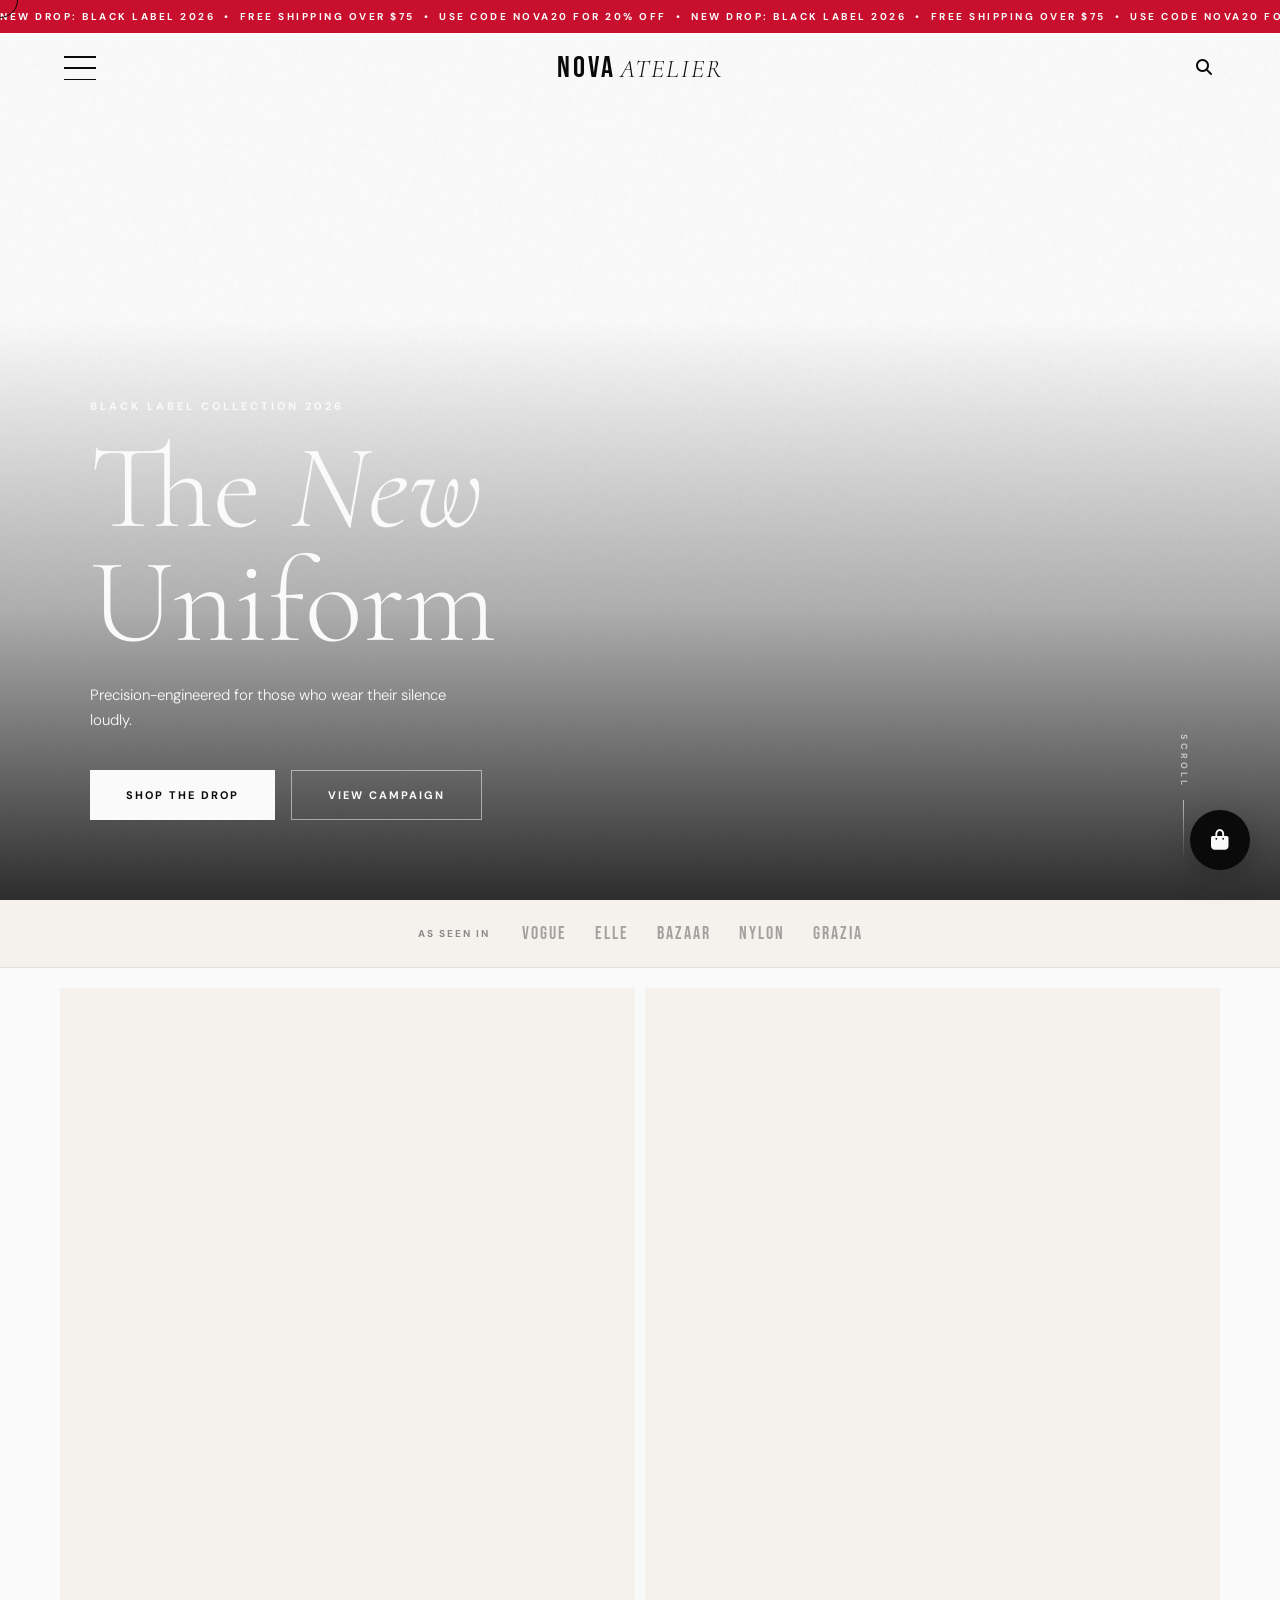
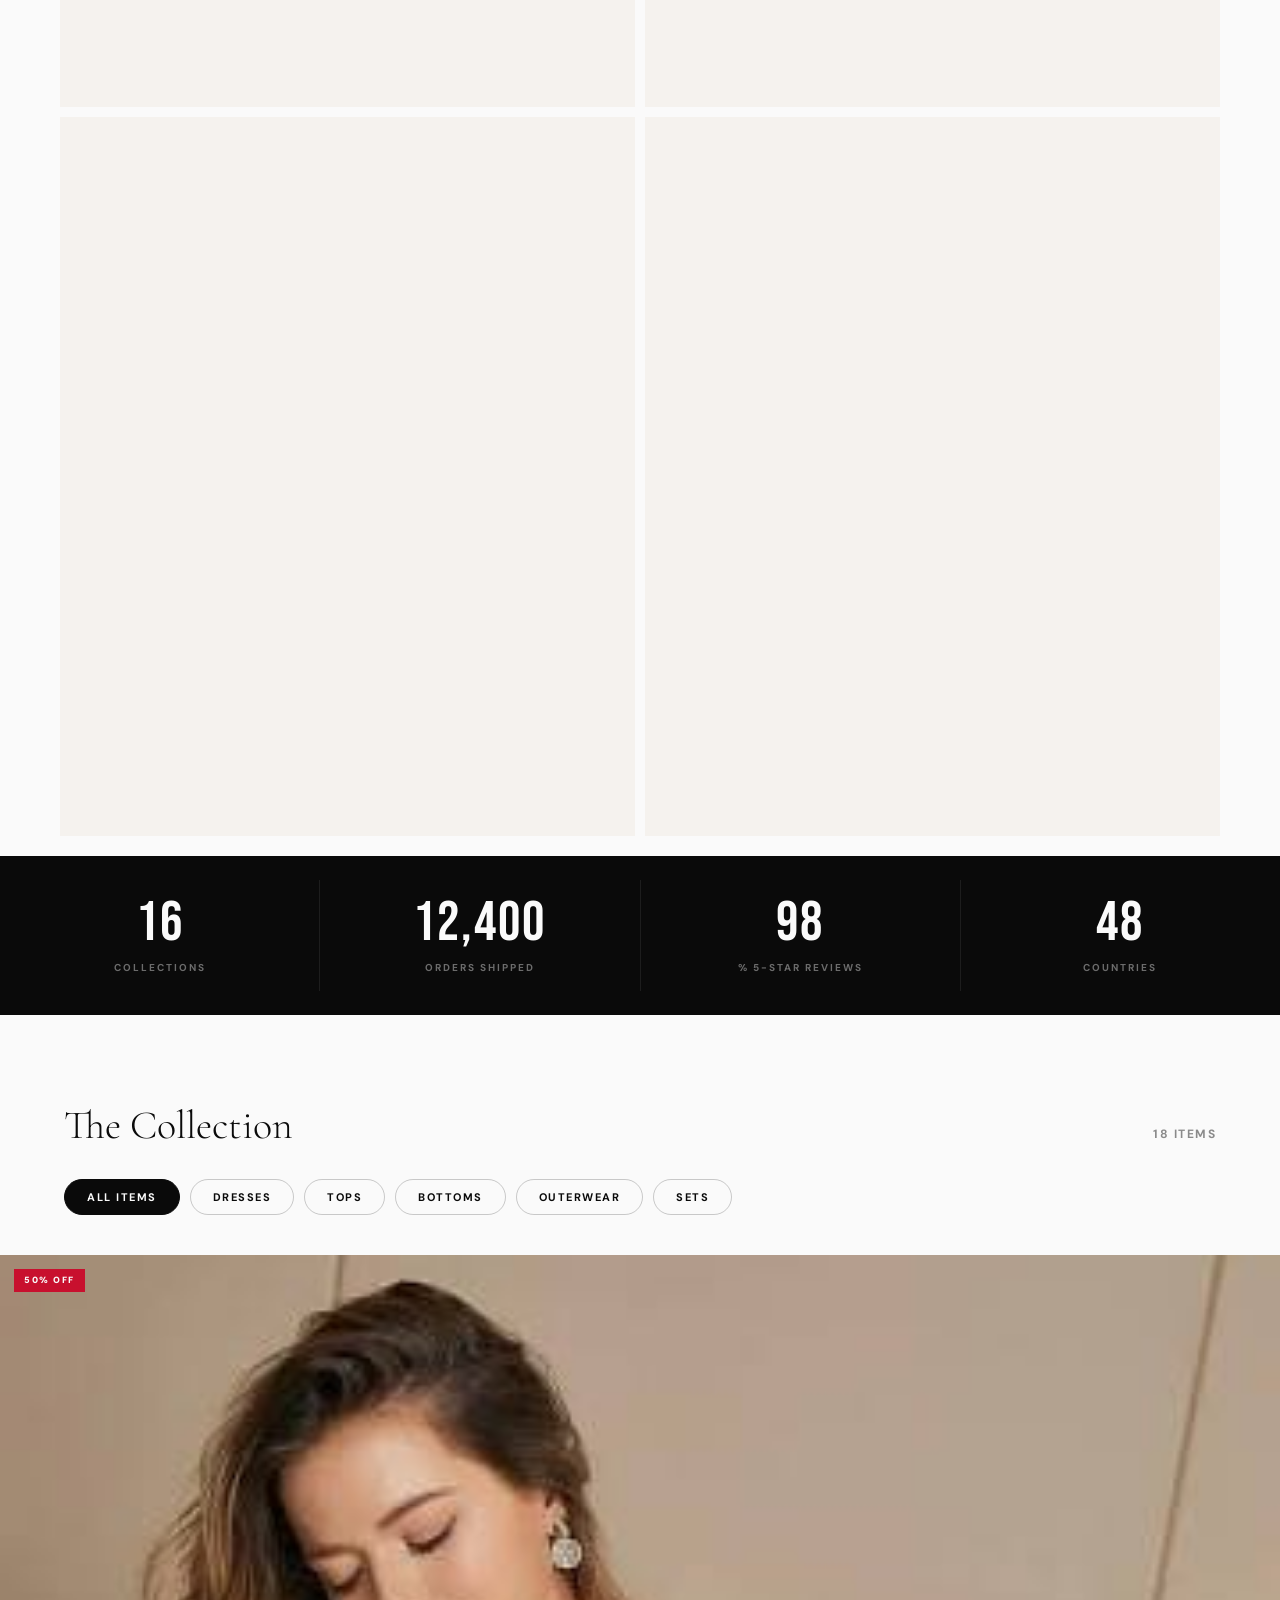
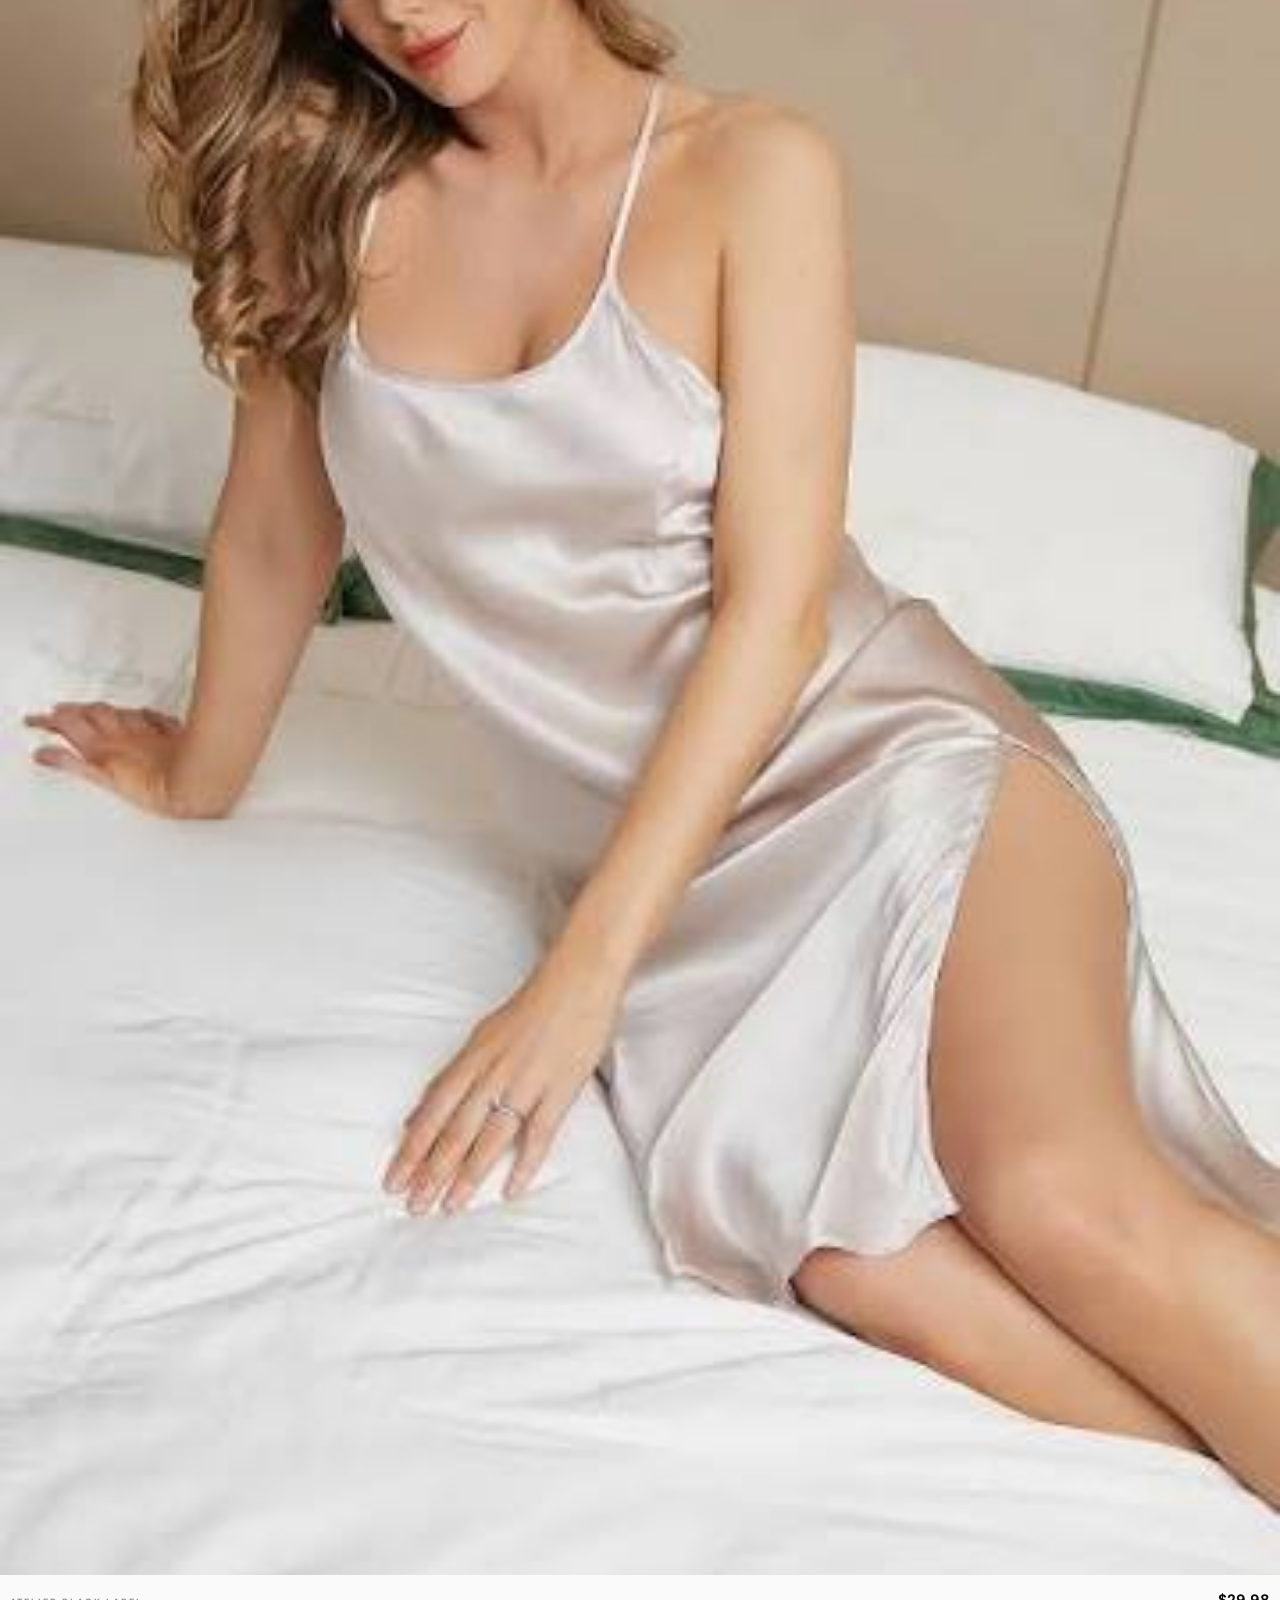
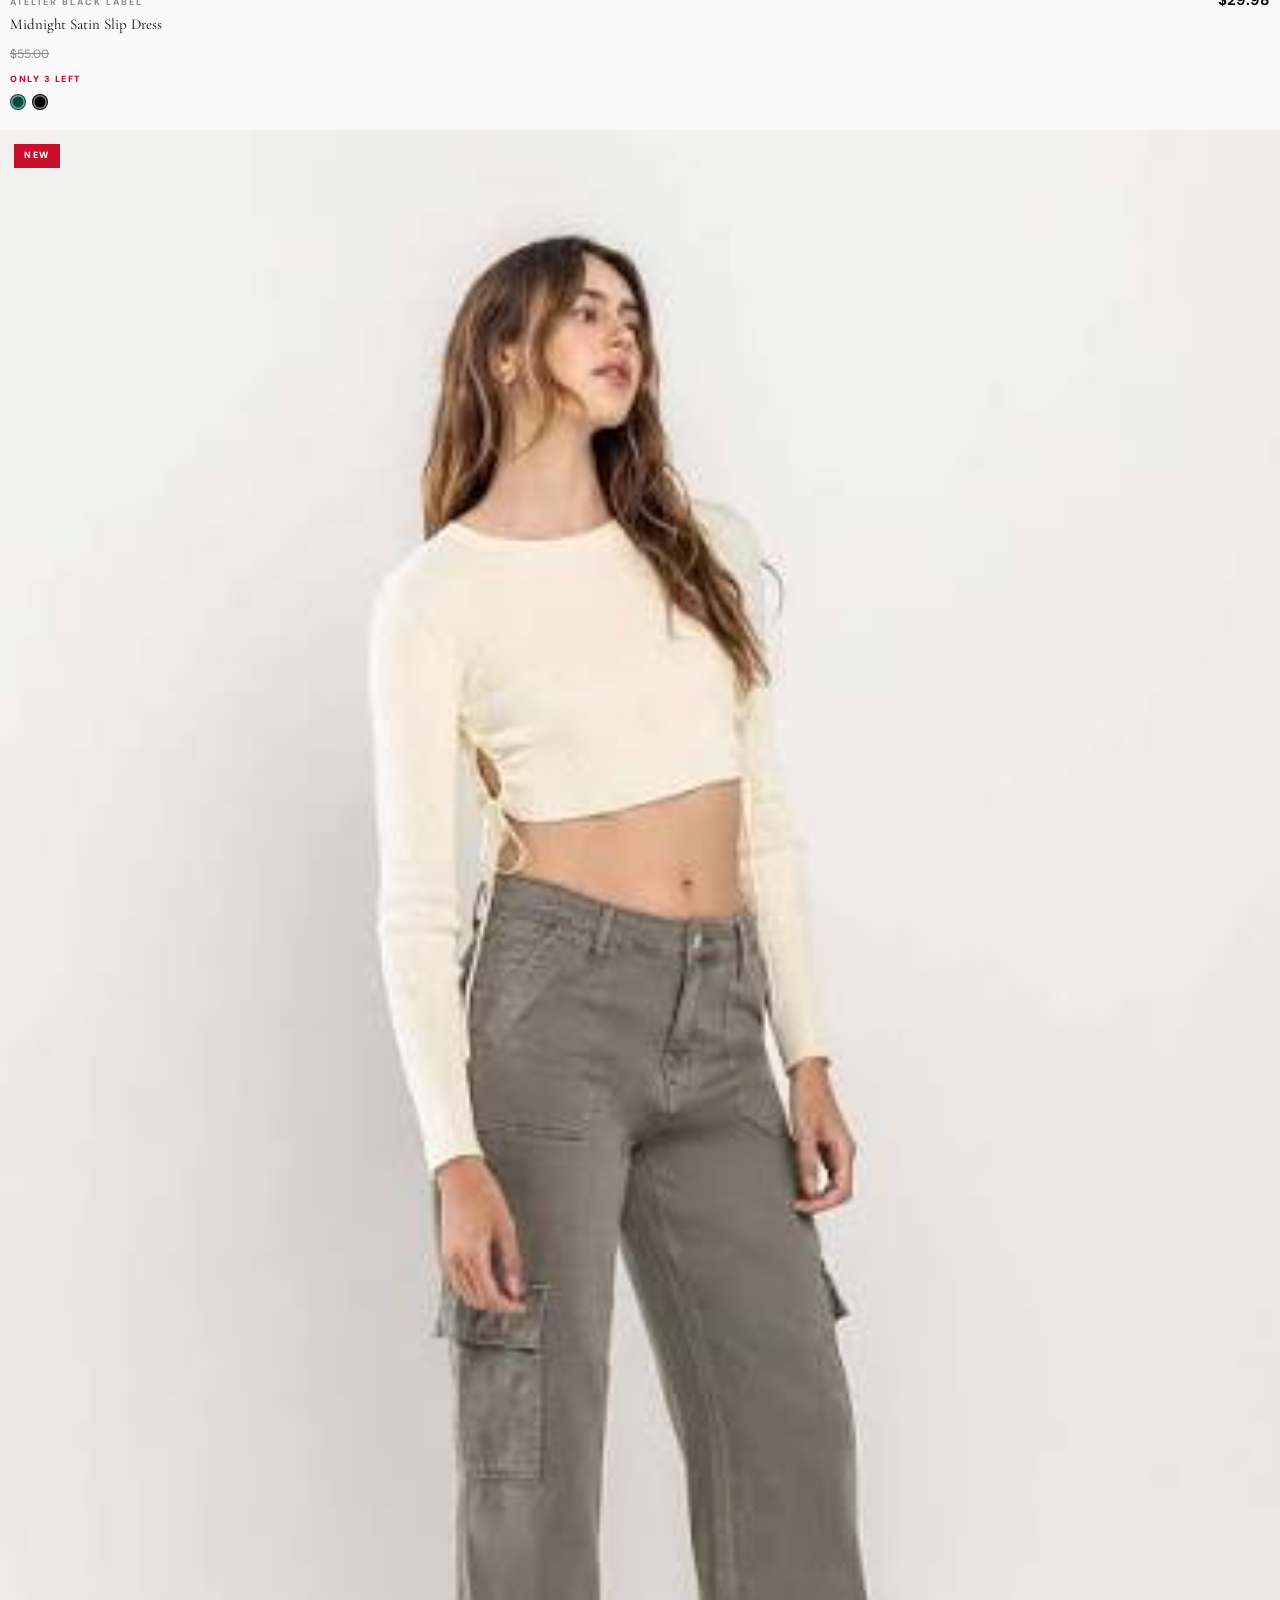
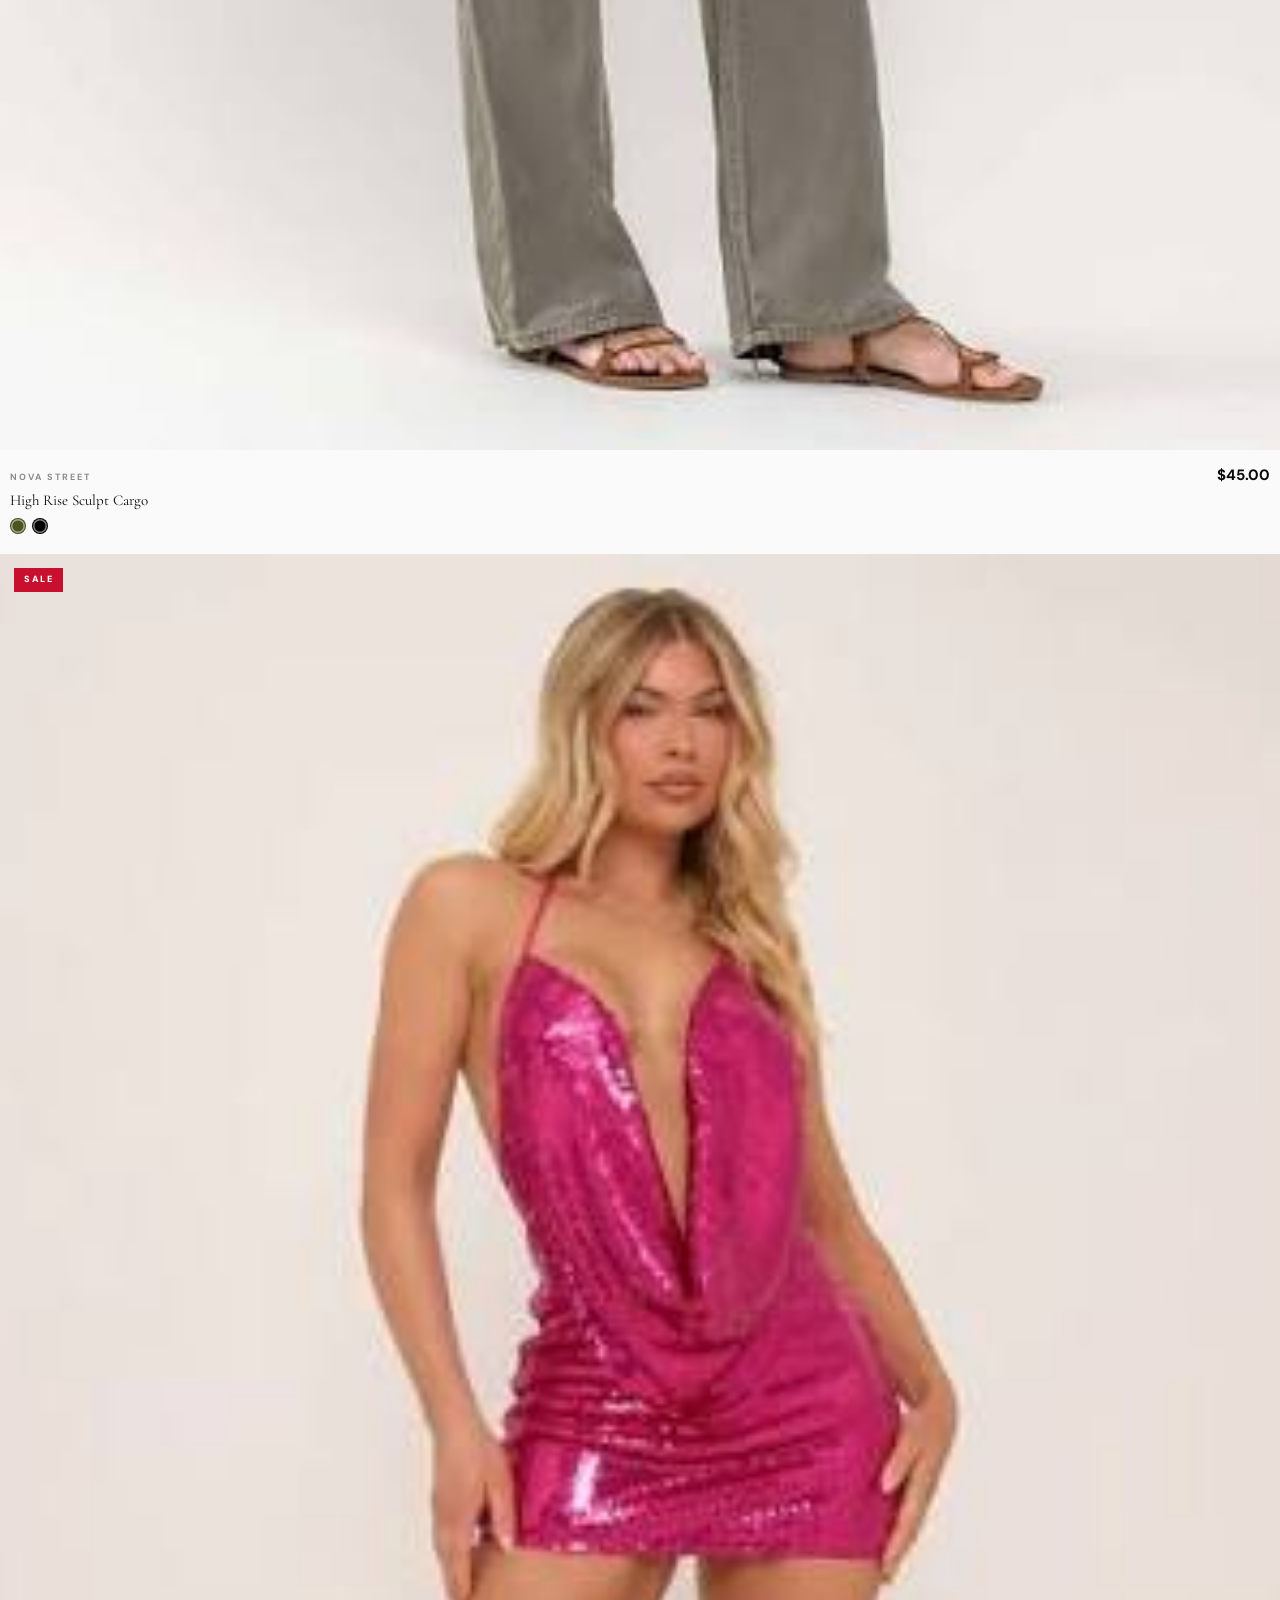
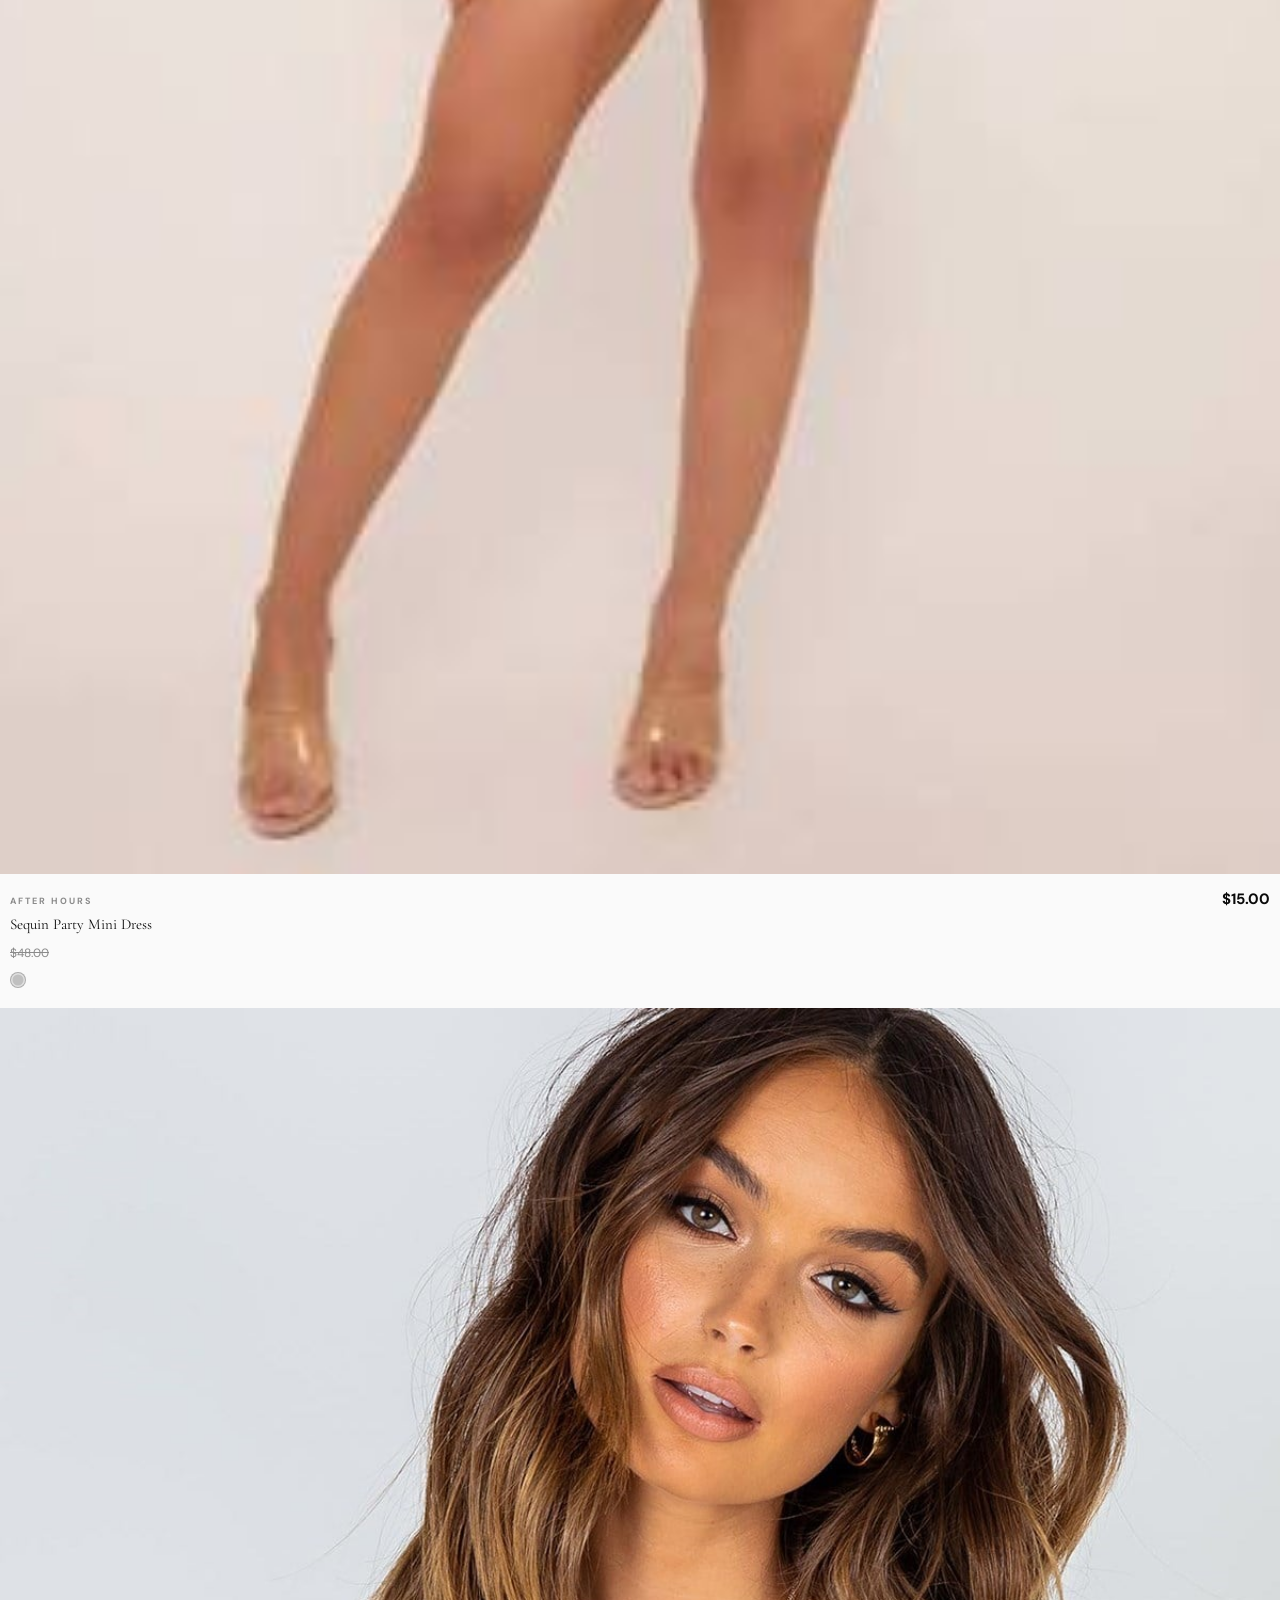
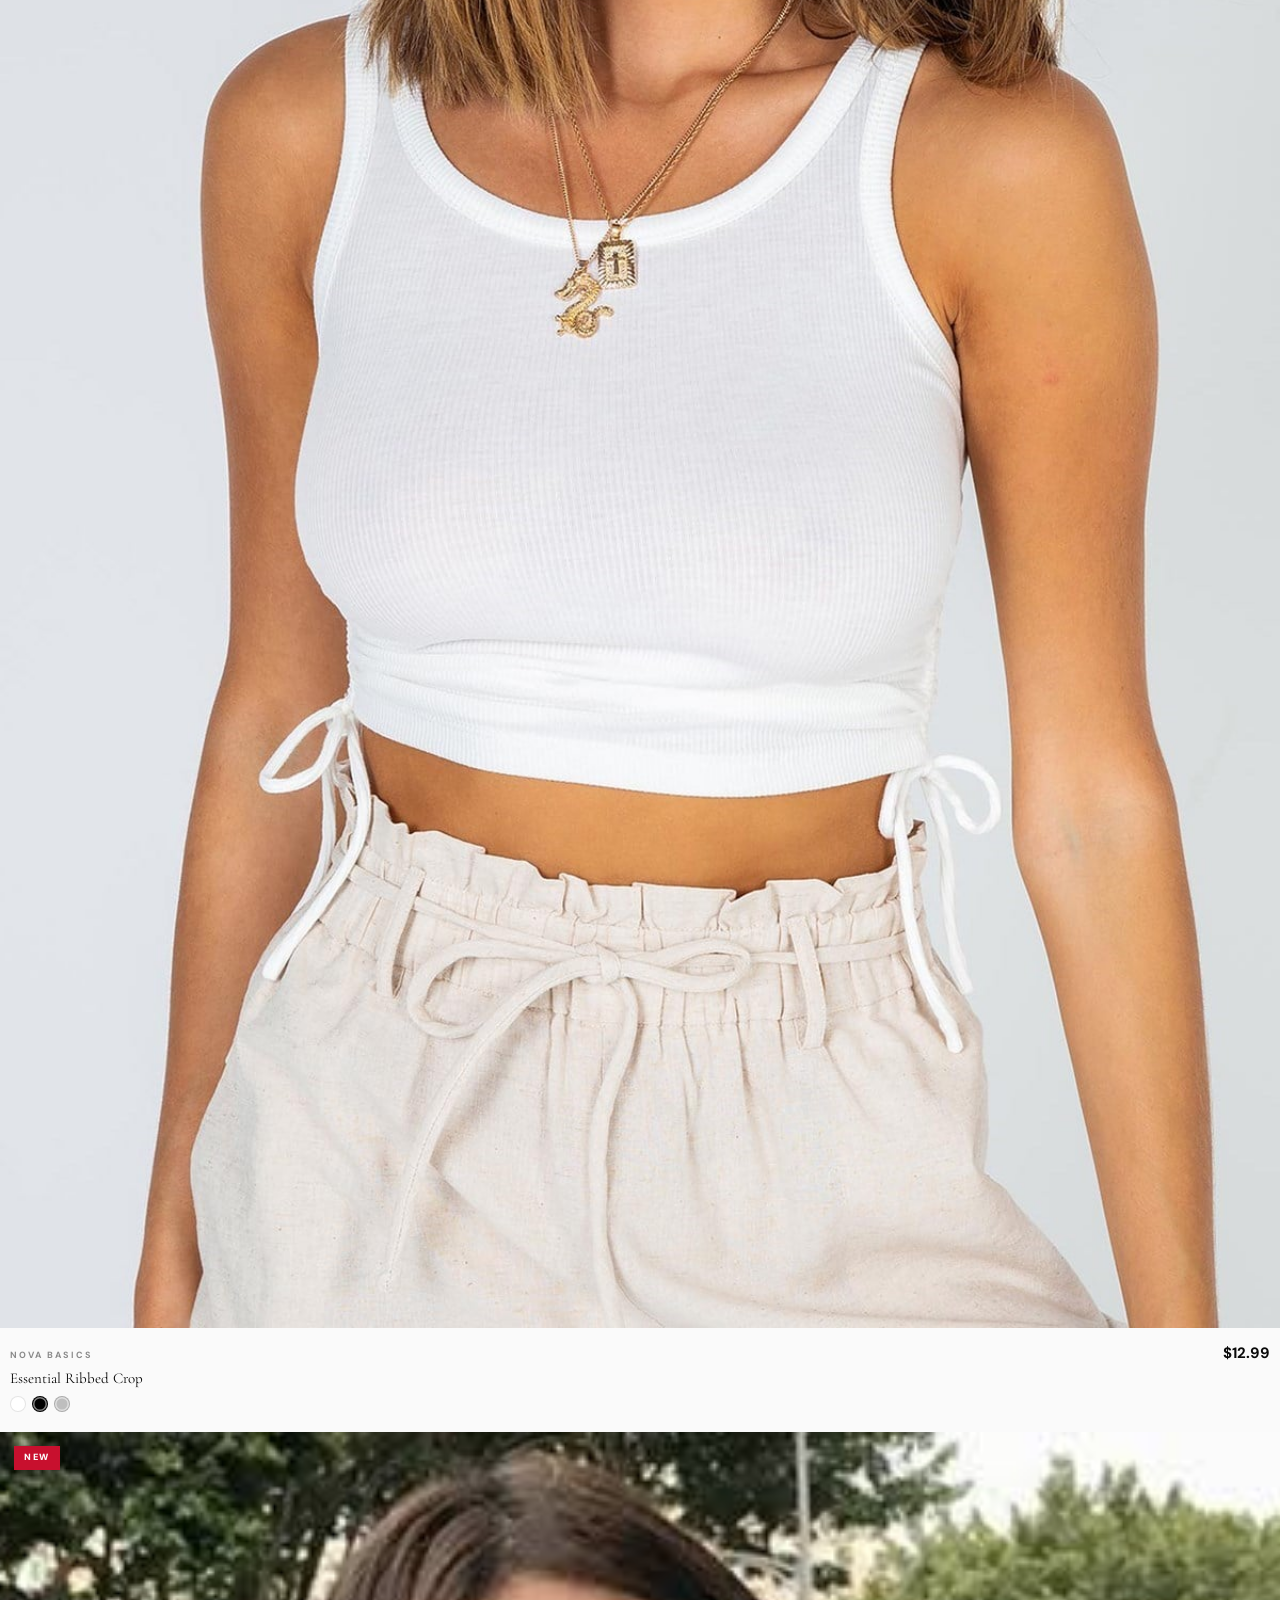
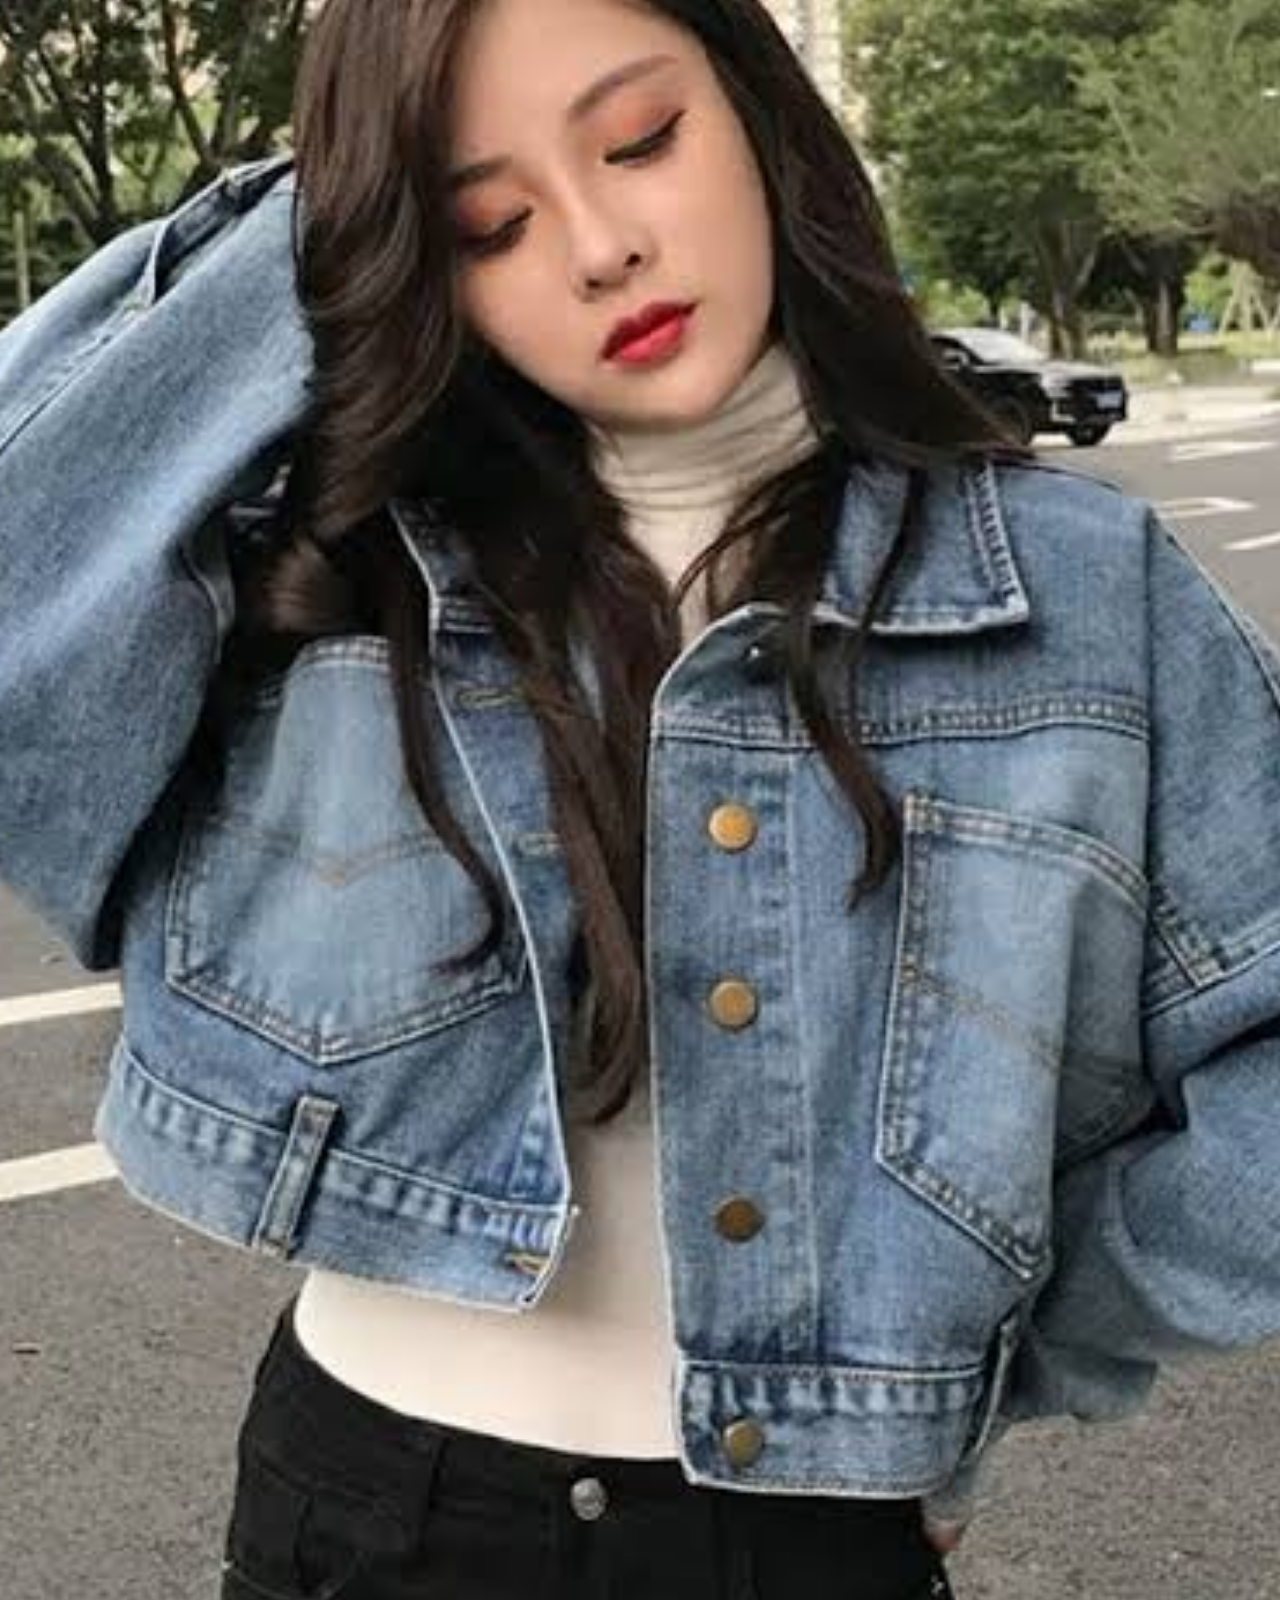
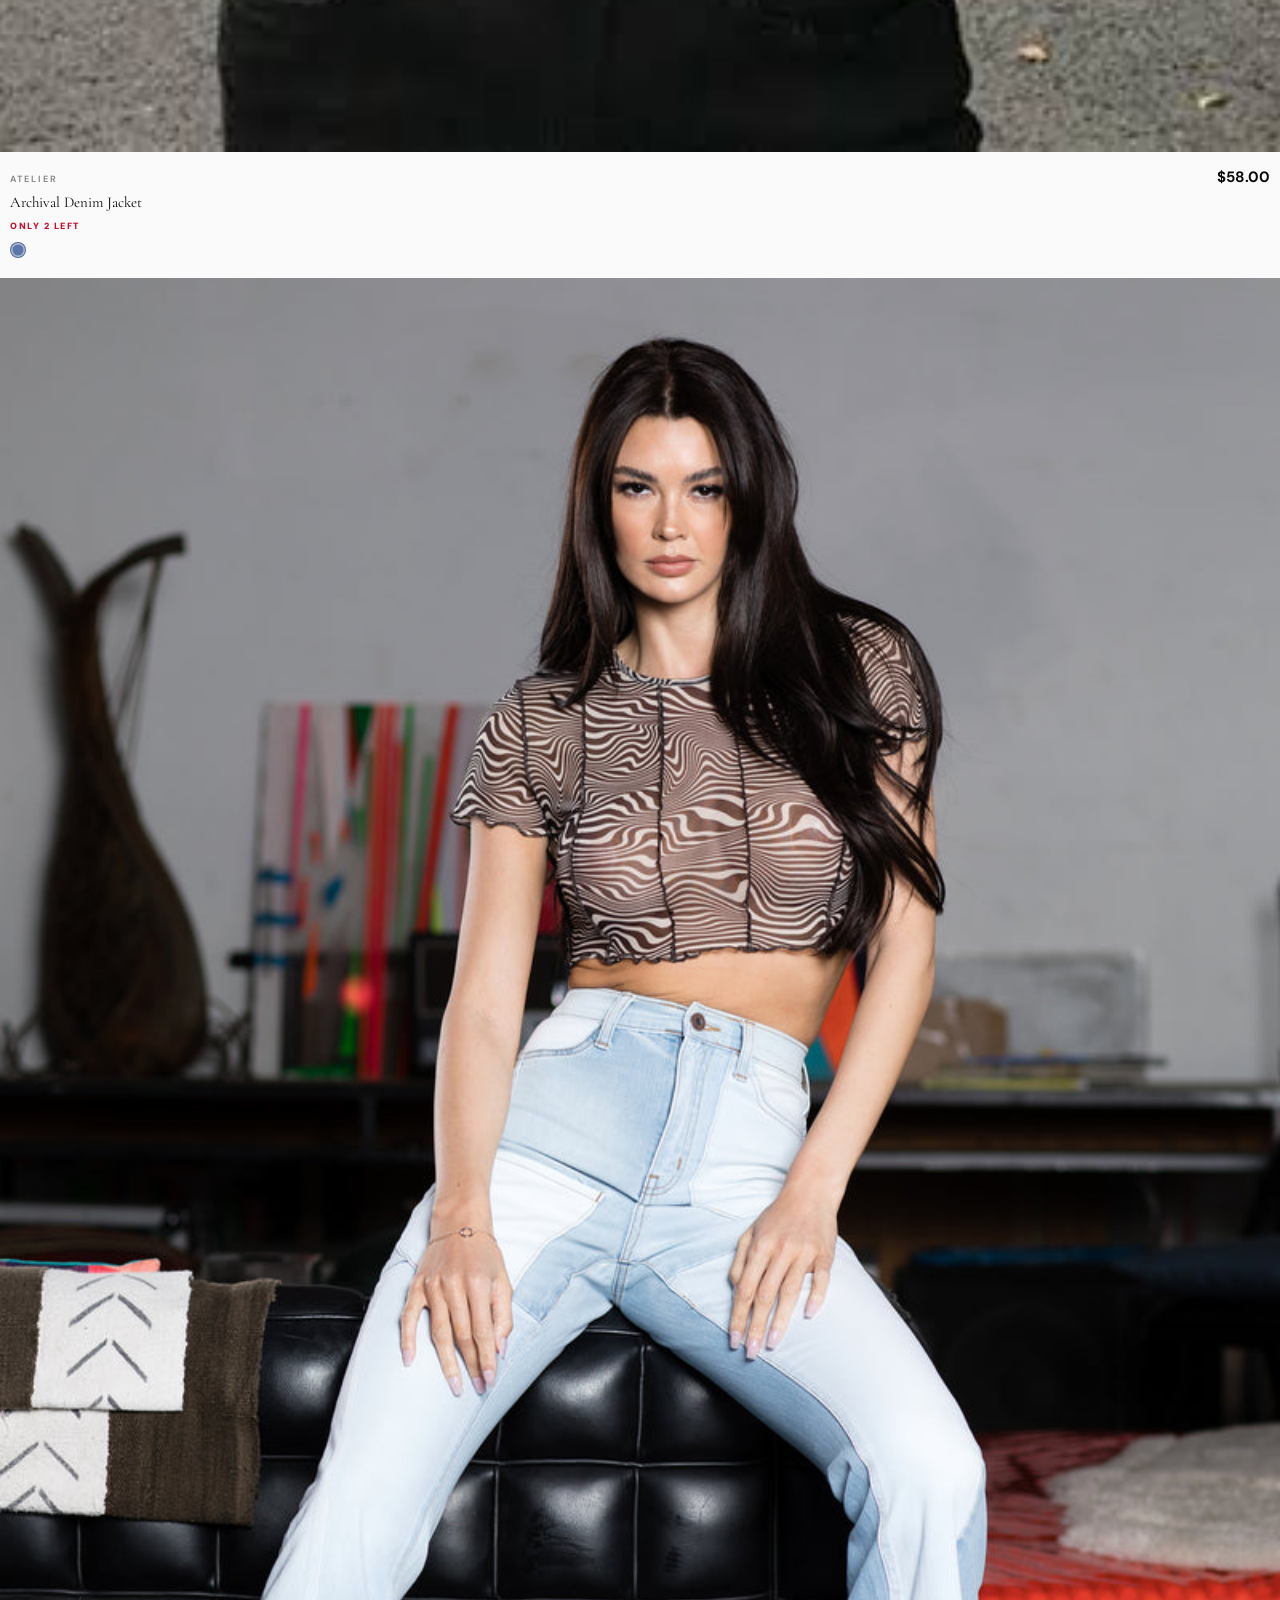
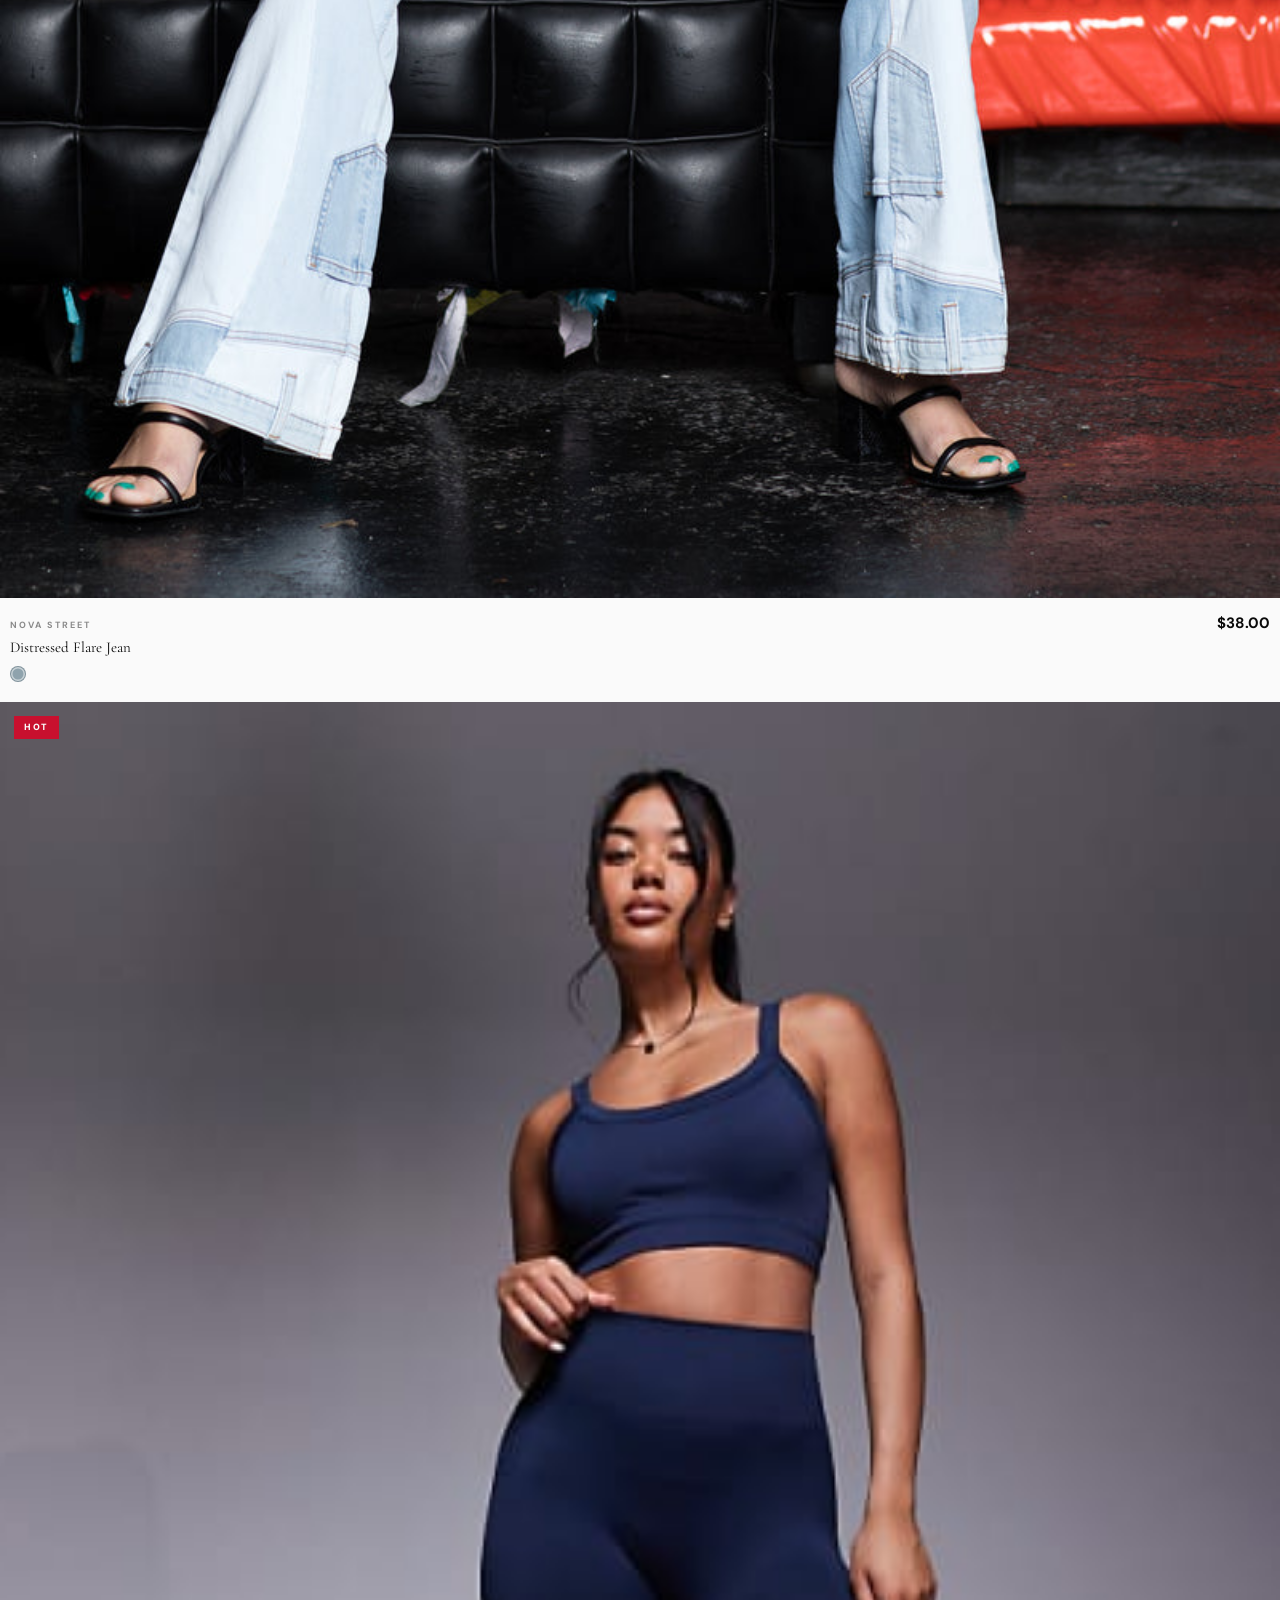
==== index.html @ 8ed60839 "Add files via upload" ====
<!DOCTYPE html>
<html lang="en">
<head>
    <meta charset="UTF-8">
    <meta name="viewport" content="width=device-width, initial-scale=1.0, maximum-scale=1.0, user-scalable=no, viewport-fit=cover">
    <title>NOVA ATELIER | 2026 Black Label Collection</title>
    <meta name="description" content="Explore the 2026 Black Label Collection at Nova Atelier. High-end fashion designed for the modern uniform.">
    <meta name="theme-color" content="#0a0a0a">

    <link rel="preconnect" href="https://fonts.googleapis.com">
    <link rel="preconnect" href="https://fonts.gstatic.com" crossorigin>
    <link href="https://fonts.googleapis.com/css2?family=Cormorant+Garamond:ital,wght@0,300;0,600;1,300&family=DM+Sans:wght@300;400;700&family=Bebas+Neue&display=swap" rel="stylesheet">
    <link rel="stylesheet" href="https://cdnjs.cloudflare.com/ajax/libs/font-awesome/6.5.1/css/all.min.css">
    <link rel="stylesheet" href="Nova.css">
<style>
  /* Desktop: 2x2 Grid */
.quad-matrix {
    display: grid;
    grid-template-columns: repeat(2, 1fr); 
    gap: 10px; /* Space between video boxes */
    padding: 20px;
    max-width: 1200px;
    margin: 0 auto;
}

.camp-box {
    width: 100%;
    aspect-ratio: 4/5; /* Maintains professional fashion-film dimensions */
    overflow: hidden;
}

.camp-box video {
    width: 100%;
    height: 100%;
    object-fit: cover; /* Ensures video fills the box without stretching */
}

/* Mobile: 1 Column Stack */
@media (max-width: 768px) {
    .quad-matrix {
        grid-template-columns: 1fr; /* Stacks videos vertically on mobile */
        padding: 10px;
    }
}
</style>
</head>
<body>

<!-- PAGE LOADER -->
<div id="page-loader">
    <div class="loader-logo">NOVA<span>ATELIER</span></div>
    <div class="loader-bar"><div class="loader-fill"></div></div>
</div>

<!-- TOAST CONTAINER -->
<div id="toast-container"></div>

<!-- CUSTOM CURSOR -->
<div id="cursor-ring"></div>
<div id="cursor-dot"></div>
<div id="scroll-bar"></div>

<!-- SEARCH OVERLAY -->
<div id="search-overlay" class="search-overlay">
    <button class="search-close" id="search-close"><i class="fa-solid fa-xmark"></i></button>
    <div class="search-inner">
        <div class="search-input-wrap">
            <i class="fa-solid fa-magnifying-glass"></i>
            <input type="text" id="search-input" placeholder="Search styles, brands..." autocomplete="off">
        </div>
        <div class="search-hint">Try: Dresses, Nova Street, Cargo, Silk</div>
        <div id="search-results" class="search-results"></div>
    </div>
</div>

<!-- SIZE SELECTOR MODAL -->
<div id="size-modal" class="size-modal">
    <div class="size-modal-inner">
        <div class="size-modal-head">
            <div>
                <p class="size-modal-brand" id="modal-brand"></p>
                <h3 class="size-modal-name" id="modal-name"></h3>
            </div>
            <button class="size-modal-close" id="size-modal-close"><i class="fa-solid fa-xmark"></i></button>
        </div>
        <p class="size-label-txt">SELECT SIZE</p>
        <div class="size-grid" id="size-grid"></div>
        <button class="size-confirm-btn" id="size-confirm">ADD TO BAG</button>
    </div>
</div>

<!-- CART DRAWER -->
<div class="cart-overlay" id="cart-overlay"></div>
<div id="cart-drawer" class="cart-drawer">
    <div class="cart-drawer-head">
        <h3>YOUR BAG (<span id="cart-count-drawer">0</span>)</h3>
        <button id="cart-close" class="cart-close"><i class="fa-solid fa-xmark"></i></button>
    </div>
    <div class="cart-body" id="cart-items-container"></div>
    <div class="cart-footer">
        <div class="shipping-note"><i class="fa-solid fa-truck"></i> Free shipping on orders over $75</div>
        <div class="total-row">
            <span>Subtotal</span>
            <span id="cart-total-val">$0.00</span>
        </div>
        <button class="checkout-btn">PROCEED TO CHECKOUT <i class="fa-solid fa-arrow-right"></i></button>
        <a href="#shop" class="continue-shopping" id="continue-shopping">Continue Shopping</a>
    </div>
</div>

<!-- FLOATING CART -->
<button id="cart-bag" class="floating-cart">
    <i class="fa-solid fa-bag-shopping"></i>
    <span class="cart-count">0</span>
</button>

<!-- MOBILE NAV DRAWER -->
<div class="mobile-nav-overlay" id="mobile-nav-overlay"></div>
<nav class="mobile-nav" id="mobile-nav">
    <div class="mobile-nav-head">
        <span class="logo">NOVA<span style="font-weight:300">ATELIER</span></span>
        <button class="mobile-nav-close" id="mobile-nav-close"><i class="fa-solid fa-xmark"></i></button>
    </div>
    <ul class="mobile-nav-links">
        <li><a href="#shop" data-cat="all">All Items</a></li>
        <li><a href="#shop" data-cat="Dresses">Dresses</a></li>
        <li><a href="#shop" data-cat="Tops">Tops</a></li>
        <li><a href="#shop" data-cat="Bottoms">Bottoms</a></li>
        <li><a href="#shop" data-cat="Outerwear">Outerwear</a></li>
        <li><a href="#shop" data-cat="Sets">Sets</a></li>
    </ul>
    <div class="mobile-nav-footer">
        <p>Free shipping on orders over $75</p>
    </div>
</nav>

<!-- HEADER -->
<header id="main-header">
    <div class="promo-tape">
        <div class="ticker">
            NEW DROP: BLACK LABEL 2026 &nbsp;&bull;&nbsp; FREE SHIPPING OVER $75 &nbsp;&bull;&nbsp; USE CODE NOVA20 FOR 20% OFF &nbsp;&bull;&nbsp; NEW DROP: BLACK LABEL 2026 &nbsp;&bull;&nbsp; FREE SHIPPING OVER $75 &nbsp;&bull;&nbsp; USE CODE NOVA20 FOR 20% OFF &nbsp;&bull;&nbsp;
        </div>
    </div>
    <div class="nav-main">
        <button class="menu-toggle" id="menu-toggle">
            <span></span><span></span><span></span>
        </button>
        <a href="#" class="logo">NOVA<span>ATELIER</span></a>
        <div class="nav-tools">
            <button class="search-trigger" id="search-trigger">
                <i class="fa-solid fa-magnifying-glass"></i>
            </button>
        </div>
    </div>
</header>

<main>
    <!-- HERO -->
    <section class="stage">
        <video autoplay muted loop playsinline><source src="Fashion.mp4" type="video/mp4"></video>
        <div class="stage-noise"></div>
        <div class="stage-overlay">
            <p class="hero-eyebrow">Black Label Collection 2026</p>
            <h1>The <em>New</em><br>Uniform</h1>
            <p class="hero-sub">Precision-engineered for those who wear their silence loudly.</p>
            <div class="hero-actions">
                <a href="#shop" class="btn-primary">Shop the Drop</a>
                <a href="#campaign" class="btn-ghost">View Campaign</a>
            </div>
        </div>
        <div class="hero-scroll-hint">
            <span>SCROLL</span>
            <div class="scroll-line"></div>
        </div>
    </section>

    <!-- TRUST BAR -->
    <div class="trust-bar">
        <div class="trust-container">
            <span class="trust-label">As Seen In</span>
            <div class="trust-logos">
                <span class="trust-logo">VOGUE</span>
                <span class="trust-logo">ELLE</span>
                <span class="trust-logo">BAZAAR</span>
                <span class="trust-logo">NYLON</span>
                <span class="trust-logo">GRAZIA</span>
            </div>
        </div>
    </div>

    <!-- CAMPAIGN GRID -->
    <section class="quad-matrix" id="campaign">
        <div class="camp-box camp-label" data-label="NEW COLLECTION">
            <video src="Fashion-1.mp4" autoplay muted loop playsinline></video>
        </div>
        <div class="camp-box" data-label="BLACK LABEL">
            <video src="Fashion-2.mp4" autoplay muted loop playsinline></video>
        </div>
        <div class="camp-box" data-label="SS 2026">
            <video src="Fashion-3.mp4" autoplay muted loop playsinline></video>
        </div>
        <div class="camp-box" data-label="ATELIER">
            <video src="Fashion-4.mp4" autoplay muted loop playsinline></video>
        </div>
    </section>

    <!-- STATS STRIP -->
    <div class="stats-strip">
        <div class="stat-item"><span class="stat-num" data-target="16">0</span><span class="stat-label">Collections</span></div>
        <div class="stat-divider"></div>
        <div class="stat-item"><span class="stat-num" data-target="12400">0</span><span class="stat-label">Orders Shipped</span></div>
        <div class="stat-divider"></div>
        <div class="stat-item"><span class="stat-num" data-target="98">0</span><span class="stat-label">% 5-Star Reviews</span></div>
        <div class="stat-divider"></div>
        <div class="stat-item"><span class="stat-num" data-target="48">0</span><span class="stat-label">Countries</span></div>
    </div>

    <!-- SHOP FILTERS -->
    <section id="shop">
        <div class="shop-header">
            <h2 class="shop-title">The Collection</h2>
            <span class="product-count" id="product-count">— items</span>
        </div>
        <div class="filter-bar" id="category-filters">
            <button class="pill active" data-category="all">All Items</button>
            <button class="pill" data-category="Dresses">Dresses</button>
            <button class="pill" data-category="Tops">Tops</button>
            <button class="pill" data-category="Bottoms">Bottoms</button>
            <button class="pill" data-category="Outerwear">Outerwear</button>
            <button class="pill" data-category="Sets">Sets</button>
        </div>
    </section>

    <!-- PRODUCT GRID -->
    <section class="product-matrix" id="product-grid"></section>

    <!-- EDITORIAL BREAK -->
    <div class="editorial-break">
        <div class="ed-media">
            <video autoplay muted loop playsinline><source src="Fashion-5.mp4" type="video/mp4"></video>
            <div class="ed-media-overlay"></div>
        </div>
        <div class="ed-copy">
            <p class="ed-eyebrow">Nova Manifesto</p>
            <h2>Dress Like You <em>Mean It</em></h2>
            <p>Every stitch designed to move with you. Every cut to outlast the season. This is fashion with a purpose.</p>
            <a href="#shop" class="btn-primary">Shop Now</a>
        </div>
    </div>

    <!-- FEATURES STRIP -->
    <div class="features-strip">
        <div class="feat"><i class="fa-solid fa-truck-fast"></i><div><strong>Fast Shipping</strong><span>Orders ship in 24h</span></div></div>
        <div class="feat"><i class="fa-solid fa-rotate-left"></i><div><strong>Free Returns</strong><span>30-day no-hassle policy</span></div></div>
        <div class="feat"><i class="fa-solid fa-shield-halved"></i><div><strong>Secure Checkout</strong><span>256-bit SSL encryption</span></div></div>
        <div class="feat"><i class="fa-solid fa-gem"></i><div><strong>Premium Quality</strong><span>Curated luxury fabrics</span></div></div>
    </div>

    <!-- NEWSLETTER -->
    <section class="newsletter-section">
        <div class="newsletter-bg"></div>
        <div class="newsletter-content">
            <p class="nl-eyebrow">Join the Atelier</p>
            <h2>First Access.<br>Always.</h2>
            <p class="nl-sub">Exclusive drops, early access and editorial content — delivered before anyone else sees it.</p>
            <form class="input-group" id="nl-form" onsubmit="novaApp.handleNewsletter(event)">
                <input type="email" placeholder="Your email address" required>
                <button type="submit" class="pill active">Subscribe</button>
            </form>
            <p class="nl-disclaimer">No spam. Unsubscribe anytime. We hate clutter too.</p>
        </div>
    </section>

    <!-- FOOTER -->
    <footer class="site-footer">
        <div class="footer-inner">
            <div class="footer-brand">
                <span class="logo">NOVA<span>ATELIER</span></span>
                <p>Crafted for those who move with intention.</p>
            </div>
            <div class="footer-links">
                <h4>Collection</h4>
                <ul>
                    <li><a href="#shop">New Arrivals</a></li>
                    <li><a href="#shop">Dresses</a></li>
                    <li><a href="#shop">Outerwear</a></li>
                    <li><a href="#shop">Sets</a></li>
                </ul>
            </div>
            <div class="footer-links">
                <h4>Support</h4>
                <ul>
                    <li><a href="#">Shipping Policy</a></li>
                    <li><a href="#">Returns</a></li>
                    <li><a href="#">Size Guide</a></li>
                    <li><a href="#">Contact Us</a></li>
                </ul>
            </div>
            <div class="footer-links">
                <h4>Follow Along</h4>
                <div class="social-links">
                    <a href="#"><i class="fa-brands fa-instagram"></i></a>
                    <a href="#"><i class="fa-brands fa-tiktok"></i></a>
                    <a href="#"><i class="fa-brands fa-pinterest"></i></a>
                    <a href="#"><i class="fa-brands fa-x-twitter"></i></a>
                </div>
            </div>
        </div>
        <div class="footer-bottom">
            <p>&copy; 2026 Nova Atelier. All rights reserved.</p>
        </div>
    </footer>
</main>

<script src="Nova.js"></script>
</body>
</html>
---- Nova.css ----
@import url('https://fonts.googleapis.com/css2?family=Cormorant+Garamond:ital,wght@0,300;0,400;0,600;1,300;1,400&family=DM+Sans:wght@300;400;500;600;700;900&family=Bebas+Neue&display=swap');


:root {
    --fn-red:    #c8102e;
    --fn-black:  #0a0a0a;
    --fn-white:  #fafafa;
    --fn-cream:  #f5f2ee;
    --fn-gray:   #8a8a8a;
    --fn-mid:    #2a2a2a;
    --fn-border: rgba(0,0,0,0.08);
    --safe-bottom: env(safe-area-inset-bottom);
    --ease-expo: cubic-bezier(0.16, 1, 0.3, 1);
    --ease-out:  cubic-bezier(0.25, 0.46, 0.45, 0.94);
    --transition: all 0.6s var(--ease-expo);
    --shadow-card: 0 2px 8px rgba(0,0,0,0.06), 0 12px 32px rgba(0,0,0,0.04);
    --shadow-hover: 0 12px 40px rgba(0,0,0,0.14);
}

section[id] {
    scroll-margin-top: 80px; /* Ensures fixed headers don't cover section titles */
}

*, *::before, *::after {
    margin: 0; padding: 0;
    box-sizing: border-box;
    -webkit-tap-highlight-color: transparent;
}

html { scroll-behavior: smooth; }

body {
    font-family: 'DM Sans', sans-serif;
    background: var(--fn-white);
    color: var(--fn-black);
    line-height: 1.5;
    overflow-x: hidden;
    -webkit-font-smoothing: antialiased;
    -moz-osx-font-smoothing: grayscale;
    cursor: none;
}

img, video { display: block; max-width: 100%; }

a { text-decoration: none; color: inherit; }


#page-loader {
    position: fixed;
    inset: 0;
    background: var(--fn-black);
    z-index: 999999;
    display: flex;
    flex-direction: column;
    align-items: center;
    justify-content: center;
    gap: 32px;
    transition: opacity 0.6s var(--ease-expo), visibility 0.6s;
}

#page-loader.hidden {
    opacity: 0;
    visibility: hidden;
    pointer-events: none;
}

.loader-logo {
    font-family: 'Bebas Neue', sans-serif;
    font-size: clamp(28px, 6vw, 48px);
    color: var(--fn-white);
    letter-spacing: 6px;
}

.loader-logo span {
    font-family: 'Cormorant Garamond', serif;
    font-weight: 300;
    font-style: italic;
    margin-left: 8px;
    opacity: 0.7;
}

.loader-bar {
    width: 160px;
    height: 1px;
    background: rgba(255,255,255,0.15);
    overflow: hidden;
}

.loader-fill {
    height: 100%;
    background: var(--fn-red);
    width: 0%;
    animation: loader-progress 1.8s var(--ease-expo) forwards;
}

@keyframes loader-progress {
    0%   { width: 0%; }
    60%  { width: 75%; }
    100% { width: 100%; }
}


#toast-container {
    position: fixed;
    top: 100px;
    right: 24px;
    z-index: 999998;
    display: flex;
    flex-direction: column;
    gap: 12px;
    pointer-events: none;
}

.toast {
    background: var(--fn-black);
    color: var(--fn-white);
    padding: 14px 20px;
    font-size: 13px;
    font-weight: 500;
    letter-spacing: 0.5px;
    display: flex;
    align-items: center;
    gap: 12px;
    min-width: 240px;
    max-width: 320px;
    pointer-events: all;
    transform: translateX(calc(100% + 30px));
    opacity: 0;
    transition: transform 0.5s var(--ease-expo), opacity 0.4s;
    border-left: 3px solid var(--fn-red);
}

.toast.show {
    transform: translateX(0);
    opacity: 1;
}

.toast.toast-success { border-left-color: #22c55e; }
.toast.toast-wish    { border-left-color: #ec4899; }

.toast i { font-size: 16px; flex-shrink: 0; }


#cursor-ring, #cursor-dot {
    position: fixed; top: 0; left: 0;
    pointer-events: none; z-index: 99999;
    transform: translate(-50%, -50%);
    will-change: transform;
}

#cursor-ring {
    width: 36px; height: 36px;
    border: 1.5px solid var(--fn-black);
    border-radius: 50%;
    transition: width 0.45s var(--ease-expo), height 0.45s var(--ease-expo),
                border-color 0.3s, background 0.3s, opacity 0.3s;
    mix-blend-mode: multiply;
}

#cursor-ring.on-dark {
    border-color: var(--fn-red); /* Change color to stand out on black */
    mix-blend-mode: normal; /* Multiply doesn't work on black */
}

#cursor-dot {
    width: 5px; height: 5px;
    background: var(--fn-red);
    border-radius: 50%;
    transition: transform 0.12s;
}

body.cursor-hover #cursor-ring {
    width: 64px; height: 64px;
    background: rgba(200,16,46,0.06);
    border-color: var(--fn-red);
}

body.cursor-hover #cursor-dot {
    transform: translate(-50%, -50%) scale(0);
}

#scroll-bar {
    position: fixed; top: 0; left: 0; height: 2px;
    background: var(--fn-red); z-index: 99998; width: 0%;
    transition: width 0.1s linear;
}

@media (max-width: 1023px) {
    body { cursor: auto; }
    #cursor-ring, #cursor-dot { display: none; }
}


.search-overlay {
    position: fixed;
    inset: 0;
    background: rgba(250,250,250,0.98);
    backdrop-filter: blur(20px);
    z-index: 8000;
    display: flex;
    align-items: flex-start;
    justify-content: center;
    padding: 120px 5% 60px;
    opacity: 0;
    visibility: hidden;
    transition: opacity 0.4s var(--ease-expo), visibility 0.4s;
}

.search-overlay.active {
    opacity: 1;
    visibility: visible;
}

.search-close {
    position: absolute;
    top: 30px; right: 30px;
    background: none; border: none;
    font-size: 22px; cursor: pointer;
    color: var(--fn-black);
    width: 44px; height: 44px;
    display: flex; align-items: center; justify-content: center;
    transition: transform 0.3s;
}

.search-close:hover { transform: rotate(90deg); }

.search-inner { width: 100%; max-width: 680px; }

.search-input-wrap {
    display: flex;
    align-items: center;
    gap: 16px;
    border-bottom: 2px solid var(--fn-black);
    padding-bottom: 16px;
    margin-bottom: 24px;
}

.search-input-wrap i { font-size: 20px; color: var(--fn-gray); }

.search-input-wrap input {
    flex: 1;
    background: none;
    border: none;
    font-family: 'Cormorant Garamond', serif;
    font-size: clamp(22px, 4vw, 36px);
    font-weight: 300;
    color: var(--fn-black);
    outline: none;
}

.search-input-wrap input::placeholder { color: var(--fn-gray); }

.search-hint {
    font-size: 11px;
    font-weight: 700;
    letter-spacing: 2px;
    text-transform: uppercase;
    color: var(--fn-gray);
    margin-bottom: 30px;
}

.search-results {
    display: grid;
    grid-template-columns: repeat(3, 1fr);
    gap: 16px;
}

.search-result-item {
    display: flex;
    gap: 12px;
    align-items: center;
    padding: 12px;
    border: 1px solid var(--fn-border);
    cursor: pointer;
    transition: var(--transition);
}

.search-result-item:hover { border-color: var(--fn-black); }

.search-result-item img {
    width: 56px;
    height: 70px;
    object-fit: cover;
    flex-shrink: 0;
}

.search-result-info p { font-size: 13px; font-weight: 700; line-height: 1.3; }
.search-result-info span { font-size: 12px; color: var(--fn-red); font-weight: 700; }

.search-no-results {
    grid-column: 1 / -1;
    text-align: center;
    padding: 40px 0;
    color: var(--fn-gray);
    font-size: 14px;
}

@media (max-width: 600px) {
    .search-results { grid-template-columns: 1fr 1fr; }
    .search-overlay { padding: 100px 5% 40px; }
}


.size-modal {
    position: fixed;
    inset: 0;
    background: rgba(0,0,0,0.5);
    backdrop-filter: blur(6px);
    z-index: 7000;
    display: flex;
    align-items: flex-end;
    justify-content: center;
    opacity: 0;
    visibility: hidden;
    transition: opacity 0.4s var(--ease-expo), visibility 0.4s;
}

.size-modal.active {
    opacity: 1;
    visibility: visible;
}

.size-modal-inner {
    background: var(--fn-white);
    width: 100%;
    max-width: 520px;
    padding: 32px;
    transform: translateY(60px);
    transition: transform 0.5s var(--ease-expo);
}

.size-modal.active .size-modal-inner {
    transform: translateY(0);
}

.size-modal-head {
    display: flex;
    justify-content: space-between;
    align-items: flex-start;
    margin-bottom: 24px;
}

.size-modal-brand {
    font-size: 10px;
    font-weight: 700;
    letter-spacing: 2px;
    text-transform: uppercase;
    color: var(--fn-gray);
    margin-bottom: 4px;
}

.size-modal-name {
    font-family: 'Cormorant Garamond', serif;
    font-size: 20px;
    font-weight: 300;
}

.size-modal-close {
    background: none; border: none;
    font-size: 20px; cursor: pointer;
    color: var(--fn-black);
    padding: 4px;
}

.size-label-txt {
    font-size: 10px;
    font-weight: 700;
    letter-spacing: 2px;
    text-transform: uppercase;
    color: var(--fn-gray);
    margin-bottom: 16px;
}

.size-grid {
    display: flex;
    flex-wrap: wrap;
    gap: 10px;
    margin-bottom: 28px;
}

.size-option {
    width: 52px;
    height: 52px;
    display: flex;
    align-items: center;
    justify-content: center;
    border: 1.5px solid var(--fn-border);
    font-size: 12px;
    font-weight: 700;
    letter-spacing: 1px;
    cursor: pointer;
    transition: var(--transition);
    background: none;
    font-family: 'DM Sans', sans-serif;
}

.size-option:hover {
    border-color: var(--fn-black);
}

.size-option.selected {
    background: var(--fn-black);
    color: var(--fn-white);
    border-color: var(--fn-black);
}

.size-option.sold-out {
    color: #ccc;
    border-color: #eee;
    text-decoration: line-through;
    cursor: not-allowed;
}

.size-confirm-btn {
    width: 100%;
    padding: 18px;
    background: var(--fn-black);
    color: var(--fn-white);
    border: none;
    font-family: 'DM Sans', sans-serif;
    font-size: 12px;
    font-weight: 700;
    letter-spacing: 2px;
    cursor: pointer;
    transition: var(--transition);
}

.size-confirm-btn:hover { background: var(--fn-red); }


.cart-overlay {
    position: fixed;
    inset: 0;
    background: rgba(0,0,0,0.45);
    backdrop-filter: blur(6px);
    z-index: 5500;
    opacity: 0;
    visibility: hidden;
    transition: var(--transition);
}

.cart-overlay.open { opacity: 1; visibility: visible; }

.cart-drawer {
    position: fixed;
    top: 0; right: -100%;
    width: 420px;
    height: 100dvh;
    background: var(--fn-white);
    z-index: 6000;
    transition: right 0.65s var(--ease-expo);
    display: flex;
    flex-direction: column;
    box-shadow: -20px 0 60px rgba(0,0,0,0.12);
}

.cart-drawer.open { right: 0; }

.cart-drawer-head {
    padding: 28px 30px;
    display: flex;
    justify-content: space-between;
    align-items: center;
    border-bottom: 1px solid var(--fn-border);
    flex-shrink: 0;
}

.cart-drawer-head h3 {
    font-size: 12px;
    letter-spacing: 2.5px;
    text-transform: uppercase;
    font-weight: 700;
}

.cart-close {
    background: none; border: none;
    font-size: 20px; cursor: pointer;
    color: var(--fn-black);
    width: 36px; height: 36px;
    display: flex; align-items: center; justify-content: center;
    transition: transform 0.3s;
}

.cart-close:hover { transform: rotate(90deg); }

.cart-body {
    flex-grow: 1;
    overflow-y: auto;
    padding: 24px 30px;
    scrollbar-width: thin;
    scrollbar-color: var(--fn-border) transparent;
}

.cart-empty {
    display: flex;
    flex-direction: column;
    align-items: center;
    justify-content: center;
    height: 60%;
    gap: 20px;
    color: var(--fn-gray);
    text-align: center;
}

.cart-empty i {
    font-size: 48px;
    opacity: 0.3;
}

.cart-empty p { font-size: 14px; line-height: 1.7; }

.cart-item-row {
    display: flex;
    gap: 16px;
    align-items: flex-start;
    padding: 20px 0;
    border-bottom: 1px solid var(--fn-border);
    animation: fadeSlideIn 0.4s var(--ease-expo);
}

@keyframes fadeSlideIn {
    from { opacity: 0; transform: translateX(20px); }
    to   { opacity: 1; transform: translateX(0); }
}

.cart-item-img {
    width: 80px;
    height: 100px;
    object-fit: cover;
    flex-shrink: 0;
    background: var(--fn-cream);
}

.cart-item-info { flex: 1; min-width: 0; }

.cart-item-name {
    font-size: 13px;
    font-weight: 700;
    line-height: 1.4;
    margin-bottom: 4px;
    white-space: nowrap;
    overflow: hidden;
    text-overflow: ellipsis;
}

.cart-item-size {
    font-size: 11px;
    color: var(--fn-gray);
    text-transform: uppercase;
    letter-spacing: 1px;
    margin-bottom: 8px;
}

.cart-item-price {
    font-size: 14px;
    font-weight: 700;
    color: var(--fn-red);
    margin-bottom: 10px;
}

.qty-controls {
    display: flex;
    align-items: center;
    gap: 0;
    border: 1px solid var(--fn-border);
    width: fit-content;
}

.qty-btn {
    width: 30px; height: 30px;
    background: none; border: none;
    font-size: 16px; font-weight: 300;
    cursor: pointer;
    display: flex; align-items: center; justify-content: center;
    transition: background 0.2s;
}

.qty-btn:hover { background: var(--fn-cream); }

.qty-number {
    width: 34px;
    text-align: center;
    font-size: 13px;
    font-weight: 700;
    border-left: 1px solid var(--fn-border);
    border-right: 1px solid var(--fn-border);
    height: 30px;
    display: flex;
    align-items: center;
    justify-content: center;
}

.remove-item-btn {
    background: none; border: none;
    color: var(--fn-gray); cursor: pointer;
    font-size: 14px;
    padding: 4px;
    transition: color 0.2s;
    flex-shrink: 0;
}

.remove-item-btn:hover { color: var(--fn-red); }

.cart-footer {
    padding: 24px 30px calc(24px + var(--safe-bottom));
    border-top: 1px solid var(--fn-border);
    flex-shrink: 0;
}

.shipping-note {
    display: flex;
    align-items: center;
    gap: 8px;
    font-size: 12px;
    color: #22c55e;
    font-weight: 700;
    letter-spacing: 0.5px;
    margin-bottom: 16px;
}

.total-row {
    display: flex;
    justify-content: space-between;
    margin-bottom: 20px;
    font-weight: 700;
    text-transform: uppercase;
    font-size: 12px;
    letter-spacing: 1px;
}

.checkout-btn {
    width: 100%;
    padding: 18px 24px;
    background: var(--fn-black);
    color: var(--fn-white);
    border: none;
    font-family: 'DM Sans', sans-serif;
    font-size: 11px;
    font-weight: 700;
    letter-spacing: 2px;
    cursor: pointer;
    transition: var(--transition);
    display: flex;
    align-items: center;
    justify-content: center;
    gap: 10px;
    margin-bottom: 14px;
}

.checkout-btn:hover { background: var(--fn-red); }

.continue-shopping {
    display: block;
    text-align: center;
    font-size: 12px;
    font-weight: 700;
    letter-spacing: 1.5px;
    text-transform: uppercase;
    color: var(--fn-gray);
    cursor: pointer;
    text-decoration: underline;
    text-underline-offset: 4px;
}


.floating-cart {
    position: fixed;
    bottom: calc(30px + var(--safe-bottom));
    right: 30px;
    width: 60px; height: 60px;
    background: var(--fn-black);
    color: var(--fn-white);
    border: none; border-radius: 50%;
    display: flex; align-items: center; justify-content: center;
    font-size: 20px; cursor: pointer;
    z-index: 4000;
    box-shadow: 0 8px 32px rgba(0,0,0,0.25);
    transition: var(--transition);
}

.floating-cart:hover { transform: scale(1.1); background: var(--fn-red); }

.cart-count {
    position: absolute;
    top: 6px; right: 6px;
    background: var(--fn-red);
    color: var(--fn-white);
    font-size: 9px; font-weight: 900;
    min-width: 18px; height: 18px;
    border-radius: 50%;
    display: flex; align-items: center; justify-content: center;
    border: 2px solid var(--fn-black);
    line-height: 1;
    opacity: 0;
    transform: scale(0);
    transition: transform 0.35s var(--ease-expo), opacity 0.35s;
}

.cart-count.visible { opacity: 1; transform: scale(1); }

header {
    position: fixed; top: 0; left: 0;
    width: 100%; z-index: 5000;
    background: transparent;
    transition: var(--transition);
}

header.scrolled {
    background: rgba(250,250,250,0.92);
    backdrop-filter: blur(20px);
    border-bottom: 1px solid var(--fn-border);
}

.promo-tape {
    background: var(--fn-red); color: var(--fn-white);
    padding: 9px 0; font-size: 10px; font-weight: 700;
    text-transform: uppercase; letter-spacing: 2.5px;
    overflow: hidden; white-space: nowrap;
    user-select: none;
}

.ticker {
    display: inline-block;
    animation: ticker-move 40s linear infinite;
}

@keyframes ticker-move {
    0%   { transform: translateX(0); }
    100% { transform: translateX(-50%); }
}

.nav-main {
    display: flex; justify-content: space-between; align-items: center;
    padding: 22px 5%;
    transition: padding 0.4s var(--ease-expo);
}

header.scrolled .nav-main { padding: 14px 5%; }

.logo {
    font-family: 'Bebas Neue', sans-serif;
    font-size: clamp(22px, 3.5vw, 30px);
    letter-spacing: 3px;
    color: var(--fn-black);
    position: absolute;
    left: 50%; transform: translateX(-50%);
}

.logo span {
    font-family: 'Cormorant Garamond', serif;
    font-weight: 300;
    font-style: italic;
    font-size: 0.85em;
    margin-left: 4px;
    letter-spacing: 2px;
}

.menu-toggle {
    background: none; border: none; cursor: pointer;
    width: 32px; height: 24px;
    display: flex; flex-direction: column;
    justify-content: space-between;
    padding: 0;
}

.menu-toggle span {
    display: block;
    width: 100%; height: 1.5px;
    background: var(--fn-black);
    transition: var(--transition);
    transform-origin: left;
}

.menu-toggle:hover span:nth-child(2) {
    width: 70%;
}

.nav-tools {
    display: flex;
    align-items: center;
    gap: 20px;
}

.search-trigger {
    background: none; border: none;
    font-size: 16px; cursor: pointer;
    color: var(--fn-black);
    padding: 4px;
    transition: color 0.3s;
}

.search-trigger:hover { color: var(--fn-red); }


.mobile-nav-overlay {
    position: fixed; inset: 0;
    background: rgba(0,0,0,0.4);
    backdrop-filter: blur(4px);
    z-index: 7500;
    opacity: 0; visibility: hidden;
    transition: var(--transition);
}

.mobile-nav-overlay.active { opacity: 1; visibility: visible; }

.mobile-nav {
    position: fixed;
    top: 0; left: -100%;
    width: min(340px, 85vw);
    height: 100dvh;
    background: var(--fn-black);
    z-index: 8000;
    display: flex;
    flex-direction: column;
    padding: 0;
    transition: left 0.6s var(--ease-expo);
}

.mobile-nav.open { left: 0; }

.mobile-nav-head {
    display: flex;
    justify-content: space-between;
    align-items: center;
    padding: 30px 28px;
    border-bottom: 1px solid rgba(255,255,255,0.08);
}

.mobile-nav-head .logo { color: var(--fn-white); position: static; transform: none; }

.mobile-nav-close {
    background: none; border: none;
    color: var(--fn-white); font-size: 20px;
    cursor: pointer;
}

.mobile-nav-links {
    list-style: none;
    padding: 20px 0;
    flex: 1;
    overflow-y: auto;
}

.mobile-nav-links li { border-bottom: 1px solid rgba(255,255,255,0.06); }

.mobile-nav-links a {
    display: block;
    padding: 18px 28px;
    font-size: 13px;
    font-weight: 700;
    letter-spacing: 2px;
    text-transform: uppercase;
    color: var(--fn-white);
    transition: color 0.3s, padding-left 0.3s;
}

.mobile-nav-links a:hover {
    color: var(--fn-red);
    padding-left: 36px;
}

.mobile-nav-footer {
    padding: 24px 28px;
    border-top: 1px solid rgba(255,255,255,0.08);
    font-size: 12px;
    color: rgba(255,255,255,0.4);
}


.stage {
    position: relative;
    width: 100%;
    height: 100svh;
    min-height: 600px;
    overflow: hidden;
    display: flex;
    align-items: flex-end;
}

.stage video {
    position: absolute;
    inset: 0;
    width: 100%;
    height: 100%;
    object-fit: cover;
    z-index: 0;
}

.stage-noise {
    position: absolute;
    inset: 0;
    background: url("data:image/svg+xml,%3Csvg viewBox='0 0 200 200' xmlns='http://www.w3.org/2000/svg'%3E%3Cfilter id='n'%3E%3CfeTurbulence type='fractalNoise' baseFrequency='0.9' numOctaves='4' stitchTiles='stitch'/%3E%3C/filter%3E%3Crect width='100%25' height='100%25' filter='url(%23n)' opacity='0.04'/%3E%3C/svg%3E");
    z-index: 1;
    pointer-events: none;
}

.stage-overlay {
    position: relative;
    z-index: 2;
    width: 100%;
    padding: 80px 7%;
    background: linear-gradient(to top, rgba(0,0,0,0.82) 0%, rgba(0,0,0,0.3) 50%, transparent 100%);
    color: var(--fn-white);
}

.hero-eyebrow {
    font-size: 11px;
    font-weight: 700;
    letter-spacing: 3px;
    text-transform: uppercase;
    opacity: 0.7;
    margin-bottom: 16px;
    animation: fadeUp 1s 0.3s var(--ease-expo) both;
}

.stage-overlay h1 {
    font-family: 'Cormorant Garamond', serif;
    font-size: clamp(56px, 10vw, 120px);
    font-weight: 300;
    line-height: 0.95;
    margin-bottom: 24px;
    animation: fadeUp 1s 0.5s var(--ease-expo) both;
}

.stage-overlay h1 em {
    font-style: italic;
    color: var(--fn-white);
}

.hero-sub {
    font-size: clamp(13px, 1.5vw, 15px);
    font-weight: 300;
    opacity: 0.75;
    max-width: 380px;
    margin-bottom: 36px;
    line-height: 1.7;
    animation: fadeUp 1s 0.7s var(--ease-expo) both;
}

.hero-actions {
    display: flex;
    gap: 16px;
    flex-wrap: wrap;
    animation: fadeUp 1s 0.9s var(--ease-expo) both;
}

@keyframes fadeUp {
    from { opacity: 0; transform: translateY(30px); }
    to   { opacity: 1; transform: translateY(0); }
}

.btn-primary {
    display: inline-flex;
    align-items: center;
    gap: 10px;
    padding: 16px 36px;
    background: var(--fn-white);
    color: var(--fn-black);
    font-size: 11px;
    font-weight: 700;
    letter-spacing: 2px;
    text-transform: uppercase;
    text-decoration: none;
    transition: var(--transition);
    position: relative;
    overflow: hidden;
}

.btn-primary::before {
    content: '';
    position: absolute;
    inset: 0;
    background: var(--fn-red);
    transform: translateX(-101%);
    transition: transform 0.45s var(--ease-expo);
}

.btn-primary:hover::before { transform: translateX(0); }
.btn-primary:hover { color: var(--fn-white); }
.btn-primary span, .btn-primary i { position: relative; z-index: 1; }

.btn-ghost {
    display: inline-flex;
    align-items: center;
    padding: 16px 36px;
    background: transparent;
    color: var(--fn-white);
    border: 1px solid rgba(255,255,255,0.5);
    font-size: 11px;
    font-weight: 700;
    letter-spacing: 2px;
    text-transform: uppercase;
    text-decoration: none;
    transition: var(--transition);
}

.btn-ghost:hover {
    background: rgba(255,255,255,0.1);
    border-color: var(--fn-white);
}

.hero-scroll-hint {
    position: absolute;
    bottom: 40px;
    right: 7%;
    z-index: 3;
    display: flex;
    flex-direction: column;
    align-items: center;
    gap: 12px;
    animation: fadeUp 1s 1.2s var(--ease-expo) both;
}

.hero-scroll-hint span {
    font-size: 9px;
    font-weight: 700;
    letter-spacing: 3px;
    text-transform: uppercase;
    color: rgba(255,255,255,0.6);
    writing-mode: vertical-rl;
}

.scroll-line {
    width: 1px;
    height: 60px;
    background: linear-gradient(to bottom, rgba(255,255,255,0.6), transparent);
    animation: scrollPulse 2s ease-in-out infinite;
}

@keyframes scrollPulse {
    0%, 100% { transform: scaleY(1); opacity: 1; }
    50%       { transform: scaleY(0.4); opacity: 0.3; }
}


.trust-bar {
    background: var(--fn-cream);
    padding: 20px 5%;
    border-bottom: 1px solid var(--fn-border);
}

.trust-container {
    display: flex;
    align-items: center;
    justify-content: center;
    gap: 32px;
    flex-wrap: wrap;
    max-width: 800px;
    margin: 0 auto;
}

.trust-label {
    font-size: 10px;
    font-weight: 700;
    letter-spacing: 2px;
    text-transform: uppercase;
    color: var(--fn-gray);
}

.trust-logos {
    display: flex;
    align-items: center;
    gap: 28px;
    flex-wrap: wrap;
}

.trust-logo {
    font-family: 'Bebas Neue', sans-serif;
    font-size: 18px;
    letter-spacing: 2px;
    color: var(--fn-mid);
    opacity: 0.4;
    transition: opacity 0.3s;
}

.trust-logo:hover { opacity: 0.8; }

/
.quad-matrix {
    display: grid;
    grid-template-columns: repeat(2, 1fr);
    gap: 4px;
    padding: 40px 5%;
    max-width: 1300px;
    margin: 0 auto;
}

.camp-box {
    aspect-ratio: 4/5;
    overflow: hidden;
    position: relative;
    background: var(--fn-cream);
    cursor: pointer;
}

.camp-box::after {
    content: attr(data-label);
    position: absolute;
    bottom: 20px;
    left: 20px;
    font-size: 10px;
    font-weight: 700;
    letter-spacing: 3px;
    text-transform: uppercase;
    color: rgba(255,255,255,0.9);
    z-index: 2;
    opacity: 0;
    transform: translateY(8px);
    transition: opacity 0.4s, transform 0.4s;
}

.camp-box:hover::after {
    opacity: 1;
    transform: translateY(0);
}

.camp-box video, .camp-box img {
    width: 100%;
    height: 100%;
    object-fit: cover;
    transition: transform 1.4s var(--ease-expo);
    will-change: transform;
}

.camp-box:hover video, .camp-box:hover img {
    transform: scale(1.06);
}


.stats-strip {
    display: flex;
    align-items: stretch;
    background: var(--fn-black);
    overflow: hidden;
}

.stat-item {
    flex: 1;
    display: flex;
    flex-direction: column;
    align-items: center;
    justify-content: center;
    padding: 40px 20px;
    gap: 8px;
}

.stat-num {
    font-family: 'Bebas Neue', sans-serif;
    font-size: clamp(36px, 5vw, 56px);
    color: var(--fn-white);
    letter-spacing: 2px;
    line-height: 1;
}

.stat-label {
    font-size: 10px;
    font-weight: 700;
    letter-spacing: 2px;
    text-transform: uppercase;
    color: rgba(255,255,255,0.4);
}

.stat-divider {
    width: 1px;
    background: rgba(255,255,255,0.08);
    align-self: stretch;
    margin: 24px 0;
}

@media (max-width: 640px) {
    .stats-strip { flex-wrap: wrap; }
    .stat-item { flex: 1 1 50%; border-bottom: 1px solid rgba(255,255,255,0.08); }
    .stat-divider { display: none; }
}


#shop {
    padding-top: 80px;
}

.shop-header {
    display: flex;
    align-items: baseline;
    justify-content: space-between;
    padding: 0 5% 24px;
}

.shop-title {
    font-family: 'Cormorant Garamond', serif;
    font-size: clamp(28px, 4vw, 40px);
    font-weight: 300;
}

.product-count {
    font-size: 12px;
    font-weight: 700;
    letter-spacing: 1.5px;
    color: var(--fn-gray);
    text-transform: uppercase;
}

.filter-bar {
    display: flex;
    justify-content: flex-start;
    flex-wrap: wrap;
    gap: 10px;
    padding: 0 5% 40px;
}

.pill {
    background: transparent;
    border: 1px solid rgba(0,0,0,0.2);
    color: var(--fn-black);
    padding: 10px 22px;
    font-family: 'DM Sans', sans-serif;
    font-size: 11px;
    font-weight: 700;
    text-transform: uppercase;
    letter-spacing: 1.5px;
    cursor: pointer;
    transition: all 0.35s var(--ease-expo);
    border-radius: 50px;
}

.pill:hover {
    background: var(--fn-black);
    color: var(--fn-white);
    border-color: var(--fn-black);
    transform: translateY(-2px);
}

.pill.active {
    background: var(--fn-black);
    color: var(--fn-white);
    border-color: var(--fn-black);
}

/
.product-matrix {
    display: grid;
    grid-template-columns: repeat(4, 1fr);
    gap: 2px;
    padding: 0 5% 120px;
}

.item-card {
    opacity: 0;
    transform: translateY(24px);
    transition:
        opacity 0.8s var(--ease-expo),
        transform 0.8s var(--ease-expo);
    background: var(--fn-white);
    position: relative;
}

.item-card.revealed {
    opacity: 1;
    transform: translateY(0);
}

.item-card:hover {
    z-index: 2;
}

/* IMAGE CONTAINER */
.img-host {
    position: relative;
    aspect-ratio: 2/3;
    overflow: hidden;
    background: var(--fn-cream);
    cursor: pointer;
}

.main-img, .hover-img {
    position: absolute;
    inset: 0;
    width: 100%;
    height: 100%;
    object-fit: cover;
    transition: opacity 0.6s var(--ease-expo), transform 0.8s var(--ease-expo);
}

.hover-img { opacity: 0; }

.img-host:hover .main-img { opacity: 0; }
.img-host:hover .hover-img { opacity: 1; }

.img-host:hover .main-img,
.img-host:hover .hover-img { transform: scale(1.04); }

/* BADGE */
.badge {
    position: absolute;
    top: 14px; left: 14px;
    background: var(--fn-red);
    color: var(--fn-white);
    font-size: 9px;
    font-weight: 900;
    letter-spacing: 1.5px;
    padding: 5px 10px;
    z-index: 2;
    text-transform: uppercase;
}

/* WISHLIST BUTTON */
.wish-btn {
    position: absolute;
    top: 12px; right: 12px;
    width: 36px; height: 36px;
    background: rgba(255,255,255,0.9);
    backdrop-filter: blur(4px);
    border: none;
    border-radius: 50%;
    display: flex; align-items: center; justify-content: center;
    cursor: pointer;
    z-index: 3;
    font-size: 14px;
    color: var(--fn-gray);
    transition: var(--transition);
    opacity: 0;
    transform: translateY(-4px);
}

.img-host:hover .wish-btn { opacity: 1; transform: translateY(0); }

.wish-btn.wished {
    background: #fff0f3;
    color: var(--fn-red);
    opacity: 1;
    transform: translateY(0);
}

.wish-btn:hover { background: var(--fn-white); color: var(--fn-red); }

/* QUICK ADD BAR */
.quick-add-bar {
    position: absolute;
    bottom: 0; left: 0; right: 0;
    background: var(--fn-black);
    color: var(--fn-white);
    text-align: center;
    padding: 14px;
    font-size: 10px;
    font-weight: 700;
    letter-spacing: 2.5px;
    text-transform: uppercase;
    cursor: pointer;
    transform: translateY(100%);
    transition: transform 0.4s var(--ease-expo), background 0.3s;
    z-index: 3;
}

.img-host:hover .quick-add-bar { transform: translateY(0); }
.quick-add-bar:hover { background: var(--fn-red); }

.quick-add-bar.btn-loading {
    background: var(--fn-mid);
    pointer-events: none;
}

.quick-add-bar.btn-success {
    background: #22c55e;
    pointer-events: none;
}

/* MOBILE ADD BUTTON */
.mobile-add-btn {
    position: absolute;
    bottom: 12px; right: 12px;
    width: 38px; height: 38px;
    background: var(--fn-black);
    color: var(--fn-white);
    border: none; border-radius: 50%;
    display: none;
    align-items: center; justify-content: center;
    font-size: 14px;
    cursor: pointer;
    z-index: 3;
    box-shadow: 0 4px 16px rgba(0,0,0,0.2);
}

/* PRODUCT META */
.item-meta {
    padding: 14px 10px 20px;
}

.meta-top {
    display: flex;
    justify-content: space-between;
    align-items: baseline;
    margin-bottom: 4px;
}

.brand-tag {
    font-size: 9px;
    font-weight: 700;
    letter-spacing: 2px;
    text-transform: uppercase;
    color: var(--fn-gray);
}

.price-now {
    font-size: 15px;
    font-weight: 700;
    color: var(--fn-black);
}

.item-name {
    display: block;
    font-family: 'Cormorant Garamond', serif;
    font-size: 15px;
    font-weight: 400;
    line-height: 1.3;
    color: var(--fn-black);
    margin-bottom: 6px;
}

.price-row { margin-bottom: 8px; }

.price-old {
    font-size: 12px;
    color: var(--fn-gray);
    text-decoration: line-through;
    font-weight: 400;
}

.stock-warning {
    font-size: 9px;
    font-weight: 900;
    letter-spacing: 1.5px;
    text-transform: uppercase;
    color: var(--fn-red);
    margin-bottom: 8px;
    animation: stockPulse 2s ease-in-out infinite;
}

@keyframes stockPulse {
    0%, 100% { opacity: 1; }
    50%       { opacity: 0.5; }
}

.swatch-group {
    display: flex;
    gap: 6px;
    margin-top: 8px;
    flex-wrap: wrap;
}

.swatch {
    width: 16px; height: 16px;
    border-radius: 50%;
    border: 1.5px solid rgba(0,0,0,0.1);
    cursor: pointer;
    transition: transform 0.2s, box-shadow 0.2s;
    box-shadow: inset 0 0 0 1.5px rgba(255,255,255,0.5);
}

.swatch:hover {
    transform: scale(1.25);
    box-shadow: 0 0 0 2px var(--fn-white), 0 0 0 3.5px var(--fn-gray);
}

/* SKELETON LOADER */
.skeleton-card {
    background: var(--fn-cream);
    aspect-ratio: 2/3;
    position: relative;
    overflow: hidden;
}

.skeleton-card::after {
    content: '';
    position: absolute;
    inset: 0;
    background: linear-gradient(90deg, transparent 0%, rgba(255,255,255,0.6) 50%, transparent 100%);
    animation: shimmer 1.5s ease-in-out infinite;
    transform: translateX(-100%);
}

@keyframes shimmer {
    to { transform: translateX(100%); }
}


.editorial-break {
    display: grid;
    grid-template-columns: 1fr 1fr;
    min-height: 80vh;
}

.ed-media {
    position: relative;
    overflow: hidden;
    background: var(--fn-cream);
}

.ed-media video, .ed-media img {
    width: 100%;
    height: 100%;
    object-fit: cover;
    transition: transform 1.4s var(--ease-expo);
}

.ed-media:hover video, .ed-media:hover img {
    transform: scale(1.04);
}

.ed-media-overlay {
    position: absolute;
    inset: 0;
    background: linear-gradient(135deg, rgba(0,0,0,0.3), transparent);
}

.ed-copy {
    background: var(--fn-black);
    display: flex;
    flex-direction: column;
    justify-content: center;
    padding: 80px 8%;
    gap: 24px;
}

.ed-eyebrow {
    font-size: 10px;
    font-weight: 700;
    letter-spacing: 3px;
    text-transform: uppercase;
    color: var(--fn-red);
}

.ed-copy h2 {
    font-family: 'Cormorant Garamond', serif;
    font-size: clamp(36px, 5vw, 64px);
    font-weight: 300;
    color: var(--fn-white);
    line-height: 1.1;
}

.ed-copy h2 em {
    font-style: italic;
    color: var(--fn-red);
}

.ed-copy p {
    font-size: 14px;
    font-weight: 300;
    color: rgba(255,255,255,0.6);
    line-height: 1.8;
    max-width: 340px;
}

.ed-copy .btn-primary {
    background: var(--fn-red);
    color: var(--fn-white);
    align-self: flex-start;
}

.ed-copy .btn-primary::before { background: var(--fn-white); }
.ed-copy .btn-primary:hover { color: var(--fn-black); }


.features-strip {
    display: flex;
    align-items: stretch;
    border-top: 1px solid var(--fn-border);
    border-bottom: 1px solid var(--fn-border);
}

.feat {
    flex: 1;
    display: flex;
    align-items: center;
    gap: 14px;
    padding: 30px 24px;
    border-right: 1px solid var(--fn-border);
    transition: background 0.3s;
}

.feat:last-child { border-right: none; }
.feat:hover { background: var(--fn-cream); }

.feat i {
    font-size: 22px;
    color: var(--fn-red);
    flex-shrink: 0;
}

.feat div { display: flex; flex-direction: column; gap: 3px; }

.feat strong {
    font-size: 12px;
    font-weight: 700;
    letter-spacing: 0.5px;
}

.feat span {
    font-size: 11px;
    color: var(--fn-gray);
}


.newsletter-section {
    position: relative;
    background: var(--fn-cream);
    overflow: hidden;
    padding: 100px 5%;
    text-align: center;
}

.newsletter-bg {
    position: absolute;
    inset: 0;
    background: radial-gradient(ellipse at center, rgba(200,16,46,0.04) 0%, transparent 70%);
    pointer-events: none;
}

.newsletter-content {
    position: relative;
    max-width: 520px;
    margin: 0 auto;
}

.nl-eyebrow {
    font-size: 10px;
    font-weight: 700;
    letter-spacing: 3px;
    text-transform: uppercase;
    color: var(--fn-red);
    margin-bottom: 16px;
}

.newsletter-content h2 {
    font-family: 'Cormorant Garamond', serif;
    font-size: clamp(36px, 5vw, 56px);
    font-weight: 300;
    line-height: 1.1;
    margin-bottom: 16px;
}

.nl-sub {
    font-size: 14px;
    color: var(--fn-gray);
    line-height: 1.7;
    margin-bottom: 36px;
}

.input-group {
    display: flex;
    border: 1.5px solid var(--fn-black);
    overflow: hidden;
    margin-bottom: 16px;
}

.input-group input {
    flex: 1;
    padding: 16px 20px;
    background: none;
    border: none;
    font-family: 'DM Sans', sans-serif;
    font-size: 13px;
    outline: none;
    color: var(--fn-black);
}

.input-group .pill {
    border: none;
    border-radius: 0;
    border-left: 1.5px solid var(--fn-black);
    padding: 16px 28px;
    font-size: 11px;
}

.nl-disclaimer {
    font-size: 11px;
    color: var(--fn-gray);
}


.site-footer {
    background: var(--fn-black);
    color: var(--fn-white);
    padding: 80px 5% 0;
}

.footer-inner {
    display: grid;
    grid-template-columns: 2fr 1fr 1fr 1fr;
    gap: 60px;
    padding-bottom: 60px;
    border-bottom: 1px solid rgba(255,255,255,0.08);
}

.footer-brand .logo {
    color: var(--fn-white);
    display: block;
    margin-bottom: 16px;
    position: static;
    transform: none;
}

.footer-brand p {
    font-size: 13px;
    color: rgba(255,255,255,0.4);
    line-height: 1.7;
    max-width: 200px;
}

.footer-links h4 {
    font-size: 10px;
    font-weight: 700;
    letter-spacing: 2.5px;
    text-transform: uppercase;
    color: rgba(255,255,255,0.4);
    margin-bottom: 20px;
}

.footer-links ul { list-style: none; display: flex; flex-direction: column; gap: 12px; }

.footer-links a {
    font-size: 13px;
    color: rgba(255,255,255,0.7);
    transition: color 0.3s;
}

.footer-links a:hover { color: var(--fn-white); }

.social-links {
    display: flex;
    gap: 16px;
    flex-wrap: wrap;
}

.social-links a {
    width: 40px; height: 40px;
    border: 1px solid rgba(255,255,255,0.12);
    border-radius: 50%;
    display: flex;
    align-items: center;
    justify-content: center;
    font-size: 14px;
    color: rgba(255,255,255,0.6);
    transition: var(--transition);
}

.social-links a:hover {
    background: var(--fn-red);
    border-color: var(--fn-red);
    color: var(--fn-white);
    transform: translateY(-3px);
}

.footer-bottom {
    padding: 24px 0;
    font-size: 12px;
    color: rgba(255,255,255,0.25);
    text-align: center;
}


@media (max-width: 1024px) {
    .product-matrix { grid-template-columns: repeat(3, 1fr); }
}

@media (max-width: 768px) {
    .product-matrix { grid-template-columns: repeat(2, 1fr); padding: 0 3% 80px; }
    .quad-matrix { gap: 3px; padding: 20px 3%; }
    .filter-bar { gap: 8px; padding: 0 3% 30px; }
    .pill { padding: 9px 16px; font-size: 10px; }
    .editorial-break { grid-template-columns: 1fr; }
    .ed-media { aspect-ratio: 4/3; }
    .ed-copy { padding: 56px 7%; }
    .features-strip { flex-wrap: wrap; }
    .feat { flex: 1 1 50%; }
    .footer-inner { grid-template-columns: 1fr 1fr; gap: 40px; }
    .footer-brand { grid-column: 1 / -1; }
    .mobile-add-btn { display: flex; }
    .quick-add-bar { display: none; }
    #shop { padding-top: 60px; }
    .shop-header { padding: 0 3% 20px; }
}

@media (max-width: 480px) {
    .cart-drawer { width: 100%; }
    .quad-matrix { grid-template-columns: 1fr; }
    .camp-box { aspect-ratio: 3/4; }
    .stats-strip { display: none; }
    .footer-inner { grid-template-columns: 1fr; }
    .search-results { grid-template-columns: 1fr; }
    .features-strip { display: none; }
}
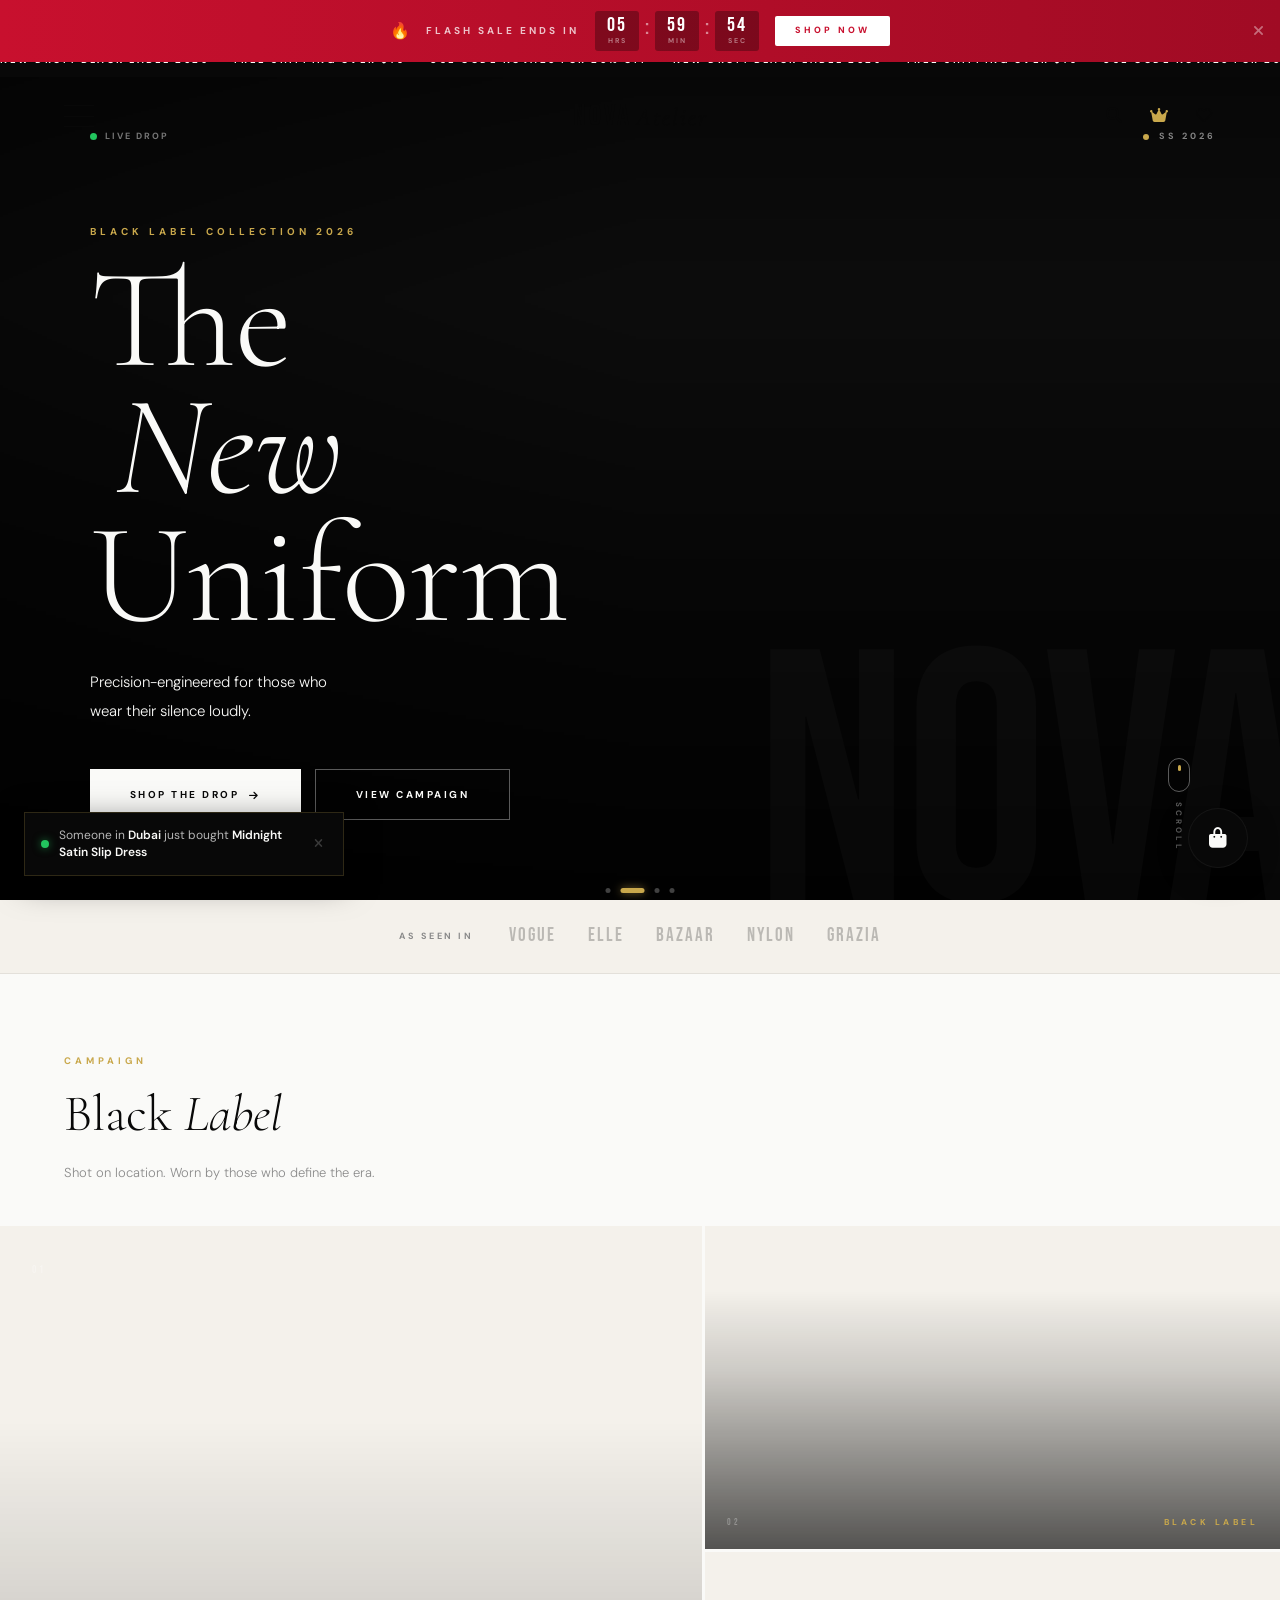
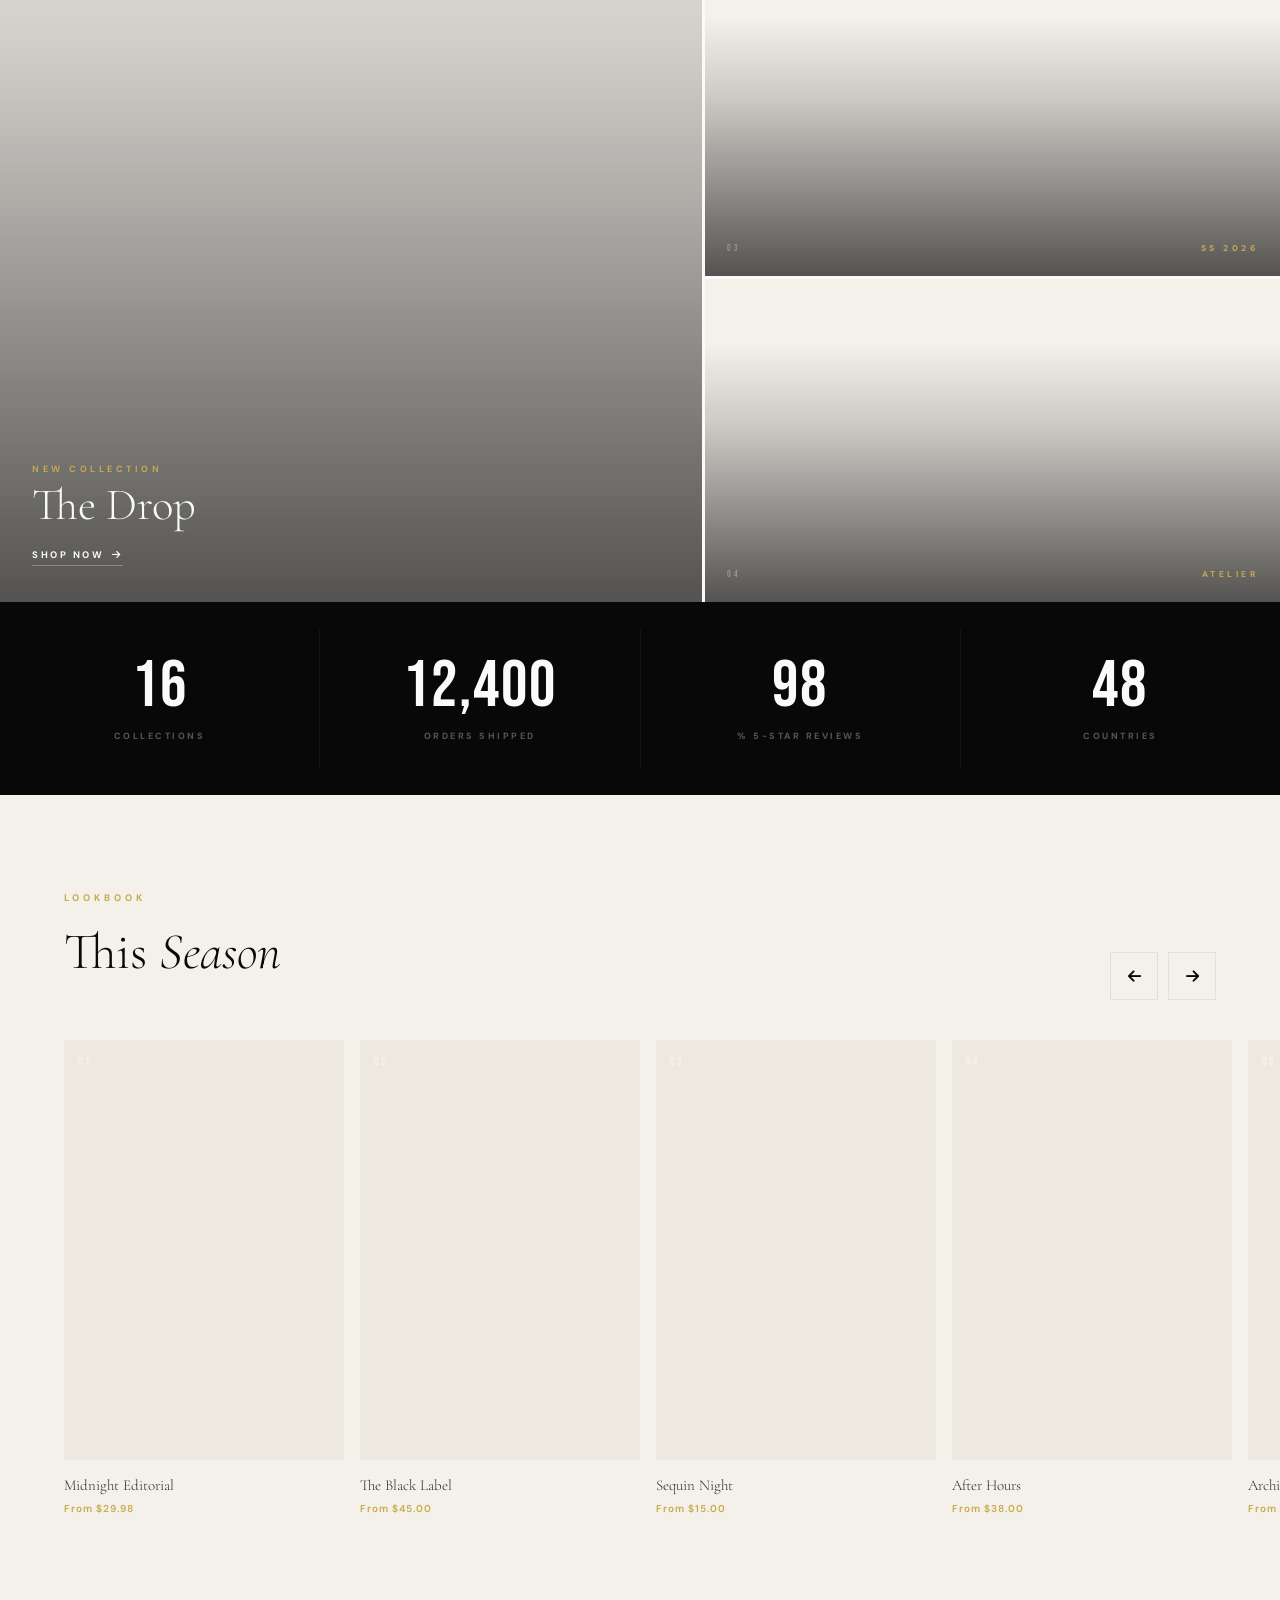
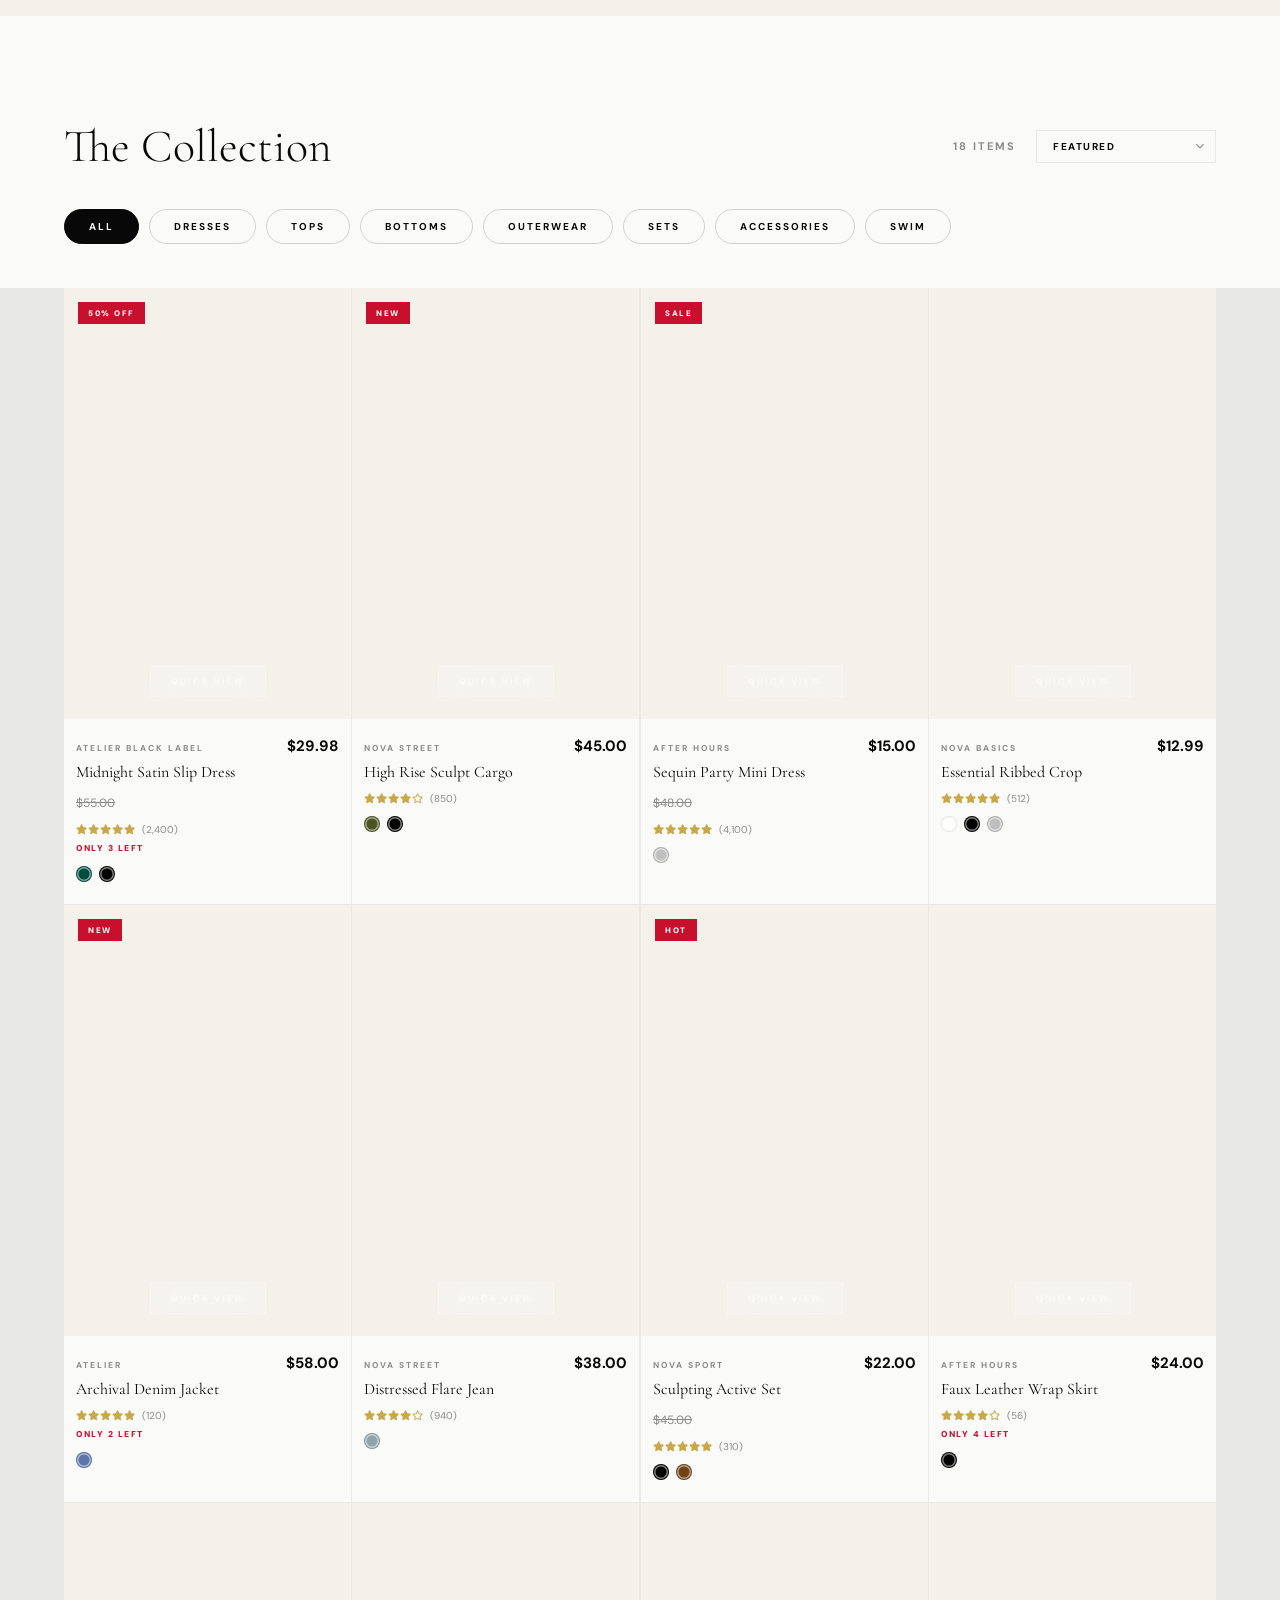
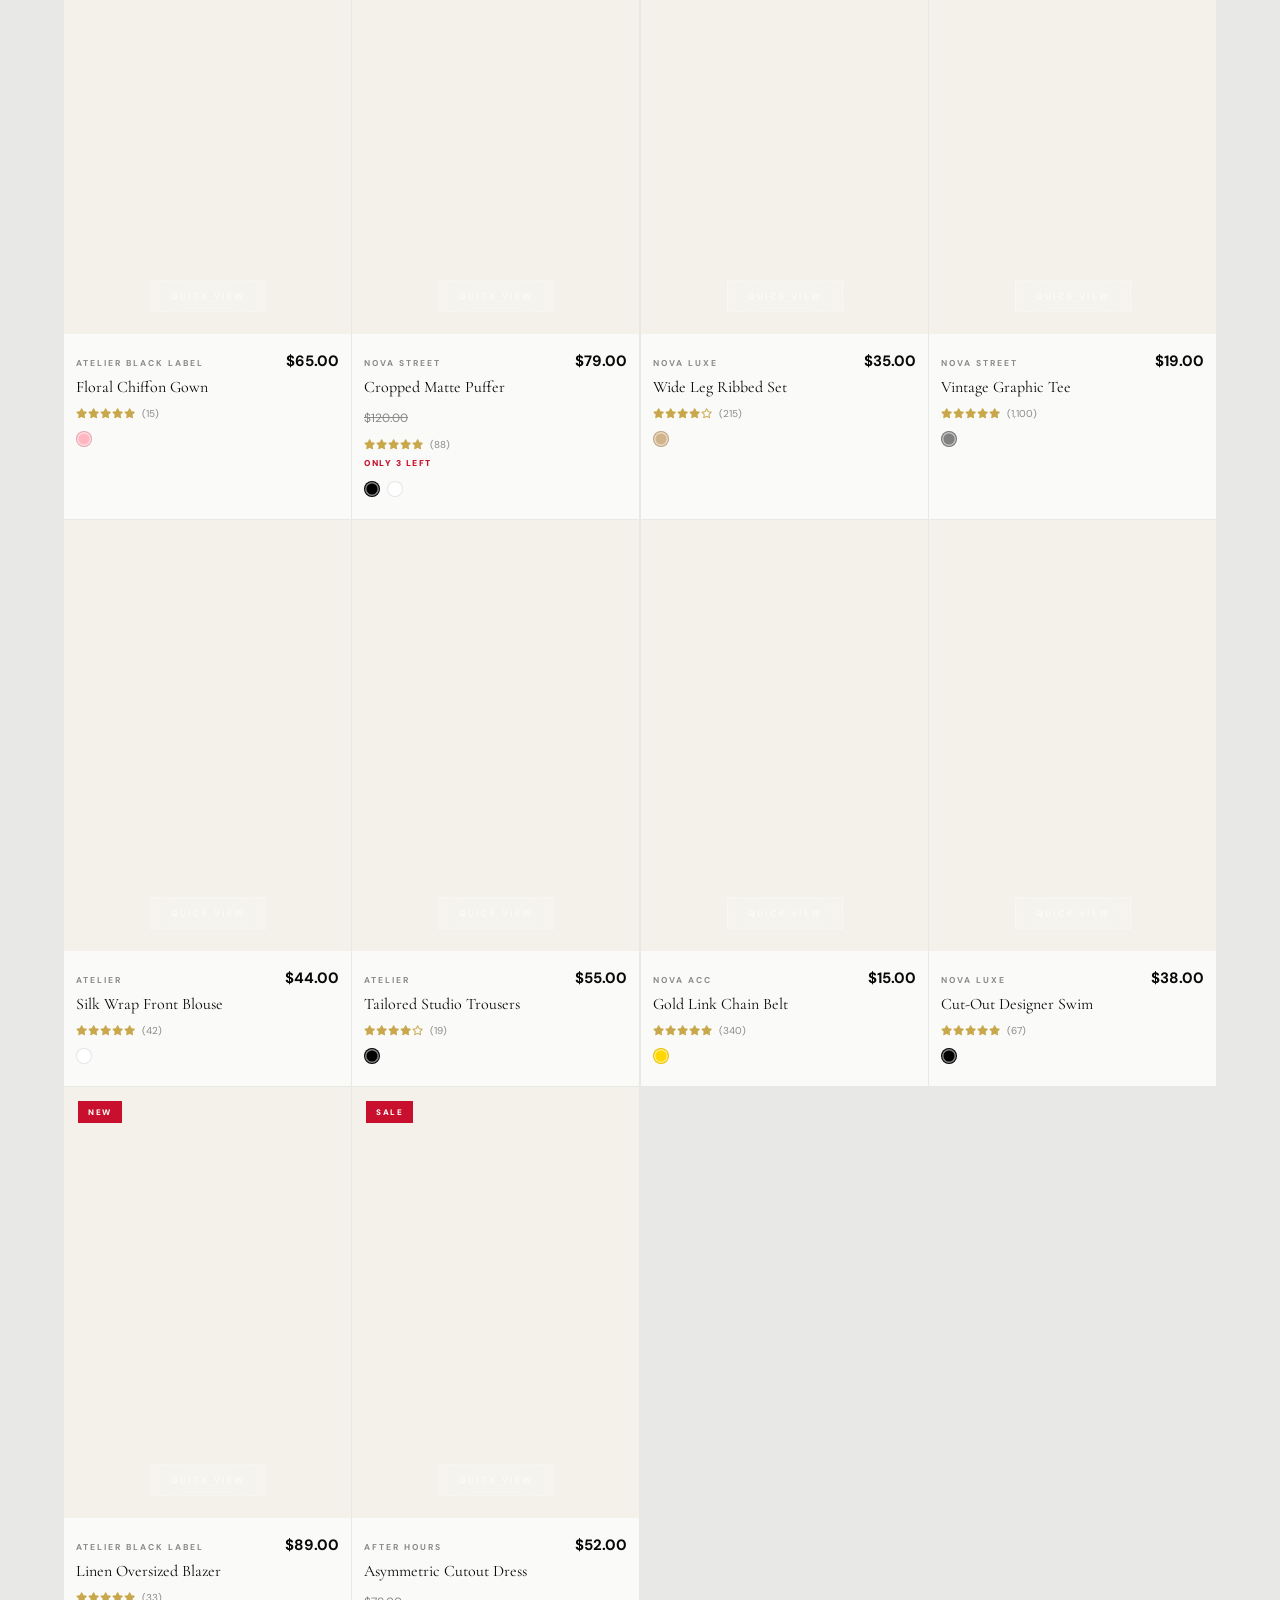
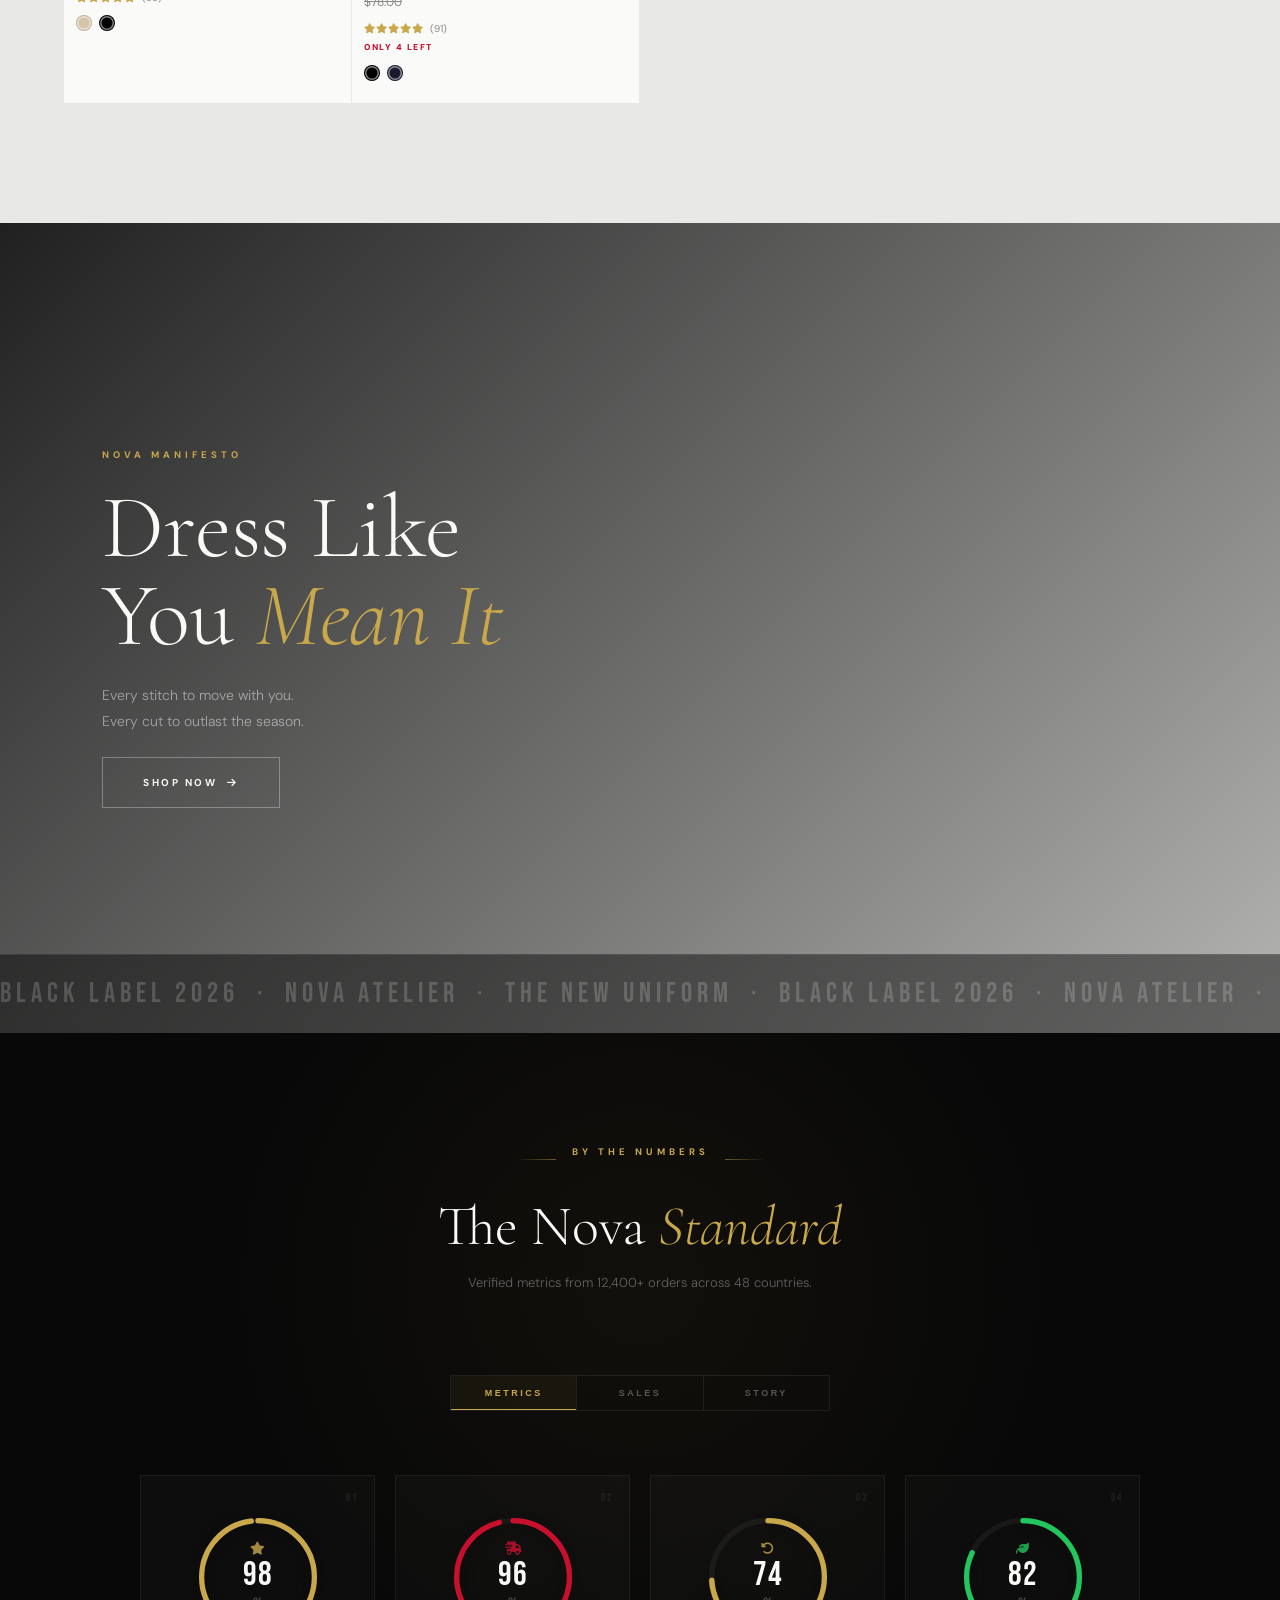
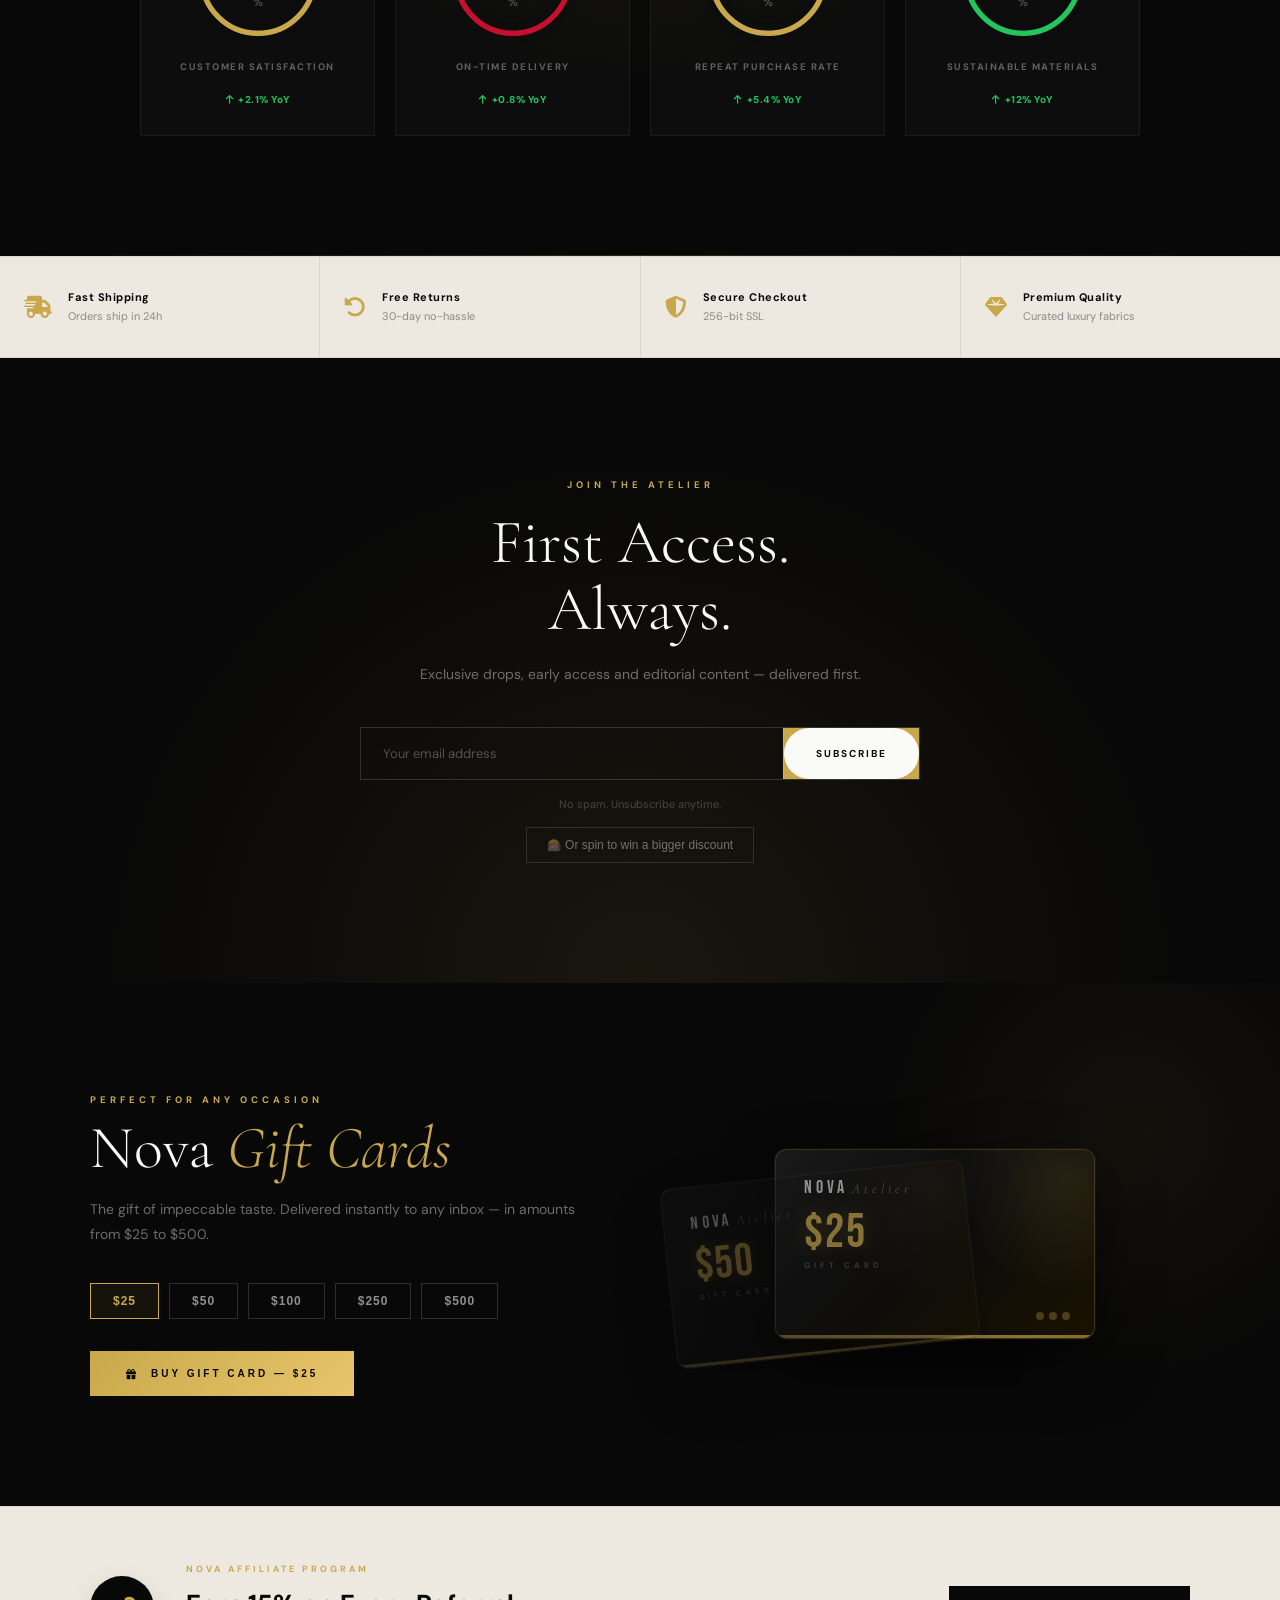
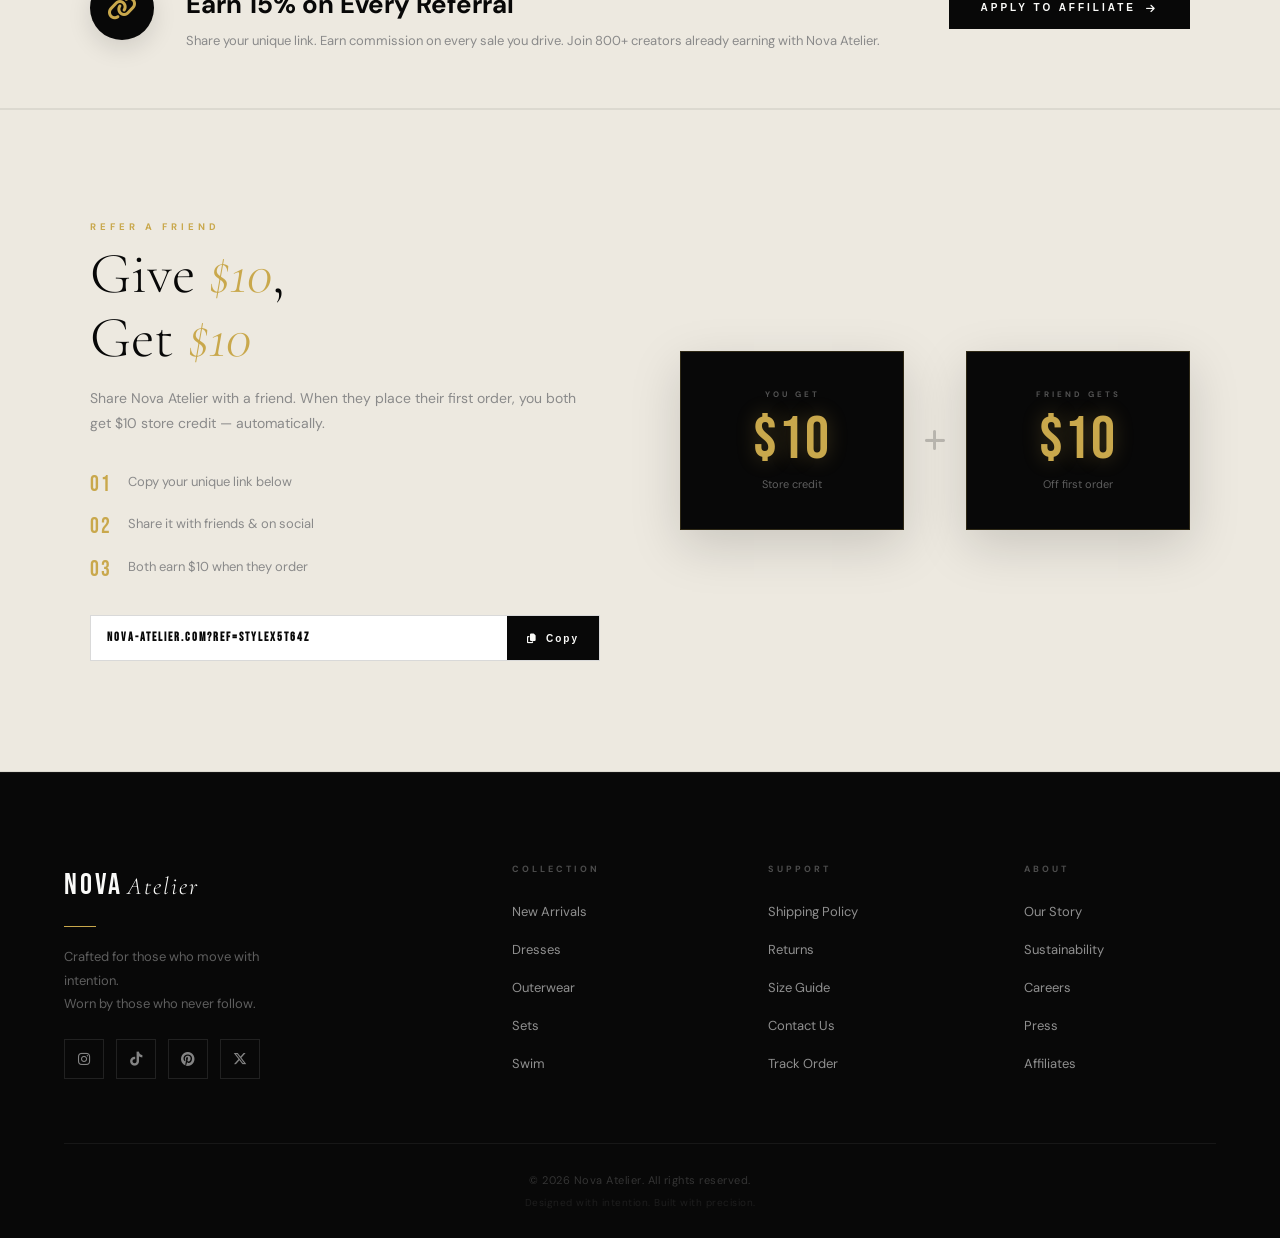
==== commit 0b8e28ae: "Add files via upload" ====
--- a/index.html
+++ b/index.html
@@ -5,75 +5,121 @@
     <meta name="viewport" content="width=device-width, initial-scale=1.0, maximum-scale=1.0, user-scalable=no, viewport-fit=cover">
     <title>NOVA ATELIER | 2026 Black Label Collection</title>
     <meta name="description" content="Explore the 2026 Black Label Collection at Nova Atelier. High-end fashion designed for the modern uniform.">
-    <meta name="theme-color" content="#0a0a0a">
-
+    <meta name="theme-color" content="#080808">
     <link rel="preconnect" href="https://fonts.googleapis.com">
     <link rel="preconnect" href="https://fonts.gstatic.com" crossorigin>
-    <link href="https://fonts.googleapis.com/css2?family=Cormorant+Garamond:ital,wght@0,300;0,600;1,300&family=DM+Sans:wght@300;400;700&family=Bebas+Neue&display=swap" rel="stylesheet">
+    <link href="https://fonts.googleapis.com/css2?family=Cormorant+Garamond:ital,wght@0,300;0,400;0,600;1,300;1,400&family=DM+Sans:wght@300;400;500;600;700;900&family=Bebas+Neue&display=swap" rel="stylesheet">
     <link rel="stylesheet" href="https://cdnjs.cloudflare.com/ajax/libs/font-awesome/6.5.1/css/all.min.css">
     <link rel="stylesheet" href="Nova.css">
-<style>
-  /* Desktop: 2x2 Grid */
-.quad-matrix {
-    display: grid;
-    grid-template-columns: repeat(2, 1fr); 
-    gap: 10px; /* Space between video boxes */
-    padding: 20px;
-    max-width: 1200px;
-    margin: 0 auto;
-}
-
-.camp-box {
-    width: 100%;
-    aspect-ratio: 4/5; /* Maintains professional fashion-film dimensions */
-    overflow: hidden;
-}
-
-.camp-box video {
-    width: 100%;
-    height: 100%;
-    object-fit: cover; /* Ensures video fills the box without stretching */
-}
-
-/* Mobile: 1 Column Stack */
-@media (max-width: 768px) {
-    .quad-matrix {
-        grid-template-columns: 1fr; /* Stacks videos vertically on mobile */
-        padding: 10px;
-    }
-}
-</style>
 </head>
 <body>
 
-<!-- PAGE LOADER -->
+<!-- ░░ LOADER ░░ -->
 <div id="page-loader">
-    <div class="loader-logo">NOVA<span>ATELIER</span></div>
-    <div class="loader-bar"><div class="loader-fill"></div></div>
-</div>
-
-<!-- TOAST CONTAINER -->
+    <div class="loader-inner">
+        <div class="loader-logo">NOVA<span>ATELIER</span></div>
+        <div class="loader-bar"><div class="loader-fill"></div></div>
+        <p class="loader-tag">BLACK LABEL 2026</p>
+    </div>
+    <div class="lc lc-tl"></div><div class="lc lc-tr"></div>
+    <div class="lc lc-bl"></div><div class="lc lc-br"></div>
+    <div class="loader-pct" id="loader-pct">0%</div>
+</div>
+
 <div id="toast-container"></div>
 
-<!-- CUSTOM CURSOR -->
-<div id="cursor-ring"></div>
-<div id="cursor-dot"></div>
+<!-- ░░ FLASH SALE BAR ░░ -->
+<div id="flash-bar" class="flash-bar">
+    <div class="flash-inner">
+        <span class="flash-fire">🔥</span>
+        <span class="flash-text">FLASH SALE ENDS IN</span>
+        <div class="flash-clock">
+            <div class="flash-unit"><span id="fc-h">00</span><small>HRS</small></div>
+            <span class="flash-sep">:</span>
+            <div class="flash-unit"><span id="fc-m">00</span><small>MIN</small></div>
+            <span class="flash-sep">:</span>
+            <div class="flash-unit"><span id="fc-s">00</span><small>SEC</small></div>
+        </div>
+        <a href="#shop" class="flash-cta">SHOP NOW</a>
+        <button class="flash-close" id="flash-close" aria-label="Close"><i class="fa-solid fa-xmark"></i></button>
+    </div>
+</div>
+
+<!-- ░░ VIP MEMBERSHIP MODAL ░░ -->
+<div id="vip-modal" class="vip-modal" role="dialog" aria-modal="true" aria-label="VIP Membership">
+    <div class="vip-inner">
+        <button class="vip-close" id="vip-close" aria-label="Close"><i class="fa-solid fa-xmark"></i></button>
+        <div class="vip-badge-wrap"><span class="vip-badge"><i class="fa-solid fa-crown"></i> BLACK LABEL VIP</span></div>
+        <h2 class="vip-title">Unlock the<br><em>Inner Circle</em></h2>
+        <p class="vip-sub">Join thousands of style-first members getting exclusive perks, early access drops, and members-only pricing.</p>
+        <ul class="vip-perks">
+            <li><i class="fa-solid fa-check"></i> 10% off every order, always</li>
+            <li><i class="fa-solid fa-check"></i> Early access to new drops — 48h before public</li>
+            <li><i class="fa-solid fa-check"></i> Free priority shipping on all orders</li>
+            <li><i class="fa-solid fa-check"></i> Exclusive member-only styles</li>
+        </ul>
+        <div class="vip-price-row">
+            <div class="vip-price-block">
+                <span class="vip-price-label">Monthly</span>
+                <span class="vip-price-val">$4.99<small>/mo</small></span>
+            </div>
+            <div class="vip-price-divider"></div>
+            <div class="vip-price-block vip-featured">
+                <span class="vip-price-label">Annual <span class="vip-save-tag">SAVE 40%</span></span>
+                <span class="vip-price-val">$2.99<small>/mo</small></span>
+            </div>
+        </div>
+        <button class="vip-cta-btn" id="vip-join-btn"><i class="fa-solid fa-crown"></i><span>JOIN VIP — $2.99/mo</span></button>
+        <p class="vip-disclaimer">Cancel anytime · Billed annually · Secure checkout</p>
+    </div>
+</div>
+
+<!-- ░░ EXIT-INTENT POPUP ░░ -->
+<div id="exit-modal" class="exit-modal" role="dialog" aria-modal="true">
+    <div class="exit-inner">
+        <button class="exit-close" id="exit-close" aria-label="Close"><i class="fa-solid fa-xmark"></i></button>
+        <div class="exit-img-col">
+            <img src="https://images.unsplash.com/photo-1572804013427-4d7ca7268217?w=500&q=80&fit=crop" alt="Nova Atelier">
+            <div class="exit-img-overlay"></div>
+        </div>
+        <div class="exit-copy">
+            <p class="exit-eyebrow">WAIT — DON'T GO</p>
+            <h3 class="exit-title">15% Off<br><em>Your First Order</em></h3>
+            <p class="exit-sub">Enter your email and we'll send your exclusive one-time discount code instantly.</p>
+            <form class="exit-form" id="exit-form">
+                <input type="email" placeholder="Your email address" required class="exit-input">
+                <button type="submit" class="exit-submit">GET MY 15% OFF</button>
+            </form>
+            <p class="exit-code-reveal hidden" id="exit-code-reveal">
+                Your code: <strong id="exit-code-val">NOVA15</strong> — copied to clipboard!
+            </p>
+            <p class="exit-no-thanks" id="exit-no-thanks">No thanks, I'll pay full price</p>
+        </div>
+    </div>
+</div>
+
+<!-- ░░ GIFT CARD PROMO (after newsletter section) will be injected by JS ░░ -->
+
+<div id="cursor-outer"></div>
+<div id="cursor-inner"></div>
+<div id="cursor-text"></div>
 <div id="scroll-bar"></div>
 
-<!-- SEARCH OVERLAY -->
+<!-- ░░ SEARCH ░░ -->
 <div id="search-overlay" class="search-overlay">
     <button class="search-close" id="search-close"><i class="fa-solid fa-xmark"></i></button>
     <div class="search-inner">
         <div class="search-input-wrap">
             <i class="fa-solid fa-magnifying-glass"></i>
-            <input type="text" id="search-input" placeholder="Search styles, brands..." autocomplete="off">
-        </div>
-        <div class="search-hint">Try: Dresses, Nova Street, Cargo, Silk</div>
+            <input type="text" id="search-input" placeholder="Search styles, brands…" autocomplete="off">
+            <kbd>ESC</kbd>
+        </div>
+        <div class="search-hint">Try: Dresses · Nova Street · Cargo · Silk · Sets</div>
         <div id="search-results" class="search-results"></div>
     </div>
 </div>
 
-<!-- SIZE SELECTOR MODAL -->
+<!-- ░░ SIZE MODAL ░░ -->
 <div id="size-modal" class="size-modal">
     <div class="size-modal-inner">
         <div class="size-modal-head">
@@ -83,13 +129,40 @@
             </div>
             <button class="size-modal-close" id="size-modal-close"><i class="fa-solid fa-xmark"></i></button>
         </div>
-        <p class="size-label-txt">SELECT SIZE</p>
-        <div class="size-grid" id="size-grid"></div>
-        <button class="size-confirm-btn" id="size-confirm">ADD TO BAG</button>
-    </div>
-</div>
-
-<!-- CART DRAWER -->
+        <!-- Size guide tab -->
+        <div class="size-tabs">
+            <button class="size-tab active" data-tab="sizes">Select Size</button>
+            <button class="size-tab" data-tab="guide">Size Guide</button>
+        </div>
+        <div class="size-tab-body" id="tab-sizes">
+            <div class="size-grid" id="size-grid"></div>
+            <button class="size-confirm-btn" id="size-confirm" disabled><span>SELECT A SIZE</span></button>
+        </div>
+        <div class="size-tab-body hidden" id="tab-guide">
+            <table class="size-guide-table">
+                <thead><tr><th>Size</th><th>Bust</th><th>Waist</th><th>Hips</th></tr></thead>
+                <tbody>
+                    <tr><td>XS</td><td>31–32"</td><td>24–25"</td><td>34–35"</td></tr>
+                    <tr><td>S</td><td>33–34"</td><td>26–27"</td><td>36–37"</td></tr>
+                    <tr><td>M</td><td>35–36"</td><td>28–29"</td><td>38–39"</td></tr>
+                    <tr><td>L</td><td>37–39"</td><td>30–32"</td><td>40–42"</td></tr>
+                    <tr><td>XL</td><td>40–42"</td><td>33–35"</td><td>43–45"</td></tr>
+                </tbody>
+            </table>
+        </div>
+    </div>
+</div>
+
+<!-- ░░ QUICKVIEW MODAL ░░ -->
+<div id="quickview-modal" class="quickview-modal">
+    <div class="qv-inner">
+        <button class="qv-close" id="qv-close"><i class="fa-solid fa-xmark"></i></button>
+        <div class="qv-gallery" id="qv-gallery"></div>
+        <div class="qv-info" id="qv-info"></div>
+    </div>
+</div>
+
+<!-- ░░ CART DRAWER ░░ -->
 <div class="cart-overlay" id="cart-overlay"></div>
 <div id="cart-drawer" class="cart-drawer">
     <div class="cart-drawer-head">
@@ -97,44 +170,56 @@
         <button id="cart-close" class="cart-close"><i class="fa-solid fa-xmark"></i></button>
     </div>
     <div class="cart-body" id="cart-items-container"></div>
+    <div class="cart-upsell" id="cart-upsell" style="display:none">
+        <p class="cart-upsell-title"><i class="fa-solid fa-sparkles"></i> Complete the Look</p>
+        <div class="cart-upsell-track" id="cart-upsell-track"></div>
+    </div>
     <div class="cart-footer">
-        <div class="shipping-note"><i class="fa-solid fa-truck"></i> Free shipping on orders over $75</div>
-        <div class="total-row">
-            <span>Subtotal</span>
-            <span id="cart-total-val">$0.00</span>
-        </div>
-        <button class="checkout-btn">PROCEED TO CHECKOUT <i class="fa-solid fa-arrow-right"></i></button>
+        <div class="cart-progress-wrap">
+            <p class="cart-progress-msg" id="cart-progress-msg">Add <strong id="cart-progress-amt">$75</strong> more for free shipping</p>
+            <div class="cart-progress-track"><div class="cart-progress-fill" id="cart-progress-fill"></div></div>
+        </div>
+        <div class="total-row"><span>Subtotal</span><span id="cart-total-val">$0.00</span></div>
+        <p class="cart-tax-note">Tax & shipping calculated at checkout</p>
+        <button class="checkout-btn" onclick="novaApp.goToCheckout()"><span>PROCEED TO CHECKOUT</span><i class="fa-solid fa-arrow-right"></i></button>
         <a href="#shop" class="continue-shopping" id="continue-shopping">Continue Shopping</a>
     </div>
 </div>
 
-<!-- FLOATING CART -->
-<button id="cart-bag" class="floating-cart">
+<!-- ░░ FLOATING CART ░░ -->
+<button id="cart-bag" class="floating-cart" aria-label="Open bag">
     <i class="fa-solid fa-bag-shopping"></i>
     <span class="cart-count">0</span>
 </button>
 
-<!-- MOBILE NAV DRAWER -->
+<!-- ░░ MOBILE NAV ░░ -->
 <div class="mobile-nav-overlay" id="mobile-nav-overlay"></div>
 <nav class="mobile-nav" id="mobile-nav">
     <div class="mobile-nav-head">
-        <span class="logo">NOVA<span style="font-weight:300">ATELIER</span></span>
+        <span class="logo">NOVA<span style="font-family:'Cormorant Garamond',serif;font-style:italic;font-weight:300">Atelier</span></span>
         <button class="mobile-nav-close" id="mobile-nav-close"><i class="fa-solid fa-xmark"></i></button>
     </div>
     <ul class="mobile-nav-links">
-        <li><a href="#shop" data-cat="all">All Items</a></li>
-        <li><a href="#shop" data-cat="Dresses">Dresses</a></li>
-        <li><a href="#shop" data-cat="Tops">Tops</a></li>
-        <li><a href="#shop" data-cat="Bottoms">Bottoms</a></li>
-        <li><a href="#shop" data-cat="Outerwear">Outerwear</a></li>
-        <li><a href="#shop" data-cat="Sets">Sets</a></li>
+        <li><a href="#shop" data-cat="all"><span>All Items</span><i class="fa-solid fa-arrow-right"></i></a></li>
+        <li><a href="#shop" data-cat="Dresses"><span>Dresses</span><i class="fa-solid fa-arrow-right"></i></a></li>
+        <li><a href="#shop" data-cat="Tops"><span>Tops</span><i class="fa-solid fa-arrow-right"></i></a></li>
+        <li><a href="#shop" data-cat="Bottoms"><span>Bottoms</span><i class="fa-solid fa-arrow-right"></i></a></li>
+        <li><a href="#shop" data-cat="Outerwear"><span>Outerwear</span><i class="fa-solid fa-arrow-right"></i></a></li>
+        <li><a href="#shop" data-cat="Sets"><span>Sets</span><i class="fa-solid fa-arrow-right"></i></a></li>
+        <li><a href="#shop" data-cat="Accessories"><span>Accessories</span><i class="fa-solid fa-arrow-right"></i></a></li>
+        <li><a href="#shop" data-cat="Swim"><span>Swim</span><i class="fa-solid fa-arrow-right"></i></a></li>
     </ul>
     <div class="mobile-nav-footer">
-        <p>Free shipping on orders over $75</p>
+        <p>Free shipping over $75 · Code <strong>NOVA20</strong></p>
+        <div class="mobile-social">
+            <a href="#"><i class="fa-brands fa-instagram"></i></a>
+            <a href="#"><i class="fa-brands fa-tiktok"></i></a>
+            <a href="#"><i class="fa-brands fa-pinterest"></i></a>
+        </div>
     </div>
 </nav>
 
-<!-- HEADER -->
+<!-- ░░ HEADER ░░ -->
 <header id="main-header">
     <div class="promo-tape">
         <div class="ticker">
@@ -142,176 +227,536 @@
         </div>
     </div>
     <div class="nav-main">
-        <button class="menu-toggle" id="menu-toggle">
+        <button class="menu-toggle" id="menu-toggle" aria-label="Open menu">
             <span></span><span></span><span></span>
         </button>
-        <a href="#" class="logo">NOVA<span>ATELIER</span></a>
+        <a href="#" class="logo">NOVA<span>Atelier</span></a>
         <div class="nav-tools">
-            <button class="search-trigger" id="search-trigger">
-                <i class="fa-solid fa-magnifying-glass"></i>
+            <button class="search-trigger" id="search-trigger" aria-label="Search"><i class="fa-solid fa-magnifying-glass"></i></button>
+            <button class="vip-trigger" id="vip-trigger" aria-label="VIP Membership">
+                <i class="fa-solid fa-crown"></i>
             </button>
+            <button class="wishlist-trigger" id="wishlist-trigger" aria-label="Wishlist">
+                <i class="fa-regular fa-heart"></i>
+                <span class="wish-count" id="wish-count">0</span>
+            </button>
         </div>
     </div>
 </header>
 
 <main>
-    <!-- HERO -->
-    <section class="stage">
-        <video autoplay muted loop playsinline><source src="Fashion.mp4" type="video/mp4"></video>
-        <div class="stage-noise"></div>
-        <div class="stage-overlay">
-            <p class="hero-eyebrow">Black Label Collection 2026</p>
-            <h1>The <em>New</em><br>Uniform</h1>
-            <p class="hero-sub">Precision-engineered for those who wear their silence loudly.</p>
-            <div class="hero-actions">
-                <a href="#shop" class="btn-primary">Shop the Drop</a>
-                <a href="#campaign" class="btn-ghost">View Campaign</a>
-            </div>
-        </div>
-        <div class="hero-scroll-hint">
-            <span>SCROLL</span>
-            <div class="scroll-line"></div>
-        </div>
-    </section>
-
-    <!-- TRUST BAR -->
-    <div class="trust-bar">
-        <div class="trust-container">
-            <span class="trust-label">As Seen In</span>
-            <div class="trust-logos">
-                <span class="trust-logo">VOGUE</span>
-                <span class="trust-logo">ELLE</span>
-                <span class="trust-logo">BAZAAR</span>
-                <span class="trust-logo">NYLON</span>
-                <span class="trust-logo">GRAZIA</span>
-            </div>
-        </div>
-    </div>
-
-    <!-- CAMPAIGN GRID -->
-    <section class="quad-matrix" id="campaign">
-        <div class="camp-box camp-label" data-label="NEW COLLECTION">
-            <video src="Fashion-1.mp4" autoplay muted loop playsinline></video>
-        </div>
-        <div class="camp-box" data-label="BLACK LABEL">
-            <video src="Fashion-2.mp4" autoplay muted loop playsinline></video>
-        </div>
-        <div class="camp-box" data-label="SS 2026">
-            <video src="Fashion-3.mp4" autoplay muted loop playsinline></video>
-        </div>
-        <div class="camp-box" data-label="ATELIER">
-            <video src="Fashion-4.mp4" autoplay muted loop playsinline></video>
-        </div>
-    </section>
-
-    <!-- STATS STRIP -->
-    <div class="stats-strip">
-        <div class="stat-item"><span class="stat-num" data-target="16">0</span><span class="stat-label">Collections</span></div>
-        <div class="stat-divider"></div>
-        <div class="stat-item"><span class="stat-num" data-target="12400">0</span><span class="stat-label">Orders Shipped</span></div>
-        <div class="stat-divider"></div>
-        <div class="stat-item"><span class="stat-num" data-target="98">0</span><span class="stat-label">% 5-Star Reviews</span></div>
-        <div class="stat-divider"></div>
-        <div class="stat-item"><span class="stat-num" data-target="48">0</span><span class="stat-label">Countries</span></div>
-    </div>
-
-    <!-- SHOP FILTERS -->
-    <section id="shop">
-        <div class="shop-header">
-            <h2 class="shop-title">The Collection</h2>
+
+<!-- ═══ HERO ═══ -->
+<section class="stage" id="hero">
+    <div class="stage-video-wrap" id="hero-slides">
+
+        <!-- Slide 1 -->
+        <div class="hero-slide active">
+            <img src="https://images.unsplash.com/photo-1566479179817-c12e4cc7f3b5?w=1600&q=90&fit=crop" alt="Look 1" loading="eager" onerror="this.parentElement.style.background='#0d0d0d'">
+        </div>
+        <!-- Slide 2 -->
+        <div class="hero-slide">
+            <img src="https://images.unsplash.com/photo-1572804013427-4d7ca7268217?w=1600&q=90&fit=crop" alt="Look 2" loading="lazy" onerror="this.parentElement.style.background='#0d0d0d'">
+        </div>
+        <!-- Slide 3 -->
+        <div class="hero-slide">
+            <img src="https://images.unsplash.com/photo-1541099649105-f69ad21f3246?w=1600&q=90&fit=crop" alt="Look 3" loading="lazy" onerror="this.parentElement.style.background='#0d0d0d'">
+        </div>
+        <!-- Slide 4 -->
+        <div class="hero-slide">
+            <img src="https://images.unsplash.com/photo-1544022613-e87ca75a784a?w=1600&q=90&fit=crop" alt="Look 4" loading="lazy" onerror="this.parentElement.style.background='#0d0d0d'">
+        </div>
+
+        <div class="stage-vig stage-vig--btm"></div>
+        <div class="stage-vig stage-vig--top"></div>
+        <div class="stage-vig stage-vig--left"></div>
+        <div class="stage-grain"></div>
+
+        <!-- Slide progress dots -->
+        <div class="hero-dots" id="hero-dots">
+            <span class="hero-dot active"></span>
+            <span class="hero-dot"></span>
+            <span class="hero-dot"></span>
+            <span class="hero-dot"></span>
+        </div>
+        <!-- Slide progress line -->
+        <div class="hero-progress-bar"><div class="hero-progress-fill" id="hero-progress"></div></div>
+    </div>
+    <!-- Animated background text -->
+    <div class="hero-bg-text" aria-hidden="true">NOVA</div>
+    <div class="hero-tag"><span class="hero-tag-dot"></span><span>SS 2026</span></div>
+    <div class="stage-overlay">
+        <p class="hero-eyebrow">Black Label Collection 2026</p>
+        <h1 class="hero-title">
+            <span class="hero-line"><span class="hero-line-inner">The</span></span>
+            <span class="hero-line"><span class="hero-line-inner"><em>New</em></span></span>
+            <span class="hero-line"><span class="hero-line-inner">Uniform</span></span>
+        </h1>
+        <p class="hero-sub">Precision-engineered for those who<br>wear their silence loudly.</p>
+        <div class="hero-actions">
+            <a href="#shop" class="btn-primary magnetic"><span>Shop the Drop</span><i class="fa-solid fa-arrow-right"></i></a>
+            <a href="#campaign" class="btn-ghost"><span>View Campaign</span></a>
+        </div>
+    </div>
+    <div class="hero-scroll-hint">
+        <div class="scroll-mouse"><div class="scroll-wheel"></div></div>
+        <span>SCROLL</span>
+    </div>
+    <div class="hero-counter">01 / 06</div>
+    <!-- Live dot indicator -->
+    <div class="hero-live"><span class="live-dot"></span>Live Drop</div>
+</section>
+
+<!-- ═══ TRUST BAR ═══ -->
+<div class="trust-bar">
+    <div class="trust-container">
+        <span class="trust-label">As Seen In</span>
+        <div class="trust-logos">
+            <span class="trust-logo">VOGUE</span>
+            <span class="trust-logo">ELLE</span>
+            <span class="trust-logo">BAZAAR</span>
+            <span class="trust-logo">NYLON</span>
+            <span class="trust-logo">GRAZIA</span>
+        </div>
+    </div>
+</div>
+
+<!-- ═══ CAMPAIGN BENTO ═══ -->
+<section class="campaign-section" id="campaign">
+    <div class="campaign-header">
+        <p class="section-eyebrow">Campaign</p>
+        <h2 class="section-title">Black <em>Label</em></h2>
+        <p class="section-sub">Shot on location. Worn by those who define the era.</p>
+    </div>
+    <div class="bento-grid">
+        <div class="bento-cell bento-cell--large">
+            <div class="bento-media">
+                <img src="https://images.unsplash.com/photo-1583496661160-fb5886a0aaaa?w=1200&q=90&fit=crop" alt="New Collection" class="bento-img" loading="eager" onerror="this.style.opacity='0'">
+                <div class="bento-overlay"></div><div class="bento-curtain"></div>
+                <div class="bento-tag">SS 2026</div>
+            </div>
+            <div class="bento-info">
+                <span class="bento-num">01</span>
+                <div class="bento-copy"><p class="bento-label">NEW COLLECTION</p><h3 class="bento-title">The Drop</h3></div>
+                <a href="#shop" class="bento-cta">SHOP NOW <i class="fa-solid fa-arrow-right"></i></a>
+            </div>
+        </div>
+        <div class="bento-cell bento-cell--sm">
+            <div class="bento-media">
+                <img src="https://images.unsplash.com/photo-1552902865-b72c031ac5ea?w=800&q=90&fit=crop" alt="Black Label" class="bento-img" loading="lazy" onerror="this.style.opacity='0'">
+                <div class="bento-overlay"></div><div class="bento-curtain"></div>
+                <div class="bento-tag">Exclusive</div>
+            </div>
+            <div class="bento-info bento-info--sm"><span class="bento-num">02</span><p class="bento-label">BLACK LABEL</p></div>
+        </div>
+        <div class="bento-cell bento-cell--sm">
+            <div class="bento-media">
+                <img src="https://images.unsplash.com/photo-1542574621-e088a4464792?w=800&q=90&fit=crop" alt="SS 2026" class="bento-img" loading="lazy" onerror="this.style.opacity='0'">
+                <div class="bento-overlay"></div><div class="bento-curtain"></div>
+                <div class="bento-tag">New</div>
+            </div>
+            <div class="bento-info bento-info--sm"><span class="bento-num">03</span><p class="bento-label">SS 2026</p></div>
+        </div>
+        <div class="bento-cell bento-cell--sm">
+            <div class="bento-media">
+                <img src="https://images.unsplash.com/photo-1519657337289-077653f724ed?w=800&q=90&fit=crop" alt="Atelier" class="bento-img" loading="lazy" onerror="this.style.opacity='0'">
+                <div class="bento-overlay"></div><div class="bento-curtain"></div>
+                <div class="bento-tag">Limited</div>
+            </div>
+            <div class="bento-info bento-info--sm"><span class="bento-num">04</span><p class="bento-label">ATELIER</p></div>
+        </div>
+    </div>
+</section>
+
+<!-- ═══ STATS ═══ -->
+<div class="stats-strip">
+    <div class="stat-item"><span class="stat-num" data-target="16">0</span><span class="stat-label">Collections</span></div>
+    <div class="stat-divider"></div>
+    <div class="stat-item"><span class="stat-num" data-target="12400">0</span><span class="stat-label">Orders Shipped</span></div>
+    <div class="stat-divider"></div>
+    <div class="stat-item"><span class="stat-num" data-target="98">0</span><span class="stat-label">% 5-Star Reviews</span></div>
+    <div class="stat-divider"></div>
+    <div class="stat-item"><span class="stat-num" data-target="48">0</span><span class="stat-label">Countries</span></div>
+</div>
+
+<!-- ═══ HORIZONTAL SCROLL LOOKBOOK ═══ -->
+<section class="hscroll-section" id="lookbook-scroll">
+    <div class="hscroll-header">
+        <div>
+            <p class="section-eyebrow">Lookbook</p>
+            <h2 class="section-title">This <em>Season</em></h2>
+        </div>
+        <div class="hscroll-nav">
+            <button class="hscroll-btn" id="hs-prev"><i class="fa-solid fa-arrow-left"></i></button>
+            <button class="hscroll-btn" id="hs-next"><i class="fa-solid fa-arrow-right"></i></button>
+        </div>
+    </div>
+    <div class="hscroll-track" id="hscroll-track">
+        <div class="hscroll-item">
+            <div class="hscroll-img-wrap">
+                <img src="https://images.unsplash.com/photo-1566479179817-c12e4cc7f3b5?w=700&q=90&fit=crop" alt="Look 01" loading="lazy" onerror="this.style.opacity='0'">
+                <div class="hscroll-num">01</div>
+                <div class="hscroll-hover-label">Shop Look</div>
+            </div>
+            <p class="hscroll-caption">Midnight Editorial</p>
+            <span class="hscroll-price">From $29.98</span>
+        </div>
+        <div class="hscroll-item">
+            <div class="hscroll-img-wrap">
+                <img src="https://images.unsplash.com/photo-1572804013427-4d7ca7268217?w=700&q=90&fit=crop" alt="Look 02" loading="lazy" onerror="this.style.opacity='0'">
+                <div class="hscroll-num">02</div>
+                <div class="hscroll-hover-label">Shop Look</div>
+            </div>
+            <p class="hscroll-caption">The Black Label</p>
+            <span class="hscroll-price">From $45.00</span>
+        </div>
+        <div class="hscroll-item">
+            <div class="hscroll-img-wrap">
+                <img src="https://images.unsplash.com/photo-1529139574466-a303027c1d8b?w=700&q=90&fit=crop" alt="Look 03" loading="lazy" onerror="this.style.opacity='0'">
+                <div class="hscroll-num">03</div>
+                <div class="hscroll-hover-label">Shop Look</div>
+            </div>
+            <p class="hscroll-caption">Sequin Night</p>
+            <span class="hscroll-price">From $15.00</span>
+        </div>
+        <div class="hscroll-item">
+            <div class="hscroll-img-wrap">
+                <img src="https://images.unsplash.com/photo-1541099649105-f69ad21f3246?w=700&q=90&fit=crop" alt="Look 04" loading="lazy" onerror="this.style.opacity='0'">
+                <div class="hscroll-num">04</div>
+                <div class="hscroll-hover-label">Shop Look</div>
+            </div>
+            <p class="hscroll-caption">After Hours</p>
+            <span class="hscroll-price">From $38.00</span>
+        </div>
+        <div class="hscroll-item">
+            <div class="hscroll-img-wrap">
+                <img src="https://images.unsplash.com/photo-1551537482-f2075a1d41f2?w=700&q=90&fit=crop" alt="Look 05" loading="lazy" onerror="this.style.opacity='0'">
+                <div class="hscroll-num">05</div>
+                <div class="hscroll-hover-label">Shop Look</div>
+            </div>
+            <p class="hscroll-caption">Archival Denim</p>
+            <span class="hscroll-price">From $58.00</span>
+        </div>
+        <div class="hscroll-item">
+            <div class="hscroll-img-wrap">
+                <img src="https://images.unsplash.com/photo-1519657337289-077653f724ed?w=700&q=90&fit=crop" alt="Look 06" loading="lazy" onerror="this.style.opacity='0'">
+                <div class="hscroll-num">06</div>
+                <div class="hscroll-hover-label">Shop Look</div>
+            </div>
+            <p class="hscroll-caption">Evening Ritual</p>
+            <span class="hscroll-price">From $65.00</span>
+        </div>
+    </div>
+</section>
+
+<!-- ═══ SHOP ═══ -->
+<section id="shop">
+    <div class="shop-header">
+        <h2 class="shop-title">The Collection</h2>
+        <div class="shop-header-right">
             <span class="product-count" id="product-count">— items</span>
-        </div>
-        <div class="filter-bar" id="category-filters">
-            <button class="pill active" data-category="all">All Items</button>
-            <button class="pill" data-category="Dresses">Dresses</button>
-            <button class="pill" data-category="Tops">Tops</button>
-            <button class="pill" data-category="Bottoms">Bottoms</button>
-            <button class="pill" data-category="Outerwear">Outerwear</button>
-            <button class="pill" data-category="Sets">Sets</button>
-        </div>
-    </section>
-
-    <!-- PRODUCT GRID -->
-    <section class="product-matrix" id="product-grid"></section>
-
-    <!-- EDITORIAL BREAK -->
-    <div class="editorial-break">
-        <div class="ed-media">
-            <video autoplay muted loop playsinline><source src="Fashion-5.mp4" type="video/mp4"></video>
-            <div class="ed-media-overlay"></div>
-        </div>
-        <div class="ed-copy">
-            <p class="ed-eyebrow">Nova Manifesto</p>
-            <h2>Dress Like You <em>Mean It</em></h2>
-            <p>Every stitch designed to move with you. Every cut to outlast the season. This is fashion with a purpose.</p>
-            <a href="#shop" class="btn-primary">Shop Now</a>
-        </div>
-    </div>
-
-    <!-- FEATURES STRIP -->
-    <div class="features-strip">
-        <div class="feat"><i class="fa-solid fa-truck-fast"></i><div><strong>Fast Shipping</strong><span>Orders ship in 24h</span></div></div>
-        <div class="feat"><i class="fa-solid fa-rotate-left"></i><div><strong>Free Returns</strong><span>30-day no-hassle policy</span></div></div>
-        <div class="feat"><i class="fa-solid fa-shield-halved"></i><div><strong>Secure Checkout</strong><span>256-bit SSL encryption</span></div></div>
-        <div class="feat"><i class="fa-solid fa-gem"></i><div><strong>Premium Quality</strong><span>Curated luxury fabrics</span></div></div>
-    </div>
-
-    <!-- NEWSLETTER -->
-    <section class="newsletter-section">
-        <div class="newsletter-bg"></div>
-        <div class="newsletter-content">
-            <p class="nl-eyebrow">Join the Atelier</p>
-            <h2>First Access.<br>Always.</h2>
-            <p class="nl-sub">Exclusive drops, early access and editorial content — delivered before anyone else sees it.</p>
-            <form class="input-group" id="nl-form" onsubmit="novaApp.handleNewsletter(event)">
-                <input type="email" placeholder="Your email address" required>
-                <button type="submit" class="pill active">Subscribe</button>
+            <div class="sort-wrap">
+                <select class="sort-select" id="sort-select">
+                    <option value="default">Featured</option>
+                    <option value="price-asc">Price: Low to High</option>
+                    <option value="price-desc">Price: High to Low</option>
+                    <option value="rating">Top Rated</option>
+                    <option value="newest">Newest</option>
+                </select>
+            </div>
+        </div>
+    </div>
+    <div class="filter-bar" id="category-filters">
+        <button class="pill active" data-category="all"><span>All</span></button>
+        <button class="pill" data-category="Dresses"><span>Dresses</span></button>
+        <button class="pill" data-category="Tops"><span>Tops</span></button>
+        <button class="pill" data-category="Bottoms"><span>Bottoms</span></button>
+        <button class="pill" data-category="Outerwear"><span>Outerwear</span></button>
+        <button class="pill" data-category="Sets"><span>Sets</span></button>
+        <button class="pill" data-category="Accessories"><span>Accessories</span></button>
+        <button class="pill" data-category="Swim"><span>Swim</span></button>
+    </div>
+</section>
+<section class="product-matrix" id="product-grid"></section>
+
+<!-- ═══ RECENTLY VIEWED ═══ -->
+<section class="rv-section" id="rv-section" style="display:none">
+    <div class="rv-header">
+        <p class="section-eyebrow">Your History</p>
+        <h2 class="section-title">Recently <em>Viewed</em></h2>
+    </div>
+    <div class="rv-track" id="rv-track"></div>
+</section>
+
+<!-- ═══ LOOKBOOK VIDEO STRIP ═══ -->
+<div class="lookbook-strip">
+    <div class="lookbook-video-wrap">
+        <img class="lookbook-video" src="https://images.unsplash.com/photo-1544022613-e87ca75a784a?w=1400&q=80&fit=crop" alt="Lookbook" id="lookbook-img-fallback">
+        <video class="lookbook-video" autoplay muted loop playsinline id="lookbook-video"
+            oncanplay="this.style.opacity=1;document.getElementById('lookbook-img-fallback').style.display='none'">
+            <source src="Fashion-5.mp4" type="video/mp4">
+        </video>
+        <div class="lookbook-overlay"></div>
+    </div>
+    <div class="lookbook-copy">
+        <p class="lookbook-eyebrow">Nova Manifesto</p>
+        <h2 class="lookbook-title">Dress Like<br>You <em>Mean It</em></h2>
+        <p class="lookbook-sub">Every stitch to move with you.<br>Every cut to outlast the season.</p>
+        <a href="#shop" class="btn-primary magnetic"><span>Shop Now</span><i class="fa-solid fa-arrow-right"></i></a>
+    </div>
+    <div class="lookbook-marquee" aria-hidden="true">
+        <div class="lk-ticker">BLACK LABEL 2026 &nbsp;·&nbsp; NOVA ATELIER &nbsp;·&nbsp; THE NEW UNIFORM &nbsp;·&nbsp; BLACK LABEL 2026 &nbsp;·&nbsp; NOVA ATELIER &nbsp;·&nbsp; THE NEW UNIFORM &nbsp;·&nbsp;</div>
+    </div>
+</div>
+
+<!-- ═══ CHARTS ═══ -->
+<section id="promo-chart-section" class="promo-chart-section"></section>
+
+<!-- ═══ FEATURES ═══ -->
+<div class="features-strip">
+    <div class="feat"><i class="fa-solid fa-truck-fast"></i><div><strong>Fast Shipping</strong><span>Orders ship in 24h</span></div></div>
+    <div class="feat"><i class="fa-solid fa-rotate-left"></i><div><strong>Free Returns</strong><span>30-day no-hassle</span></div></div>
+    <div class="feat"><i class="fa-solid fa-shield-halved"></i><div><strong>Secure Checkout</strong><span>256-bit SSL</span></div></div>
+    <div class="feat"><i class="fa-solid fa-gem"></i><div><strong>Premium Quality</strong><span>Curated luxury fabrics</span></div></div>
+</div>
+
+<!-- ═══ NEWSLETTER ═══ -->
+<section class="newsletter-section">
+    <div class="newsletter-bg"></div>
+    <div class="newsletter-content">
+        <p class="nl-eyebrow">Join the Atelier</p>
+        <h2>First Access.<br>Always.</h2>
+        <p class="nl-sub">Exclusive drops, early access and editorial content — delivered first.</p>
+        <form class="input-group" id="nl-form" onsubmit="novaApp.handleNewsletter(event)">
+            <input type="email" placeholder="Your email address" required>
+            <button type="submit" class="pill active"><span>Subscribe</span></button>
+        </form>
+        <p class="nl-disclaimer">No spam. Unsubscribe anytime.</p>
+        <button class="nl-spin-trigger" id="nl-spin-trigger">
+            🎰 Or spin to win a bigger discount
+        </button>
+    </div>
+</section>
+
+<!-- ═══ GIFT CARDS ═══ -->
+<section class="giftcard-section" id="gift-cards">
+    <div class="giftcard-inner">
+        <div class="giftcard-copy">
+            <p class="section-eyebrow" style="color:var(--gold)">PERFECT FOR ANY OCCASION</p>
+            <h2 class="giftcard-title">Nova <em>Gift Cards</em></h2>
+            <p class="giftcard-sub">The gift of impeccable taste. Delivered instantly to any inbox — in amounts from $25 to $500.</p>
+            <div class="giftcard-amounts">
+                <button class="gc-amount active" data-amount="25">$25</button>
+                <button class="gc-amount" data-amount="50">$50</button>
+                <button class="gc-amount" data-amount="100">$100</button>
+                <button class="gc-amount" data-amount="250">$250</button>
+                <button class="gc-amount" data-amount="500">$500</button>
+            </div>
+            <button class="giftcard-buy-btn" id="gc-buy-btn">
+                <i class="fa-solid fa-gift"></i>
+                <span>Buy Gift Card — $25</span>
+            </button>
+        </div>
+        <div class="giftcard-visual">
+            <div class="gc-card-mockup">
+                <div class="gc-card-logo">NOVA<span>Atelier</span></div>
+                <div class="gc-card-amount" id="gc-card-display">$25</div>
+                <p class="gc-card-label">GIFT CARD</p>
+                <div class="gc-card-strip"></div>
+                <div class="gc-card-dots"><span></span><span></span><span></span></div>
+            </div>
+            <div class="gc-card-mockup gc-card-back">
+                <div class="gc-card-logo">NOVA<span>Atelier</span></div>
+                <div class="gc-card-amount">$50</div>
+                <p class="gc-card-label">GIFT CARD</p>
+                <div class="gc-card-strip"></div>
+            </div>
+        </div>
+    </div>
+</section>
+
+<!-- ═══ AFFILIATE BANNER ═══ -->
+<section class="affiliate-section">
+    <div class="aff-inner">
+        <div class="aff-icon"><i class="fa-solid fa-link"></i></div>
+        <div class="aff-copy">
+            <p class="aff-eyebrow">NOVA AFFILIATE PROGRAM</p>
+            <h3 class="aff-title">Earn 15% on Every Referral</h3>
+            <p class="aff-sub">Share your unique link. Earn commission on every sale you drive. Join 800+ creators already earning with Nova Atelier.</p>
+        </div>
+        <button class="aff-cta" id="aff-cta-btn">
+            <span>Apply to Affiliate</span>
+            <i class="fa-solid fa-arrow-right"></i>
+        </button>
+    </div>
+</section>
+
+<!-- ░░ SOCIAL PROOF TICKER ░░ -->
+<div id="proof-ticker" class="proof-ticker">
+    <div class="proof-inner">
+        <span class="proof-dot"></span>
+        <span class="proof-msg" id="proof-msg">Someone in Dubai just bought <strong>Midnight Satin Slip Dress</strong></span>
+        <button class="proof-close" id="proof-close"><i class="fa-solid fa-xmark"></i></button>
+    </div>
+</div>
+
+<!-- ░░ SPIN TO WIN WHEEL ░░ -->
+<div id="spin-modal" class="spin-modal" role="dialog" aria-modal="true">
+    <div class="spin-inner">
+        <button class="spin-close-btn" id="spin-close"><i class="fa-solid fa-xmark"></i></button>
+        <div class="spin-left">
+            <p class="spin-eyebrow">🎰 LUCKY SPIN</p>
+            <h3 class="spin-title">Spin to<br><em>Win a Prize</em></h3>
+            <p class="spin-sub">One spin. Real rewards. Enter your email to unlock.</p>
+            <form class="spin-form" id="spin-form">
+                <input type="email" placeholder="Your email address" required class="spin-input">
+                <button type="submit" class="spin-submit">SPIN THE WHEEL</button>
             </form>
-            <p class="nl-disclaimer">No spam. Unsubscribe anytime. We hate clutter too.</p>
-        </div>
-    </section>
-
-    <!-- FOOTER -->
-    <footer class="site-footer">
-        <div class="footer-inner">
-            <div class="footer-brand">
-                <span class="logo">NOVA<span>ATELIER</span></span>
-                <p>Crafted for those who move with intention.</p>
-            </div>
-            <div class="footer-links">
-                <h4>Collection</h4>
-                <ul>
-                    <li><a href="#shop">New Arrivals</a></li>
-                    <li><a href="#shop">Dresses</a></li>
-                    <li><a href="#shop">Outerwear</a></li>
-                    <li><a href="#shop">Sets</a></li>
-                </ul>
-            </div>
-            <div class="footer-links">
-                <h4>Support</h4>
-                <ul>
-                    <li><a href="#">Shipping Policy</a></li>
-                    <li><a href="#">Returns</a></li>
-                    <li><a href="#">Size Guide</a></li>
-                    <li><a href="#">Contact Us</a></li>
-                </ul>
-            </div>
-            <div class="footer-links">
-                <h4>Follow Along</h4>
-                <div class="social-links">
-                    <a href="#"><i class="fa-brands fa-instagram"></i></a>
-                    <a href="#"><i class="fa-brands fa-tiktok"></i></a>
-                    <a href="#"><i class="fa-brands fa-pinterest"></i></a>
-                    <a href="#"><i class="fa-brands fa-x-twitter"></i></a>
-                </div>
-            </div>
-        </div>
-        <div class="footer-bottom">
-            <p>&copy; 2026 Nova Atelier. All rights reserved.</p>
-        </div>
-    </footer>
+            <p class="spin-terms">One spin per customer · Prizes applied at checkout</p>
+        </div>
+        <div class="spin-right">
+            <div class="spin-wheel-wrap">
+                <canvas id="spin-canvas" width="300" height="300"></canvas>
+                <div class="spin-pointer"><i class="fa-solid fa-caret-down"></i></div>
+            </div>
+        </div>
+        <div class="spin-result hidden" id="spin-result">
+            <i class="fa-solid fa-party-horn spin-result-icon"></i>
+            <h3 class="spin-result-title">You Won!</h3>
+            <div class="spin-result-prize" id="spin-result-prize">20% OFF</div>
+            <p class="spin-result-code">Use code: <strong id="spin-code">NOVA20</strong></p>
+            <button class="spin-result-btn" id="spin-result-btn">SHOP NOW & SAVE</button>
+        </div>
+    </div>
+</div>
+
+<!-- ░░ STICKY ADD TO CART BAR ░░ -->
+<div id="sticky-bar" class="sticky-bar hidden">
+    <div class="sticky-bar-inner">
+        <div class="sticky-product-info">
+            <img id="sticky-img" src="" alt="" class="sticky-img">
+            <div>
+                <p class="sticky-name" id="sticky-name">—</p>
+                <p class="sticky-price" id="sticky-price">—</p>
+            </div>
+        </div>
+        <div class="sticky-actions">
+            <select class="sticky-size" id="sticky-size"></select>
+            <button class="sticky-add-btn" id="sticky-add-btn">
+                <i class="fa-solid fa-bag-shopping"></i> ADD TO BAG
+            </button>
+        </div>
+    </div>
+</div>
+
+<!-- ░░ BUNDLE DEAL MODAL ░░ -->
+<div id="bundle-modal" class="bundle-modal" role="dialog" aria-modal="true">
+    <div class="bundle-inner">
+        <button class="bundle-close" id="bundle-close"><i class="fa-solid fa-xmark"></i></button>
+        <div class="bundle-header">
+            <span class="bundle-tag"><i class="fa-solid fa-bolt"></i> BUNDLE & SAVE</span>
+            <h3 class="bundle-title">Complete the<br><em>Look & Save 25%</em></h3>
+            <p class="bundle-sub">Add any 2 items and save 25% on your total order automatically.</p>
+        </div>
+        <div class="bundle-products" id="bundle-products"></div>
+        <div class="bundle-footer">
+            <div class="bundle-savings">
+                <span class="bundle-save-label">YOU SAVE</span>
+                <span class="bundle-save-amt" id="bundle-save-amt">$0.00</span>
+            </div>
+            <button class="bundle-add-btn" id="bundle-add-btn">
+                <i class="fa-solid fa-bag-shopping"></i>
+                <span>Add Bundle to Bag</span>
+            </button>
+        </div>
+    </div>
+</div>
+
+<!-- ═══ REFERRAL SECTION ═══ -->
+<section class="referral-section">
+    <div class="referral-inner">
+        <div class="referral-copy">
+            <p class="section-eyebrow" style="color:var(--gold)">REFER A FRIEND</p>
+            <h2 class="referral-title">Give <em>$10</em>,<br>Get <em>$10</em></h2>
+            <p class="referral-sub">Share Nova Atelier with a friend. When they place their first order, you both get $10 store credit — automatically.</p>
+            <div class="referral-steps">
+                <div class="ref-step"><span class="ref-num">01</span><p>Copy your unique link below</p></div>
+                <div class="ref-step"><span class="ref-num">02</span><p>Share it with friends & on social</p></div>
+                <div class="ref-step"><span class="ref-num">03</span><p>Both earn $10 when they order</p></div>
+            </div>
+            <div class="referral-link-box">
+                <span class="ref-link-val" id="ref-link-val">nova-atelier.com/ref/STYLE2026</span>
+                <button class="ref-copy-btn" id="ref-copy-btn"><i class="fa-solid fa-copy"></i> Copy</button>
+            </div>
+        </div>
+        <div class="referral-visual">
+            <div class="ref-card ref-card--you">
+                <div class="ref-card-label">YOU GET</div>
+                <div class="ref-card-amount">$10</div>
+                <div class="ref-card-sub">Store credit</div>
+            </div>
+            <div class="ref-plus"><i class="fa-solid fa-plus"></i></div>
+            <div class="ref-card ref-card--friend">
+                <div class="ref-card-label">FRIEND GETS</div>
+                <div class="ref-card-amount">$10</div>
+                <div class="ref-card-sub">Off first order</div>
+            </div>
+        </div>
+    </div>
+</section>
+
+<!-- ═══ FOOTER ═══ -->
+<footer class="site-footer">
+    <div class="footer-inner">
+        <div class="footer-brand">
+            <span class="logo">NOVA<span>Atelier</span></span>
+            <div class="footer-accent-line"></div>
+            <p>Crafted for those who move with intention.<br>Worn by those who never follow.</p>
+            <div class="social-links" style="margin-top:24px">
+                <a href="#" aria-label="Instagram"><i class="fa-brands fa-instagram"></i></a>
+                <a href="#" aria-label="TikTok"><i class="fa-brands fa-tiktok"></i></a>
+                <a href="#" aria-label="Pinterest"><i class="fa-brands fa-pinterest"></i></a>
+                <a href="#" aria-label="Twitter/X"><i class="fa-brands fa-x-twitter"></i></a>
+            </div>
+        </div>
+        <div class="footer-links">
+            <h4>Collection</h4>
+            <ul>
+                <li><a href="#shop">New Arrivals</a></li>
+                <li><a href="#shop">Dresses</a></li>
+                <li><a href="#shop">Outerwear</a></li>
+                <li><a href="#shop">Sets</a></li>
+                <li><a href="#shop">Swim</a></li>
+            </ul>
+        </div>
+        <div class="footer-links">
+            <h4>Support</h4>
+            <ul>
+                <li><a href="#">Shipping Policy</a></li>
+                <li><a href="#">Returns</a></li>
+                <li><a href="#">Size Guide</a></li>
+                <li><a href="#">Contact Us</a></li>
+                <li><a href="#">Track Order</a></li>
+            </ul>
+        </div>
+        <div class="footer-links">
+            <h4>About</h4>
+            <ul>
+                <li><a href="#">Our Story</a></li>
+                <li><a href="#">Sustainability</a></li>
+                <li><a href="#">Careers</a></li>
+                <li><a href="#">Press</a></li>
+                <li><a href="#">Affiliates</a></li>
+            </ul>
+        </div>
+    </div>
+    <div class="footer-bottom">
+        <p>&copy; 2026 Nova Atelier. All rights reserved.</p>
+        <p style="margin-top:6px;font-size:10px;opacity:.5">Designed with intention. Built with precision.</p>
+    </div>
+</footer>
+
 </main>
-
 <script src="Nova.js"></script>
 </body>
 </html>
--- a/Nova.css
+++ b/Nova.css
@@ -1,1790 +1,2045 @@
 @import url('https://fonts.googleapis.com/css2?family=Cormorant+Garamond:ital,wght@0,300;0,400;0,600;1,300;1,400&family=DM+Sans:wght@300;400;500;600;700;900&family=Bebas+Neue&display=swap');
 
-
+/* ════════════════════ TOKENS ════════════════════ */
 :root {
-    --fn-red:    #c8102e;
-    --fn-black:  #0a0a0a;
-    --fn-white:  #fafafa;
-    --fn-cream:  #f5f2ee;
-    --fn-gray:   #8a8a8a;
-    --fn-mid:    #2a2a2a;
-    --fn-border: rgba(0,0,0,0.08);
-    --safe-bottom: env(safe-area-inset-bottom);
-    --ease-expo: cubic-bezier(0.16, 1, 0.3, 1);
-    --ease-out:  cubic-bezier(0.25, 0.46, 0.45, 0.94);
-    --transition: all 0.6s var(--ease-expo);
-    --shadow-card: 0 2px 8px rgba(0,0,0,0.06), 0 12px 32px rgba(0,0,0,0.04);
-    --shadow-hover: 0 12px 40px rgba(0,0,0,0.14);
-}
-
-section[id] {
-    scroll-margin-top: 80px; /* Ensures fixed headers don't cover section titles */
-}
-
-*, *::before, *::after {
-    margin: 0; padding: 0;
-    box-sizing: border-box;
-    -webkit-tap-highlight-color: transparent;
-}
-
-html { scroll-behavior: smooth; }
-
-body {
-    font-family: 'DM Sans', sans-serif;
-    background: var(--fn-white);
-    color: var(--fn-black);
-    line-height: 1.5;
-    overflow-x: hidden;
-    -webkit-font-smoothing: antialiased;
-    -moz-osx-font-smoothing: grayscale;
-    cursor: none;
-}
-
-img, video { display: block; max-width: 100%; }
-
-a { text-decoration: none; color: inherit; }
-
-
-#page-loader {
-    position: fixed;
-    inset: 0;
-    background: var(--fn-black);
-    z-index: 999999;
-    display: flex;
-    flex-direction: column;
-    align-items: center;
-    justify-content: center;
-    gap: 32px;
-    transition: opacity 0.6s var(--ease-expo), visibility 0.6s;
-}
-
-#page-loader.hidden {
-    opacity: 0;
-    visibility: hidden;
-    pointer-events: none;
-}
-
-.loader-logo {
-    font-family: 'Bebas Neue', sans-serif;
-    font-size: clamp(28px, 6vw, 48px);
-    color: var(--fn-white);
-    letter-spacing: 6px;
-}
-
-.loader-logo span {
-    font-family: 'Cormorant Garamond', serif;
-    font-weight: 300;
-    font-style: italic;
-    margin-left: 8px;
-    opacity: 0.7;
-}
-
-.loader-bar {
-    width: 160px;
-    height: 1px;
-    background: rgba(255,255,255,0.15);
-    overflow: hidden;
-}
-
-.loader-fill {
-    height: 100%;
-    background: var(--fn-red);
-    width: 0%;
-    animation: loader-progress 1.8s var(--ease-expo) forwards;
-}
-
-@keyframes loader-progress {
-    0%   { width: 0%; }
-    60%  { width: 75%; }
-    100% { width: 100%; }
-}
-
-
-#toast-container {
-    position: fixed;
-    top: 100px;
-    right: 24px;
-    z-index: 999998;
-    display: flex;
-    flex-direction: column;
-    gap: 12px;
-    pointer-events: none;
-}
-
-.toast {
-    background: var(--fn-black);
-    color: var(--fn-white);
-    padding: 14px 20px;
-    font-size: 13px;
-    font-weight: 500;
-    letter-spacing: 0.5px;
-    display: flex;
-    align-items: center;
-    gap: 12px;
-    min-width: 240px;
-    max-width: 320px;
-    pointer-events: all;
-    transform: translateX(calc(100% + 30px));
-    opacity: 0;
-    transition: transform 0.5s var(--ease-expo), opacity 0.4s;
-    border-left: 3px solid var(--fn-red);
-}
-
-.toast.show {
-    transform: translateX(0);
-    opacity: 1;
-}
-
-.toast.toast-success { border-left-color: #22c55e; }
-.toast.toast-wish    { border-left-color: #ec4899; }
-
-.toast i { font-size: 16px; flex-shrink: 0; }
-
-
-#cursor-ring, #cursor-dot {
-    position: fixed; top: 0; left: 0;
-    pointer-events: none; z-index: 99999;
-    transform: translate(-50%, -50%);
-    will-change: transform;
-}
-
-#cursor-ring {
-    width: 36px; height: 36px;
-    border: 1.5px solid var(--fn-black);
-    border-radius: 50%;
-    transition: width 0.45s var(--ease-expo), height 0.45s var(--ease-expo),
-                border-color 0.3s, background 0.3s, opacity 0.3s;
-    mix-blend-mode: multiply;
-}
-
-#cursor-ring.on-dark {
-    border-color: var(--fn-red); /* Change color to stand out on black */
-    mix-blend-mode: normal; /* Multiply doesn't work on black */
-}
-
-#cursor-dot {
-    width: 5px; height: 5px;
-    background: var(--fn-red);
-    border-radius: 50%;
-    transition: transform 0.12s;
-}
-
-body.cursor-hover #cursor-ring {
-    width: 64px; height: 64px;
-    background: rgba(200,16,46,0.06);
-    border-color: var(--fn-red);
-}
-
-body.cursor-hover #cursor-dot {
-    transform: translate(-50%, -50%) scale(0);
-}
-
-#scroll-bar {
-    position: fixed; top: 0; left: 0; height: 2px;
-    background: var(--fn-red); z-index: 99998; width: 0%;
-    transition: width 0.1s linear;
-}
-
-@media (max-width: 1023px) {
-    body { cursor: auto; }
-    #cursor-ring, #cursor-dot { display: none; }
-}
-
-
-.search-overlay {
-    position: fixed;
-    inset: 0;
-    background: rgba(250,250,250,0.98);
-    backdrop-filter: blur(20px);
-    z-index: 8000;
-    display: flex;
-    align-items: flex-start;
-    justify-content: center;
-    padding: 120px 5% 60px;
-    opacity: 0;
-    visibility: hidden;
-    transition: opacity 0.4s var(--ease-expo), visibility 0.4s;
-}
-
-.search-overlay.active {
-    opacity: 1;
-    visibility: visible;
-}
-
-.search-close {
-    position: absolute;
-    top: 30px; right: 30px;
-    background: none; border: none;
-    font-size: 22px; cursor: pointer;
-    color: var(--fn-black);
-    width: 44px; height: 44px;
-    display: flex; align-items: center; justify-content: center;
-    transition: transform 0.3s;
-}
-
-.search-close:hover { transform: rotate(90deg); }
-
-.search-inner { width: 100%; max-width: 680px; }
-
-.search-input-wrap {
-    display: flex;
-    align-items: center;
-    gap: 16px;
-    border-bottom: 2px solid var(--fn-black);
-    padding-bottom: 16px;
-    margin-bottom: 24px;
-}
-
-.search-input-wrap i { font-size: 20px; color: var(--fn-gray); }
-
-.search-input-wrap input {
-    flex: 1;
-    background: none;
-    border: none;
-    font-family: 'Cormorant Garamond', serif;
-    font-size: clamp(22px, 4vw, 36px);
-    font-weight: 300;
-    color: var(--fn-black);
-    outline: none;
-}
-
-.search-input-wrap input::placeholder { color: var(--fn-gray); }
-
-.search-hint {
-    font-size: 11px;
-    font-weight: 700;
-    letter-spacing: 2px;
-    text-transform: uppercase;
-    color: var(--fn-gray);
-    margin-bottom: 30px;
-}
-
-.search-results {
-    display: grid;
-    grid-template-columns: repeat(3, 1fr);
-    gap: 16px;
-}
-
-.search-result-item {
-    display: flex;
-    gap: 12px;
-    align-items: center;
-    padding: 12px;
-    border: 1px solid var(--fn-border);
-    cursor: pointer;
-    transition: var(--transition);
-}
-
-.search-result-item:hover { border-color: var(--fn-black); }
-
-.search-result-item img {
-    width: 56px;
-    height: 70px;
-    object-fit: cover;
-    flex-shrink: 0;
-}
-
-.search-result-info p { font-size: 13px; font-weight: 700; line-height: 1.3; }
-.search-result-info span { font-size: 12px; color: var(--fn-red); font-weight: 700; }
-
-.search-no-results {
-    grid-column: 1 / -1;
-    text-align: center;
-    padding: 40px 0;
-    color: var(--fn-gray);
-    font-size: 14px;
-}
-
-@media (max-width: 600px) {
-    .search-results { grid-template-columns: 1fr 1fr; }
-    .search-overlay { padding: 100px 5% 40px; }
-}
-
-
-.size-modal {
-    position: fixed;
-    inset: 0;
-    background: rgba(0,0,0,0.5);
-    backdrop-filter: blur(6px);
-    z-index: 7000;
-    display: flex;
-    align-items: flex-end;
-    justify-content: center;
-    opacity: 0;
-    visibility: hidden;
-    transition: opacity 0.4s var(--ease-expo), visibility 0.4s;
-}
-
-.size-modal.active {
-    opacity: 1;
-    visibility: visible;
-}
-
-.size-modal-inner {
-    background: var(--fn-white);
-    width: 100%;
-    max-width: 520px;
-    padding: 32px;
-    transform: translateY(60px);
-    transition: transform 0.5s var(--ease-expo);
-}
-
-.size-modal.active .size-modal-inner {
-    transform: translateY(0);
-}
-
-.size-modal-head {
-    display: flex;
-    justify-content: space-between;
-    align-items: flex-start;
-    margin-bottom: 24px;
-}
-
-.size-modal-brand {
-    font-size: 10px;
-    font-weight: 700;
-    letter-spacing: 2px;
-    text-transform: uppercase;
-    color: var(--fn-gray);
-    margin-bottom: 4px;
-}
-
-.size-modal-name {
-    font-family: 'Cormorant Garamond', serif;
-    font-size: 20px;
-    font-weight: 300;
-}
-
-.size-modal-close {
-    background: none; border: none;
-    font-size: 20px; cursor: pointer;
-    color: var(--fn-black);
-    padding: 4px;
-}
-
-.size-label-txt {
-    font-size: 10px;
-    font-weight: 700;
-    letter-spacing: 2px;
-    text-transform: uppercase;
-    color: var(--fn-gray);
-    margin-bottom: 16px;
-}
-
-.size-grid {
-    display: flex;
-    flex-wrap: wrap;
-    gap: 10px;
-    margin-bottom: 28px;
-}
-
-.size-option {
-    width: 52px;
-    height: 52px;
-    display: flex;
-    align-items: center;
-    justify-content: center;
-    border: 1.5px solid var(--fn-border);
-    font-size: 12px;
-    font-weight: 700;
-    letter-spacing: 1px;
-    cursor: pointer;
-    transition: var(--transition);
-    background: none;
-    font-family: 'DM Sans', sans-serif;
-}
-
-.size-option:hover {
-    border-color: var(--fn-black);
-}
-
-.size-option.selected {
-    background: var(--fn-black);
-    color: var(--fn-white);
-    border-color: var(--fn-black);
-}
-
-.size-option.sold-out {
-    color: #ccc;
-    border-color: #eee;
-    text-decoration: line-through;
-    cursor: not-allowed;
-}
-
-.size-confirm-btn {
-    width: 100%;
-    padding: 18px;
-    background: var(--fn-black);
-    color: var(--fn-white);
-    border: none;
-    font-family: 'DM Sans', sans-serif;
-    font-size: 12px;
-    font-weight: 700;
-    letter-spacing: 2px;
-    cursor: pointer;
-    transition: var(--transition);
-}
-
-.size-confirm-btn:hover { background: var(--fn-red); }
-
-
-.cart-overlay {
-    position: fixed;
-    inset: 0;
-    background: rgba(0,0,0,0.45);
-    backdrop-filter: blur(6px);
-    z-index: 5500;
-    opacity: 0;
-    visibility: hidden;
-    transition: var(--transition);
-}
-
-.cart-overlay.open { opacity: 1; visibility: visible; }
-
-.cart-drawer {
-    position: fixed;
-    top: 0; right: -100%;
-    width: 420px;
-    height: 100dvh;
-    background: var(--fn-white);
-    z-index: 6000;
-    transition: right 0.65s var(--ease-expo);
-    display: flex;
-    flex-direction: column;
-    box-shadow: -20px 0 60px rgba(0,0,0,0.12);
-}
-
-.cart-drawer.open { right: 0; }
-
-.cart-drawer-head {
-    padding: 28px 30px;
-    display: flex;
-    justify-content: space-between;
-    align-items: center;
-    border-bottom: 1px solid var(--fn-border);
-    flex-shrink: 0;
-}
-
-.cart-drawer-head h3 {
-    font-size: 12px;
-    letter-spacing: 2.5px;
-    text-transform: uppercase;
-    font-weight: 700;
-}
-
-.cart-close {
-    background: none; border: none;
-    font-size: 20px; cursor: pointer;
-    color: var(--fn-black);
-    width: 36px; height: 36px;
-    display: flex; align-items: center; justify-content: center;
-    transition: transform 0.3s;
-}
-
-.cart-close:hover { transform: rotate(90deg); }
-
-.cart-body {
-    flex-grow: 1;
-    overflow-y: auto;
-    padding: 24px 30px;
-    scrollbar-width: thin;
-    scrollbar-color: var(--fn-border) transparent;
-}
-
-.cart-empty {
-    display: flex;
-    flex-direction: column;
-    align-items: center;
-    justify-content: center;
-    height: 60%;
-    gap: 20px;
-    color: var(--fn-gray);
-    text-align: center;
-}
-
-.cart-empty i {
-    font-size: 48px;
-    opacity: 0.3;
-}
-
-.cart-empty p { font-size: 14px; line-height: 1.7; }
-
-.cart-item-row {
-    display: flex;
-    gap: 16px;
-    align-items: flex-start;
-    padding: 20px 0;
-    border-bottom: 1px solid var(--fn-border);
-    animation: fadeSlideIn 0.4s var(--ease-expo);
-}
-
-@keyframes fadeSlideIn {
-    from { opacity: 0; transform: translateX(20px); }
-    to   { opacity: 1; transform: translateX(0); }
-}
-
-.cart-item-img {
-    width: 80px;
-    height: 100px;
-    object-fit: cover;
-    flex-shrink: 0;
-    background: var(--fn-cream);
-}
-
-.cart-item-info { flex: 1; min-width: 0; }
-
-.cart-item-name {
-    font-size: 13px;
-    font-weight: 700;
-    line-height: 1.4;
-    margin-bottom: 4px;
-    white-space: nowrap;
-    overflow: hidden;
-    text-overflow: ellipsis;
-}
-
-.cart-item-size {
-    font-size: 11px;
-    color: var(--fn-gray);
-    text-transform: uppercase;
-    letter-spacing: 1px;
-    margin-bottom: 8px;
-}
-
-.cart-item-price {
-    font-size: 14px;
-    font-weight: 700;
-    color: var(--fn-red);
-    margin-bottom: 10px;
-}
-
-.qty-controls {
-    display: flex;
-    align-items: center;
-    gap: 0;
-    border: 1px solid var(--fn-border);
-    width: fit-content;
-}
-
-.qty-btn {
-    width: 30px; height: 30px;
-    background: none; border: none;
-    font-size: 16px; font-weight: 300;
-    cursor: pointer;
-    display: flex; align-items: center; justify-content: center;
-    transition: background 0.2s;
-}
-
-.qty-btn:hover { background: var(--fn-cream); }
-
-.qty-number {
-    width: 34px;
-    text-align: center;
-    font-size: 13px;
-    font-weight: 700;
-    border-left: 1px solid var(--fn-border);
-    border-right: 1px solid var(--fn-border);
-    height: 30px;
-    display: flex;
-    align-items: center;
-    justify-content: center;
-}
-
-.remove-item-btn {
-    background: none; border: none;
-    color: var(--fn-gray); cursor: pointer;
-    font-size: 14px;
-    padding: 4px;
-    transition: color 0.2s;
-    flex-shrink: 0;
-}
-
-.remove-item-btn:hover { color: var(--fn-red); }
-
-.cart-footer {
-    padding: 24px 30px calc(24px + var(--safe-bottom));
-    border-top: 1px solid var(--fn-border);
-    flex-shrink: 0;
-}
-
-.shipping-note {
-    display: flex;
-    align-items: center;
-    gap: 8px;
-    font-size: 12px;
-    color: #22c55e;
-    font-weight: 700;
-    letter-spacing: 0.5px;
-    margin-bottom: 16px;
-}
-
-.total-row {
-    display: flex;
-    justify-content: space-between;
-    margin-bottom: 20px;
-    font-weight: 700;
-    text-transform: uppercase;
-    font-size: 12px;
-    letter-spacing: 1px;
-}
-
-.checkout-btn {
-    width: 100%;
-    padding: 18px 24px;
-    background: var(--fn-black);
-    color: var(--fn-white);
-    border: none;
-    font-family: 'DM Sans', sans-serif;
-    font-size: 11px;
-    font-weight: 700;
-    letter-spacing: 2px;
-    cursor: pointer;
-    transition: var(--transition);
-    display: flex;
-    align-items: center;
-    justify-content: center;
-    gap: 10px;
-    margin-bottom: 14px;
-}
-
-.checkout-btn:hover { background: var(--fn-red); }
-
-.continue-shopping {
-    display: block;
-    text-align: center;
-    font-size: 12px;
-    font-weight: 700;
-    letter-spacing: 1.5px;
-    text-transform: uppercase;
-    color: var(--fn-gray);
-    cursor: pointer;
-    text-decoration: underline;
-    text-underline-offset: 4px;
-}
-
-
-.floating-cart {
-    position: fixed;
-    bottom: calc(30px + var(--safe-bottom));
-    right: 30px;
-    width: 60px; height: 60px;
-    background: var(--fn-black);
-    color: var(--fn-white);
-    border: none; border-radius: 50%;
-    display: flex; align-items: center; justify-content: center;
-    font-size: 20px; cursor: pointer;
-    z-index: 4000;
-    box-shadow: 0 8px 32px rgba(0,0,0,0.25);
-    transition: var(--transition);
-}
-
-.floating-cart:hover { transform: scale(1.1); background: var(--fn-red); }
-
-.cart-count {
-    position: absolute;
-    top: 6px; right: 6px;
-    background: var(--fn-red);
-    color: var(--fn-white);
-    font-size: 9px; font-weight: 900;
-    min-width: 18px; height: 18px;
-    border-radius: 50%;
-    display: flex; align-items: center; justify-content: center;
-    border: 2px solid var(--fn-black);
-    line-height: 1;
-    opacity: 0;
-    transform: scale(0);
-    transition: transform 0.35s var(--ease-expo), opacity 0.35s;
-}
-
-.cart-count.visible { opacity: 1; transform: scale(1); }
-
-header {
-    position: fixed; top: 0; left: 0;
-    width: 100%; z-index: 5000;
-    background: transparent;
-    transition: var(--transition);
-}
-
-header.scrolled {
-    background: rgba(250,250,250,0.92);
-    backdrop-filter: blur(20px);
-    border-bottom: 1px solid var(--fn-border);
-}
-
-.promo-tape {
-    background: var(--fn-red); color: var(--fn-white);
-    padding: 9px 0; font-size: 10px; font-weight: 700;
-    text-transform: uppercase; letter-spacing: 2.5px;
-    overflow: hidden; white-space: nowrap;
-    user-select: none;
-}
-
-.ticker {
-    display: inline-block;
-    animation: ticker-move 40s linear infinite;
-}
-
-@keyframes ticker-move {
-    0%   { transform: translateX(0); }
-    100% { transform: translateX(-50%); }
-}
-
-.nav-main {
-    display: flex; justify-content: space-between; align-items: center;
-    padding: 22px 5%;
-    transition: padding 0.4s var(--ease-expo);
-}
-
-header.scrolled .nav-main { padding: 14px 5%; }
-
-.logo {
-    font-family: 'Bebas Neue', sans-serif;
-    font-size: clamp(22px, 3.5vw, 30px);
-    letter-spacing: 3px;
-    color: var(--fn-black);
-    position: absolute;
-    left: 50%; transform: translateX(-50%);
-}
-
-.logo span {
-    font-family: 'Cormorant Garamond', serif;
-    font-weight: 300;
-    font-style: italic;
-    font-size: 0.85em;
-    margin-left: 4px;
-    letter-spacing: 2px;
-}
-
-.menu-toggle {
-    background: none; border: none; cursor: pointer;
-    width: 32px; height: 24px;
-    display: flex; flex-direction: column;
-    justify-content: space-between;
-    padding: 0;
-}
-
-.menu-toggle span {
-    display: block;
-    width: 100%; height: 1.5px;
-    background: var(--fn-black);
-    transition: var(--transition);
-    transform-origin: left;
-}
-
-.menu-toggle:hover span:nth-child(2) {
-    width: 70%;
-}
-
-.nav-tools {
-    display: flex;
-    align-items: center;
-    gap: 20px;
-}
-
-.search-trigger {
-    background: none; border: none;
-    font-size: 16px; cursor: pointer;
-    color: var(--fn-black);
-    padding: 4px;
-    transition: color 0.3s;
-}
-
-.search-trigger:hover { color: var(--fn-red); }
-
-
-.mobile-nav-overlay {
-    position: fixed; inset: 0;
-    background: rgba(0,0,0,0.4);
-    backdrop-filter: blur(4px);
-    z-index: 7500;
-    opacity: 0; visibility: hidden;
-    transition: var(--transition);
-}
-
-.mobile-nav-overlay.active { opacity: 1; visibility: visible; }
-
-.mobile-nav {
-    position: fixed;
-    top: 0; left: -100%;
-    width: min(340px, 85vw);
-    height: 100dvh;
-    background: var(--fn-black);
-    z-index: 8000;
-    display: flex;
-    flex-direction: column;
-    padding: 0;
-    transition: left 0.6s var(--ease-expo);
-}
-
-.mobile-nav.open { left: 0; }
-
-.mobile-nav-head {
-    display: flex;
-    justify-content: space-between;
-    align-items: center;
-    padding: 30px 28px;
-    border-bottom: 1px solid rgba(255,255,255,0.08);
-}
-
-.mobile-nav-head .logo { color: var(--fn-white); position: static; transform: none; }
-
-.mobile-nav-close {
-    background: none; border: none;
-    color: var(--fn-white); font-size: 20px;
-    cursor: pointer;
-}
-
-.mobile-nav-links {
-    list-style: none;
-    padding: 20px 0;
-    flex: 1;
-    overflow-y: auto;
-}
-
-.mobile-nav-links li { border-bottom: 1px solid rgba(255,255,255,0.06); }
-
-.mobile-nav-links a {
-    display: block;
-    padding: 18px 28px;
-    font-size: 13px;
-    font-weight: 700;
-    letter-spacing: 2px;
-    text-transform: uppercase;
-    color: var(--fn-white);
-    transition: color 0.3s, padding-left 0.3s;
-}
-
-.mobile-nav-links a:hover {
-    color: var(--fn-red);
-    padding-left: 36px;
-}
-
-.mobile-nav-footer {
-    padding: 24px 28px;
-    border-top: 1px solid rgba(255,255,255,0.08);
-    font-size: 12px;
-    color: rgba(255,255,255,0.4);
-}
-
-
-.stage {
-    position: relative;
-    width: 100%;
-    height: 100svh;
-    min-height: 600px;
-    overflow: hidden;
-    display: flex;
-    align-items: flex-end;
-}
-
-.stage video {
-    position: absolute;
-    inset: 0;
-    width: 100%;
-    height: 100%;
-    object-fit: cover;
-    z-index: 0;
-}
-
-.stage-noise {
-    position: absolute;
-    inset: 0;
-    background: url("data:image/svg+xml,%3Csvg viewBox='0 0 200 200' xmlns='http://www.w3.org/2000/svg'%3E%3Cfilter id='n'%3E%3CfeTurbulence type='fractalNoise' baseFrequency='0.9' numOctaves='4' stitchTiles='stitch'/%3E%3C/filter%3E%3Crect width='100%25' height='100%25' filter='url(%23n)' opacity='0.04'/%3E%3C/svg%3E");
-    z-index: 1;
-    pointer-events: none;
-}
-
-.stage-overlay {
-    position: relative;
-    z-index: 2;
-    width: 100%;
-    padding: 80px 7%;
-    background: linear-gradient(to top, rgba(0,0,0,0.82) 0%, rgba(0,0,0,0.3) 50%, transparent 100%);
-    color: var(--fn-white);
-}
-
-.hero-eyebrow {
-    font-size: 11px;
-    font-weight: 700;
-    letter-spacing: 3px;
-    text-transform: uppercase;
-    opacity: 0.7;
-    margin-bottom: 16px;
-    animation: fadeUp 1s 0.3s var(--ease-expo) both;
-}
-
-.stage-overlay h1 {
-    font-family: 'Cormorant Garamond', serif;
-    font-size: clamp(56px, 10vw, 120px);
-    font-weight: 300;
-    line-height: 0.95;
-    margin-bottom: 24px;
-    animation: fadeUp 1s 0.5s var(--ease-expo) both;
-}
-
-.stage-overlay h1 em {
-    font-style: italic;
-    color: var(--fn-white);
-}
-
-.hero-sub {
-    font-size: clamp(13px, 1.5vw, 15px);
-    font-weight: 300;
-    opacity: 0.75;
-    max-width: 380px;
-    margin-bottom: 36px;
-    line-height: 1.7;
-    animation: fadeUp 1s 0.7s var(--ease-expo) both;
-}
-
-.hero-actions {
-    display: flex;
-    gap: 16px;
-    flex-wrap: wrap;
-    animation: fadeUp 1s 0.9s var(--ease-expo) both;
-}
-
-@keyframes fadeUp {
-    from { opacity: 0; transform: translateY(30px); }
-    to   { opacity: 1; transform: translateY(0); }
-}
-
-.btn-primary {
-    display: inline-flex;
-    align-items: center;
-    gap: 10px;
-    padding: 16px 36px;
-    background: var(--fn-white);
-    color: var(--fn-black);
-    font-size: 11px;
-    font-weight: 700;
-    letter-spacing: 2px;
-    text-transform: uppercase;
-    text-decoration: none;
-    transition: var(--transition);
-    position: relative;
-    overflow: hidden;
-}
-
-.btn-primary::before {
-    content: '';
-    position: absolute;
-    inset: 0;
-    background: var(--fn-red);
-    transform: translateX(-101%);
-    transition: transform 0.45s var(--ease-expo);
-}
-
-.btn-primary:hover::before { transform: translateX(0); }
-.btn-primary:hover { color: var(--fn-white); }
-.btn-primary span, .btn-primary i { position: relative; z-index: 1; }
-
-.btn-ghost {
-    display: inline-flex;
-    align-items: center;
-    padding: 16px 36px;
-    background: transparent;
-    color: var(--fn-white);
-    border: 1px solid rgba(255,255,255,0.5);
-    font-size: 11px;
-    font-weight: 700;
-    letter-spacing: 2px;
-    text-transform: uppercase;
-    text-decoration: none;
-    transition: var(--transition);
-}
-
-.btn-ghost:hover {
-    background: rgba(255,255,255,0.1);
-    border-color: var(--fn-white);
-}
-
-.hero-scroll-hint {
-    position: absolute;
-    bottom: 40px;
-    right: 7%;
-    z-index: 3;
-    display: flex;
-    flex-direction: column;
-    align-items: center;
-    gap: 12px;
-    animation: fadeUp 1s 1.2s var(--ease-expo) both;
-}
-
-.hero-scroll-hint span {
-    font-size: 9px;
-    font-weight: 700;
-    letter-spacing: 3px;
-    text-transform: uppercase;
-    color: rgba(255,255,255,0.6);
-    writing-mode: vertical-rl;
-}
-
-.scroll-line {
-    width: 1px;
-    height: 60px;
-    background: linear-gradient(to bottom, rgba(255,255,255,0.6), transparent);
-    animation: scrollPulse 2s ease-in-out infinite;
-}
-
-@keyframes scrollPulse {
-    0%, 100% { transform: scaleY(1); opacity: 1; }
-    50%       { transform: scaleY(0.4); opacity: 0.3; }
-}
-
-
-.trust-bar {
-    background: var(--fn-cream);
-    padding: 20px 5%;
-    border-bottom: 1px solid var(--fn-border);
-}
-
-.trust-container {
-    display: flex;
-    align-items: center;
-    justify-content: center;
-    gap: 32px;
-    flex-wrap: wrap;
-    max-width: 800px;
-    margin: 0 auto;
-}
-
-.trust-label {
-    font-size: 10px;
-    font-weight: 700;
-    letter-spacing: 2px;
-    text-transform: uppercase;
-    color: var(--fn-gray);
-}
-
-.trust-logos {
-    display: flex;
-    align-items: center;
-    gap: 28px;
-    flex-wrap: wrap;
-}
-
-.trust-logo {
-    font-family: 'Bebas Neue', sans-serif;
-    font-size: 18px;
-    letter-spacing: 2px;
-    color: var(--fn-mid);
-    opacity: 0.4;
-    transition: opacity 0.3s;
-}
-
-.trust-logo:hover { opacity: 0.8; }
-
-/
-.quad-matrix {
-    display: grid;
-    grid-template-columns: repeat(2, 1fr);
-    gap: 4px;
-    padding: 40px 5%;
-    max-width: 1300px;
-    margin: 0 auto;
-}
-
-.camp-box {
-    aspect-ratio: 4/5;
-    overflow: hidden;
-    position: relative;
-    background: var(--fn-cream);
-    cursor: pointer;
-}
-
-.camp-box::after {
-    content: attr(data-label);
-    position: absolute;
-    bottom: 20px;
-    left: 20px;
-    font-size: 10px;
-    font-weight: 700;
-    letter-spacing: 3px;
-    text-transform: uppercase;
-    color: rgba(255,255,255,0.9);
-    z-index: 2;
-    opacity: 0;
-    transform: translateY(8px);
-    transition: opacity 0.4s, transform 0.4s;
-}
-
-.camp-box:hover::after {
-    opacity: 1;
-    transform: translateY(0);
-}
-
-.camp-box video, .camp-box img {
-    width: 100%;
-    height: 100%;
-    object-fit: cover;
-    transition: transform 1.4s var(--ease-expo);
-    will-change: transform;
-}
-
-.camp-box:hover video, .camp-box:hover img {
-    transform: scale(1.06);
-}
-
-
-.stats-strip {
-    display: flex;
-    align-items: stretch;
-    background: var(--fn-black);
-    overflow: hidden;
-}
-
-.stat-item {
-    flex: 1;
-    display: flex;
-    flex-direction: column;
-    align-items: center;
-    justify-content: center;
-    padding: 40px 20px;
-    gap: 8px;
-}
-
-.stat-num {
-    font-family: 'Bebas Neue', sans-serif;
-    font-size: clamp(36px, 5vw, 56px);
-    color: var(--fn-white);
-    letter-spacing: 2px;
-    line-height: 1;
-}
-
-.stat-label {
-    font-size: 10px;
-    font-weight: 700;
-    letter-spacing: 2px;
-    text-transform: uppercase;
-    color: rgba(255,255,255,0.4);
-}
-
-.stat-divider {
-    width: 1px;
-    background: rgba(255,255,255,0.08);
-    align-self: stretch;
-    margin: 24px 0;
-}
-
-@media (max-width: 640px) {
-    .stats-strip { flex-wrap: wrap; }
-    .stat-item { flex: 1 1 50%; border-bottom: 1px solid rgba(255,255,255,0.08); }
-    .stat-divider { display: none; }
-}
-
-
-#shop {
-    padding-top: 80px;
-}
-
-.shop-header {
-    display: flex;
-    align-items: baseline;
-    justify-content: space-between;
-    padding: 0 5% 24px;
-}
-
-.shop-title {
-    font-family: 'Cormorant Garamond', serif;
-    font-size: clamp(28px, 4vw, 40px);
-    font-weight: 300;
-}
-
-.product-count {
-    font-size: 12px;
-    font-weight: 700;
-    letter-spacing: 1.5px;
-    color: var(--fn-gray);
-    text-transform: uppercase;
-}
-
-.filter-bar {
-    display: flex;
-    justify-content: flex-start;
-    flex-wrap: wrap;
-    gap: 10px;
-    padding: 0 5% 40px;
-}
-
-.pill {
-    background: transparent;
-    border: 1px solid rgba(0,0,0,0.2);
-    color: var(--fn-black);
-    padding: 10px 22px;
-    font-family: 'DM Sans', sans-serif;
-    font-size: 11px;
-    font-weight: 700;
-    text-transform: uppercase;
-    letter-spacing: 1.5px;
-    cursor: pointer;
-    transition: all 0.35s var(--ease-expo);
-    border-radius: 50px;
-}
-
-.pill:hover {
-    background: var(--fn-black);
-    color: var(--fn-white);
-    border-color: var(--fn-black);
-    transform: translateY(-2px);
-}
-
-.pill.active {
-    background: var(--fn-black);
-    color: var(--fn-white);
-    border-color: var(--fn-black);
-}
-
-/
-.product-matrix {
-    display: grid;
-    grid-template-columns: repeat(4, 1fr);
-    gap: 2px;
-    padding: 0 5% 120px;
-}
-
+  --black:#080808; --white:#fafaf8; --cream:#f4f1eb; --cream2:#ede9e0;
+  --gray:#8a8a8a;  --mid:#2a2a2a;   --red:#c8102e;
+  --gold:#c9a84c;  --gold-lt:#e8c56a; --gold-dk:#a8862e;
+  --border:rgba(0,0,0,.07); --borderw:rgba(255,255,255,.09);
+  --safe-b:env(safe-area-inset-bottom);
+  --expo:cubic-bezier(.16,1,.3,1);
+  --spring:cubic-bezier(.34,1.56,.64,1);
+  --t:all .6s var(--expo);
+  --sh-card:0 2px 8px rgba(0,0,0,.04),0 16px 48px rgba(0,0,0,.06);
+  --sh-lift:0 24px 64px rgba(0,0,0,.18);
+}
+
+/* ════════════════════ RESET ════════════════════ */
+*,*::before,*::after{margin:0;padding:0;box-sizing:border-box;-webkit-tap-highlight-color:transparent}
+html{scroll-behavior:smooth}
+body{font-family:'DM Sans',sans-serif;background:var(--white);color:var(--black);
+  overflow-x:hidden;-webkit-font-smoothing:antialiased;cursor:none;line-height:1.5}
+img,video{display:block;max-width:100%}
+a{text-decoration:none;color:inherit}
+section[id]{scroll-margin-top:80px}
+
+/* ════════════════════ LOADER ════════════════════ */
+#page-loader{position:fixed;inset:0;background:var(--black);z-index:999999;
+  display:flex;align-items:center;justify-content:center;
+  transition:opacity .9s var(--expo),visibility .9s}
+#page-loader.hidden{opacity:0;visibility:hidden;pointer-events:none}
+.loader-inner{display:flex;flex-direction:column;align-items:center;gap:30px;
+  animation:fadeUp .8s var(--expo) both}
+.loader-logo{font-family:'Bebas Neue',sans-serif;font-size:clamp(32px,6vw,56px);
+  color:var(--white);letter-spacing:8px;animation:expand 1.8s var(--expo) both}
+.loader-logo span{font-family:'Cormorant Garamond',serif;font-weight:300;
+  font-style:italic;margin-left:8px;opacity:.5}
+@keyframes expand{from{opacity:0;letter-spacing:24px}to{opacity:1;letter-spacing:8px}}
+.loader-bar{width:200px;height:1px;background:rgba(255,255,255,.1);overflow:hidden}
+.loader-fill{height:100%;background:linear-gradient(to right,var(--gold),var(--gold-lt));
+  width:0%;animation:fill 2.2s var(--expo) forwards;box-shadow:0 0 8px var(--gold)}
+@keyframes fill{0%{width:0}60%{width:55%}100%{width:100%}}
+.loader-tag{font-size:9px;font-weight:700;letter-spacing:4px;text-transform:uppercase;
+  color:rgba(255,255,255,.2);animation:fadeUp 1s .5s both}
+.loader-pct{position:absolute;bottom:48px;right:48px;font-family:'Bebas Neue',sans-serif;
+  font-size:13px;letter-spacing:3px;color:rgba(255,255,255,.2);
+  animation:fadeUp .8s .3s both}
+.lc{position:absolute;width:32px;height:32px;border-color:rgba(201,168,76,.25);border-style:solid}
+.lc-tl{top:32px;left:32px;border-width:1px 0 0 1px}
+.lc-tr{top:32px;right:32px;border-width:1px 1px 0 0}
+.lc-bl{bottom:32px;left:32px;border-width:0 0 1px 1px}
+.lc-br{bottom:32px;right:32px;border-width:0 1px 1px 0}
+
+/* ════════════════════ SCROLL BAR ════════════════════ */
+#scroll-bar{position:fixed;top:0;left:0;height:2px;
+  background:linear-gradient(to right,var(--gold),var(--red));
+  z-index:99998;width:0%;transition:width .08s linear;
+  box-shadow:0 0 10px rgba(201,168,76,.6)}
+
+/* ════════════════════ TOAST ════════════════════ */
+#toast-container{position:fixed;top:110px;right:24px;z-index:999998;
+  display:flex;flex-direction:column;gap:10px;pointer-events:none}
+.toast{background:rgba(8,8,8,.94);backdrop-filter:blur(24px);-webkit-backdrop-filter:blur(24px);
+  color:var(--white);padding:14px 20px;font-size:12px;font-weight:500;letter-spacing:.3px;
+  display:flex;align-items:center;gap:12px;min-width:260px;max-width:340px;
+  pointer-events:all;transform:translateX(calc(100% + 40px));opacity:0;
+  transition:transform .6s var(--expo),opacity .4s;
+  border-left:2px solid var(--red);box-shadow:0 12px 40px rgba(0,0,0,.35)}
+.toast.show{transform:translateX(0);opacity:1}
+.toast.toast-success{border-left-color:#22c55e}
+.toast.toast-wish{border-left-color:#ec4899}
+.toast i{font-size:15px;flex-shrink:0}
+
+/* ════════════════════ CURSOR ════════════════════ */
+#cursor-outer,#cursor-inner,#cursor-text{
+  position:fixed;top:0;left:0;pointer-events:none;z-index:99999;
+  transform:translate(-50%,-50%);will-change:transform}
+#cursor-outer{width:44px;height:44px;border:1px solid rgba(0,0,0,.35);border-radius:50%;
+  transition:width .5s var(--expo),height .5s var(--expo),
+    border-color .3s,background .3s,border-width .3s,opacity .3s;
+  mix-blend-mode:multiply}
+#cursor-outer.on-dark{border-color:rgba(201,168,76,.65);mix-blend-mode:normal}
+#cursor-inner{width:5px;height:5px;background:var(--red);border-radius:50%;
+  transition:transform .15s}
+#cursor-text{font-size:9px;font-weight:700;letter-spacing:2px;text-transform:uppercase;
+  color:var(--white);background:var(--black);padding:8px 14px;white-space:nowrap;
+  opacity:0;transition:opacity .3s;border-radius:2px;pointer-events:none}
+body.cursor-hover #cursor-outer{width:76px;height:76px;
+  background:rgba(200,16,46,.06);border-color:var(--red)}
+body.cursor-hover #cursor-inner{transform:translate(-50%,-50%) scale(0)}
+body.cursor-view #cursor-outer{width:88px;height:88px;
+  background:rgba(8,8,8,.85);border-color:transparent}
+body.cursor-view #cursor-text{opacity:1}
+body.cursor-text #cursor-outer{width:3px;height:34px;border-radius:2px;
+  background:var(--black);border-color:transparent}
+@media(max-width:1023px){
+  body{cursor:auto}
+  #cursor-outer,#cursor-inner,#cursor-text{display:none}}
+
+/* ════════════════════ SEARCH ════════════════════ */
+.search-overlay{position:fixed;inset:0;background:rgba(248,246,242,.97);
+  backdrop-filter:blur(32px);-webkit-backdrop-filter:blur(32px);z-index:8000;
+  display:flex;align-items:flex-start;justify-content:center;padding:130px 5% 60px;
+  opacity:0;visibility:hidden;transition:opacity .5s var(--expo),visibility .5s}
+.search-overlay.active{opacity:1;visibility:visible}
+.search-close{position:absolute;top:34px;right:34px;background:none;
+  border:1px solid var(--border);font-size:20px;cursor:pointer;color:var(--black);
+  width:48px;height:48px;display:flex;align-items:center;justify-content:center;
+  border-radius:50%;transition:transform .4s var(--expo),background .3s}
+.search-close:hover{transform:rotate(90deg);background:var(--cream)}
+.search-inner{width:100%;max-width:700px}
+.search-input-wrap{display:flex;align-items:center;gap:20px;
+  border-bottom:1.5px solid var(--black);padding-bottom:20px;margin-bottom:28px}
+.search-input-wrap i{font-size:18px;color:var(--gray)}
+.search-input-wrap input{flex:1;background:none;border:none;
+  font-family:'Cormorant Garamond',serif;font-size:clamp(24px,4vw,42px);
+  font-weight:300;color:var(--black);outline:none}
+.search-input-wrap input::placeholder{color:rgba(0,0,0,.2)}
+kbd{font-size:10px;font-weight:700;letter-spacing:1px;padding:3px 8px;
+  border:1px solid rgba(0,0,0,.15);border-radius:3px;color:var(--gray);
+  font-family:'DM Sans',sans-serif;flex-shrink:0}
+.search-hint{font-size:10px;font-weight:700;letter-spacing:2.5px;
+  text-transform:uppercase;color:var(--gray);margin-bottom:32px}
+.search-results{display:grid;grid-template-columns:repeat(3,1fr);gap:16px}
+.search-result-item{display:flex;gap:14px;align-items:center;padding:14px;
+  border:1px solid var(--border);cursor:pointer;transition:var(--t);background:var(--white)}
+.search-result-item:hover{border-color:var(--black);transform:translateY(-2px);
+  box-shadow:var(--sh-card)}
+.search-result-item img{width:56px;height:72px;object-fit:cover;flex-shrink:0;background:var(--cream)}
+.search-result-info p{font-size:13px;font-weight:600;line-height:1.3}
+.search-result-info span{font-size:12px;color:var(--red);font-weight:700}
+.search-no-results{grid-column:1/-1;text-align:center;padding:48px 0;
+  color:var(--gray);font-size:14px}
+@media(max-width:600px){
+  .search-results{grid-template-columns:1fr 1fr}
+  .search-overlay{padding:100px 4% 40px}}
+
+/* ════════════════════ SIZE MODAL ════════════════════ */
+.size-modal{position:fixed;inset:0;background:rgba(0,0,0,.6);
+  backdrop-filter:blur(14px);-webkit-backdrop-filter:blur(14px);z-index:7000;
+  display:flex;align-items:flex-end;justify-content:center;
+  opacity:0;visibility:hidden;transition:opacity .4s var(--expo),visibility .4s}
+.size-modal.active{opacity:1;visibility:visible}
+.size-modal-inner{background:var(--white);width:100%;max-width:560px;
+  padding:36px 36px calc(36px + var(--safe-b));
+  transform:translateY(80px);transition:transform .6s var(--expo);
+  border-radius:3px 3px 0 0;border-top:2px solid var(--gold)}
+.size-modal.active .size-modal-inner{transform:translateY(0)}
+.size-modal-head{display:flex;justify-content:space-between;align-items:flex-start;margin-bottom:24px}
+.size-modal-brand{font-size:9px;font-weight:700;letter-spacing:2.5px;
+  text-transform:uppercase;color:var(--gold);margin-bottom:6px}
+.size-modal-name{font-family:'Cormorant Garamond',serif;font-size:22px;font-weight:300}
+.size-modal-close{background:none;border:1px solid var(--border);font-size:18px;
+  cursor:pointer;color:var(--black);width:40px;height:40px;
+  display:flex;align-items:center;justify-content:center;transition:background .3s,transform .3s}
+.size-modal-close:hover{background:var(--cream);transform:rotate(90deg)}
+/* Tabs */
+.size-tabs{display:flex;gap:0;margin-bottom:24px;border-bottom:1px solid var(--border)}
+.size-tab{background:none;border:none;padding:10px 20px;font-family:'DM Sans',sans-serif;
+  font-size:10px;font-weight:700;letter-spacing:2px;text-transform:uppercase;
+  cursor:pointer;color:var(--gray);position:relative;transition:color .3s}
+.size-tab::after{content:'';position:absolute;bottom:-1px;left:0;right:0;height:2px;
+  background:var(--black);transform:scaleX(0);transition:transform .3s var(--expo)}
+.size-tab.active{color:var(--black)}
+.size-tab.active::after{transform:scaleX(1)}
+.size-tab-body{transition:opacity .3s}
+.size-tab-body.hidden{display:none}
+.size-grid{display:flex;flex-wrap:wrap;gap:10px;margin-bottom:28px}
+.size-option{min-width:54px;height:54px;padding:0 12px;
+  display:flex;align-items:center;justify-content:center;
+  border:1px solid var(--border);font-size:11px;font-weight:700;cursor:pointer;
+  background:none;font-family:'DM Sans',sans-serif;position:relative;overflow:hidden;transition:var(--t)}
+.size-option::before{content:'';position:absolute;inset:0;background:var(--black);
+  transform:scaleX(0);transform-origin:left;transition:transform .35s var(--expo)}
+.size-option:hover::before{transform:scaleX(1)}
+.size-option:hover{color:var(--white);border-color:var(--black)}
+.size-option span{position:relative;z-index:1}
+.size-option.selected{background:var(--black);color:var(--white);border-color:var(--black)}
+.size-confirm-btn{width:100%;padding:20px;background:var(--black);color:var(--white);
+  border:none;font-family:'DM Sans',sans-serif;font-size:11px;font-weight:700;
+  letter-spacing:2.5px;cursor:pointer;transition:var(--t);position:relative;overflow:hidden}
+.size-confirm-btn::after{content:'';position:absolute;inset:0;background:var(--red);
+  transform:translateX(-101%);transition:transform .45s var(--expo)}
+.size-confirm-btn:not(:disabled):hover::after{transform:translateX(0)}
+.size-confirm-btn span{position:relative;z-index:1}
+.size-confirm-btn:disabled{opacity:.35;cursor:not-allowed}
+/* Size guide table */
+.size-guide-table{width:100%;border-collapse:collapse;margin-bottom:28px}
+.size-guide-table th{font-size:9px;font-weight:700;letter-spacing:2px;
+  text-transform:uppercase;color:var(--gray);padding:10px 14px;
+  border-bottom:1px solid var(--border);text-align:left}
+.size-guide-table td{font-size:13px;padding:12px 14px;
+  border-bottom:1px solid var(--border);color:var(--mid)}
+.size-guide-table tr:last-child td{border-bottom:none}
+.size-guide-table tr:hover td{background:var(--cream)}
+
+/* ════════════════════ QUICKVIEW MODAL ════════════════════ */
+.quickview-modal{position:fixed;inset:0;background:rgba(0,0,0,.65);
+  backdrop-filter:blur(16px);-webkit-backdrop-filter:blur(16px);z-index:7500;
+  display:flex;align-items:center;justify-content:center;padding:20px;
+  opacity:0;visibility:hidden;transition:opacity .4s var(--expo),visibility .4s}
+.quickview-modal.active{opacity:1;visibility:visible}
+.qv-inner{background:var(--white);width:100%;max-width:860px;max-height:90vh;
+  overflow-y:auto;display:grid;grid-template-columns:1fr 1fr;
+  transform:scale(.95) translateY(20px);
+  transition:transform .6s var(--expo);position:relative}
+.quickview-modal.active .qv-inner{transform:scale(1) translateY(0)}
+.qv-close{position:absolute;top:20px;right:20px;background:var(--white);
+  border:1px solid var(--border);width:40px;height:40px;
+  display:flex;align-items:center;justify-content:center;
+  font-size:16px;cursor:pointer;z-index:10;transition:background .3s,transform .3s}
+.qv-close:hover{background:var(--cream);transform:rotate(90deg)}
+.qv-gallery{background:var(--cream);aspect-ratio:2/3;overflow:hidden}
+.qv-gallery img{width:100%;height:100%;object-fit:cover;transition:transform 1s var(--expo)}
+.qv-gallery:hover img{transform:scale(1.05)}
+.qv-info{padding:48px 36px;display:flex;flex-direction:column;gap:16px}
+.qv-brand{font-size:9px;font-weight:700;letter-spacing:3px;text-transform:uppercase;color:var(--gold)}
+.qv-name{font-family:'Cormorant Garamond',serif;font-size:28px;font-weight:300;line-height:1.2}
+.qv-price-row{display:flex;align-items:center;gap:12px}
+.qv-price{font-size:22px;font-weight:700}
+.qv-old-price{font-size:15px;color:var(--gray);text-decoration:line-through}
+.qv-stars{display:flex;align-items:center;gap:6px}
+.qv-stars .stars{font-size:11px;color:var(--gold)}
+.qv-stars .review-count{font-size:11px;color:var(--gray)}
+.qv-desc{font-size:13px;color:var(--gray);line-height:1.8}
+.qv-colors{display:flex;gap:8px;flex-wrap:wrap}
+.qv-sizes{display:flex;gap:8px;flex-wrap:wrap}
+.qv-add-btn{padding:18px 32px;background:var(--black);color:var(--white);
+  border:none;font-family:'DM Sans',sans-serif;font-size:11px;font-weight:700;
+  letter-spacing:2.5px;cursor:pointer;transition:var(--t);
+  position:relative;overflow:hidden;width:100%}
+.qv-add-btn::after{content:'';position:absolute;inset:0;background:var(--red);
+  transform:translateX(-101%);transition:transform .45s var(--expo)}
+.qv-add-btn:hover::after{transform:translateX(0)}
+.qv-add-btn span{position:relative;z-index:1}
+@media(max-width:640px){
+  .qv-inner{grid-template-columns:1fr}
+  .qv-gallery{aspect-ratio:4/3}}
+
+/* ════════════════════ CART DRAWER ════════════════════ */
+.cart-overlay{position:fixed;inset:0;background:rgba(0,0,0,.5);
+  backdrop-filter:blur(8px);-webkit-backdrop-filter:blur(8px);z-index:5500;
+  opacity:0;visibility:hidden;transition:opacity .5s var(--expo),visibility .5s}
+.cart-overlay.open{opacity:1;visibility:visible}
+.cart-drawer{position:fixed;top:0;right:-100%;width:440px;height:100dvh;
+  background:var(--white);z-index:6000;display:flex;flex-direction:column;
+  transition:right .7s var(--expo);
+  box-shadow:-28px 0 80px rgba(0,0,0,.16);border-left:1px solid var(--border)}
+.cart-drawer.open{right:0}
+.cart-drawer-head{padding:30px 32px;display:flex;justify-content:space-between;
+  align-items:center;border-bottom:1px solid var(--border);flex-shrink:0}
+.cart-drawer-head h3{font-size:11px;letter-spacing:3px;text-transform:uppercase;font-weight:700}
+.cart-close{background:none;border:1px solid var(--border);font-size:16px;cursor:pointer;
+  color:var(--black);width:38px;height:38px;display:flex;align-items:center;
+  justify-content:center;transition:transform .4s,background .3s}
+.cart-close:hover{transform:rotate(90deg);background:var(--cream)}
+.cart-body{flex-grow:1;overflow-y:auto;padding:24px 32px;
+  scrollbar-width:thin;scrollbar-color:rgba(0,0,0,.1) transparent}
+.cart-empty{display:flex;flex-direction:column;align-items:center;
+  justify-content:center;height:60%;gap:20px;color:var(--gray);text-align:center}
+.cart-empty i{font-size:48px;opacity:.15}
+.cart-empty p{font-size:14px;line-height:1.8}
+.cart-item-row{display:flex;gap:16px;align-items:flex-start;
+  padding:20px 0;border-bottom:1px solid var(--border);
+  animation:slideIn .5s var(--expo)}
+@keyframes slideIn{from{opacity:0;transform:translateX(16px)}to{opacity:1;transform:translateX(0)}}
+.cart-item-img{width:80px;height:104px;object-fit:cover;flex-shrink:0;background:var(--cream)}
+.cart-item-info{flex:1;min-width:0}
+.cart-item-name{font-size:13px;font-weight:600;line-height:1.4;margin-bottom:4px;
+  white-space:nowrap;overflow:hidden;text-overflow:ellipsis}
+.cart-item-size{font-size:10px;color:var(--gray);text-transform:uppercase;
+  letter-spacing:1.5px;margin-bottom:8px}
+.cart-item-price{font-size:14px;font-weight:700;margin-bottom:12px}
+.qty-controls{display:flex;align-items:center;border:1px solid var(--border);width:fit-content}
+.qty-btn{width:32px;height:32px;background:none;border:none;font-size:16px;
+  cursor:pointer;display:flex;align-items:center;justify-content:center;
+  transition:background .2s;color:var(--black)}
+.qty-btn:hover{background:var(--cream)}
+.qty-number{width:36px;text-align:center;font-size:12px;font-weight:700;
+  border-left:1px solid var(--border);border-right:1px solid var(--border);
+  height:32px;display:flex;align-items:center;justify-content:center}
+.remove-item-btn{background:none;border:none;color:var(--gray);cursor:pointer;
+  font-size:13px;padding:6px;transition:color .2s;flex-shrink:0}
+.remove-item-btn:hover{color:var(--red)}
+.cart-footer{padding:24px 32px calc(24px + var(--safe-b));
+  border-top:1px solid var(--border);flex-shrink:0;background:var(--cream2)}
+/* Shipping progress bar */
+.cart-progress-wrap{margin-bottom:20px}
+.cart-progress-msg{font-size:11px;font-weight:600;color:var(--mid);
+  margin-bottom:10px;letter-spacing:.3px}
+.cart-progress-msg strong{color:var(--gold)}
+.cart-progress-track{height:3px;background:rgba(0,0,0,.08);border-radius:2px;overflow:hidden}
+.cart-progress-fill{height:100%;background:linear-gradient(to right,var(--gold),var(--gold-lt));
+  border-radius:2px;transition:width .8s var(--expo);
+  box-shadow:0 0 6px rgba(201,168,76,.4)}
+.total-row{display:flex;justify-content:space-between;margin-bottom:6px;
+  font-weight:700;text-transform:uppercase;font-size:12px;letter-spacing:1.5px}
+.cart-tax-note{font-size:10px;color:var(--gray);margin-bottom:16px}
+.checkout-btn{width:100%;padding:18px 24px;background:var(--black);color:var(--white);
+  border:none;font-family:'DM Sans',sans-serif;font-size:11px;font-weight:700;
+  letter-spacing:2.5px;cursor:pointer;display:flex;align-items:center;
+  justify-content:center;gap:10px;margin-bottom:14px;
+  position:relative;overflow:hidden;transition:var(--t)}
+.checkout-btn::before{content:'';position:absolute;inset:0;background:var(--red);
+  transform:translateX(-101%);transition:transform .45s var(--expo)}
+.checkout-btn:hover::before{transform:translateX(0)}
+.checkout-btn span,.checkout-btn i{position:relative;z-index:1}
+.continue-shopping{display:block;text-align:center;font-size:11px;font-weight:700;
+  letter-spacing:2px;text-transform:uppercase;color:var(--gray);cursor:pointer;
+  text-decoration:underline;text-underline-offset:5px;transition:color .3s}
+.continue-shopping:hover{color:var(--black)}
+
+/* ════════════════════ FLOATING CART ════════════════════ */
+.floating-cart{position:fixed;bottom:calc(32px + var(--safe-b));right:32px;
+  width:60px;height:60px;background:var(--black);color:var(--white);
+  border:none;border-radius:50%;display:flex;align-items:center;justify-content:center;
+  font-size:20px;cursor:pointer;z-index:4000;
+  box-shadow:0 8px 32px rgba(0,0,0,.3),0 0 0 1px rgba(255,255,255,.05) inset;
+  transition:transform .5s var(--spring),background .3s,box-shadow .3s}
+.floating-cart:hover{transform:scale(1.14) translateY(-4px);
+  background:var(--red);box-shadow:0 20px 50px rgba(200,16,46,.4)}
+.cart-count{position:absolute;top:4px;right:4px;background:var(--gold);color:var(--black);
+  font-size:8px;font-weight:900;min-width:18px;height:18px;border-radius:50%;
+  display:flex;align-items:center;justify-content:center;border:2px solid var(--black);
+  opacity:0;transform:scale(0);transition:transform .4s var(--spring),opacity .3s}
+.cart-count.visible{opacity:1;transform:scale(1)}
+
+/* ════════════════════ HEADER ════════════════════ */
+header{position:fixed;top:0;left:0;width:100%;z-index:5000;
+  background:transparent;transition:background .5s var(--expo),box-shadow .5s}
+header.scrolled{background:rgba(250,250,248,.95);
+  backdrop-filter:blur(28px);-webkit-backdrop-filter:blur(28px);
+  box-shadow:0 1px 0 var(--border)}
+.promo-tape{background:var(--black);color:var(--white);padding:10px 0;
+  font-size:9.5px;font-weight:700;text-transform:uppercase;letter-spacing:2.5px;
+  overflow:hidden;white-space:nowrap;user-select:none}
+.ticker{display:inline-block;animation:ticker 50s linear infinite}
+@keyframes ticker{0%{transform:translateX(0)}100%{transform:translateX(-50%)}}
+.nav-main{display:flex;justify-content:space-between;align-items:center;
+  padding:24px 5%;transition:padding .4s var(--expo)}
+header.scrolled .nav-main{padding:16px 5%}
+.logo{font-family:'Bebas Neue',sans-serif;font-size:clamp(22px,3.5vw,30px);
+  letter-spacing:3px;color:var(--black);position:absolute;left:50%;
+  transform:translateX(-50%);transition:color .3s}
+.logo span{font-family:'Cormorant Garamond',serif;font-weight:300;font-style:italic;
+  font-size:.82em;margin-left:4px;letter-spacing:2px}
+.menu-toggle{background:none;border:none;cursor:pointer;width:30px;height:22px;
+  display:flex;flex-direction:column;justify-content:space-between;padding:0}
+.menu-toggle span{display:block;width:100%;height:1px;background:var(--black);
+  transition:width .4s var(--expo)}
+.menu-toggle:hover span:nth-child(2){width:65%}
+.menu-toggle:hover span:nth-child(3){width:80%}
+.nav-tools{display:flex;align-items:center;gap:18px}
+.search-trigger,.wishlist-trigger{background:none;border:none;font-size:16px;
+  cursor:pointer;color:var(--black);padding:4px;transition:color .3s,transform .3s;
+  position:relative}
+.search-trigger:hover,.wishlist-trigger:hover{color:var(--red);transform:scale(1.1)}
+.wish-count{position:absolute;top:-4px;right:-4px;background:var(--red);color:var(--white);
+  font-size:7px;font-weight:900;min-width:14px;height:14px;border-radius:50%;
+  display:flex;align-items:center;justify-content:center;
+  opacity:0;transform:scale(0);transition:transform .4s var(--spring),opacity .3s}
+.wish-count.visible{opacity:1;transform:scale(1)}
+
+/* ════════════════════ MOBILE NAV ════════════════════ */
+.mobile-nav-overlay{position:fixed;inset:0;background:rgba(0,0,0,.5);
+  backdrop-filter:blur(6px);z-index:7500;opacity:0;visibility:hidden;transition:var(--t)}
+.mobile-nav-overlay.active{opacity:1;visibility:visible}
+.mobile-nav{position:fixed;top:0;left:-100%;width:min(380px,90vw);height:100dvh;
+  background:var(--black);z-index:8000;display:flex;flex-direction:column;
+  transition:left .65s var(--expo)}
+.mobile-nav.open{left:0}
+.mobile-nav-head{display:flex;justify-content:space-between;align-items:center;
+  padding:32px 28px;border-bottom:1px solid var(--borderw)}
+.mobile-nav-head .logo{color:var(--white);position:static;transform:none}
+.mobile-nav-close{background:none;border:1px solid var(--borderw);color:var(--white);
+  font-size:18px;cursor:pointer;width:38px;height:38px;
+  display:flex;align-items:center;justify-content:center;
+  transition:transform .3s,background .3s}
+.mobile-nav-close:hover{transform:rotate(90deg);background:rgba(255,255,255,.08)}
+.mobile-nav-links{list-style:none;padding:16px 0;flex:1;overflow-y:auto}
+.mobile-nav-links li{border-bottom:1px solid rgba(255,255,255,.04)}
+.mobile-nav-links a{display:flex;justify-content:space-between;align-items:center;
+  padding:18px 28px;font-family:'Cormorant Garamond',serif;font-size:24px;
+  font-weight:300;color:rgba(255,255,255,.75);transition:color .3s,padding-left .4s var(--expo)}
+.mobile-nav-links a i{font-size:14px;opacity:0;transform:translateX(-6px);
+  transition:opacity .3s,transform .3s}
+.mobile-nav-links a:hover{color:var(--white);padding-left:40px}
+.mobile-nav-links a:hover i{opacity:1;transform:translateX(0)}
+.mobile-nav-footer{padding:28px;border-top:1px solid var(--borderw);
+  font-size:11px;color:rgba(255,255,255,.3);letter-spacing:1px}
+.mobile-social{display:flex;gap:16px;margin-top:16px}
+.mobile-social a{color:rgba(255,255,255,.4);font-size:16px;transition:color .3s}
+.mobile-social a:hover{color:var(--gold)}
+
+/* ════════════════════ HERO ════════════════════ */
+.stage{position:relative;width:100%;height:100svh;min-height:600px;
+  overflow:hidden;display:flex;align-items:flex-end}
+.stage-video-wrap{position:absolute;inset:-5%;z-index:0}
+.stage-video{width:100%;height:100%;object-fit:cover;
+  animation:kenBurns 22s ease-in-out infinite alternate}
+@keyframes kenBurns{
+  from{transform:scale(1.05) translateX(0) translateY(0)}
+  to{transform:scale(1.13) translateX(-2%) translateY(-1%)}}
+.stage-vig{position:absolute;z-index:1;pointer-events:none}
+.stage-vig--btm{inset:auto 0 0 0;height:82%;
+  background:linear-gradient(to top,rgba(0,0,0,.93) 0%,rgba(0,0,0,.5) 45%,transparent 80%)}
+.stage-vig--top{inset:0 0 auto 0;height:35%;
+  background:linear-gradient(to bottom,rgba(0,0,0,.65) 0%,transparent 100%)}
+.stage-vig--left{inset:0 auto 0 0;width:50%;
+  background:linear-gradient(to right,rgba(0,0,0,.4) 0%,transparent 100%)}
+.stage-grain{position:absolute;inset:0;z-index:2;pointer-events:none;opacity:.4;
+  background:url("data:image/svg+xml,%3Csvg viewBox='0 0 200 200' xmlns='http://www.w3.org/2000/svg'%3E%3Cfilter id='n'%3E%3CfeTurbulence type='fractalNoise' baseFrequency='.9' numOctaves='4' stitchTiles='stitch'/%3E%3C/filter%3E%3Crect width='100%25' height='100%25' filter='url(%23n)' opacity='.04'/%3E%3C/svg%3E");
+  animation:grain .12s steps(1) infinite}
+@keyframes grain{
+  0%{background-position:0 0}25%{background-position:-10% -15%}
+  50%{background-position:5% 10%}75%{background-position:-5% 5%}100%{background-position:10% -5%}}
+/* Giant background text */
+.hero-bg-text{position:absolute;z-index:1;
+  font-family:'Bebas Neue',sans-serif;font-size:clamp(160px,28vw,420px);
+  color:rgba(255,255,255,.025);letter-spacing:-4px;pointer-events:none;
+  right:-2%;bottom:-8%;line-height:1;user-select:none}
+.hero-tag{position:absolute;top:130px;right:5%;z-index:4;
+  display:flex;align-items:center;gap:10px;font-size:9px;font-weight:700;
+  letter-spacing:3px;text-transform:uppercase;color:rgba(255,255,255,.5);
+  animation:fadeUp 1.2s 1.2s var(--expo) both}
+.hero-tag-dot{width:6px;height:6px;border-radius:50%;background:var(--gold);
+  animation:pulse 2s ease-in-out infinite}
+@keyframes pulse{0%,100%{opacity:1;transform:scale(1)}50%{opacity:.3;transform:scale(.6)}}
+/* Live indicator */
+.hero-live{position:absolute;top:130px;left:7%;z-index:4;
+  display:flex;align-items:center;gap:8px;font-size:9px;font-weight:700;
+  letter-spacing:2px;text-transform:uppercase;color:rgba(255,255,255,.45);
+  animation:fadeUp 1.2s 1.4s var(--expo) both}
+.live-dot{width:7px;height:7px;border-radius:50%;background:#22c55e;
+  box-shadow:0 0 0 0 rgba(34,197,94,.4);animation:livePulse 2s ease-in-out infinite}
+@keyframes livePulse{
+  0%{box-shadow:0 0 0 0 rgba(34,197,94,.4)}
+  70%{box-shadow:0 0 0 8px rgba(34,197,94,0)}
+  100%{box-shadow:0 0 0 0 rgba(34,197,94,0)}}
+.stage-overlay{position:relative;z-index:3;width:100%;padding:80px 7%;color:var(--white)}
+.hero-eyebrow{font-size:10px;font-weight:700;letter-spacing:4px;text-transform:uppercase;
+  color:var(--gold);margin-bottom:18px;display:block;animation:fadeUp 1.2s .2s var(--expo) both}
+/* Clip-path line reveal */
+.hero-title{font-family:'Cormorant Garamond',serif;font-size:clamp(66px,12vw,142px);
+  font-weight:300;line-height:.9;margin-bottom:28px;display:flex;flex-direction:column}
+.hero-line{overflow:hidden;display:block}
+.hero-line-inner{display:block;animation:lineReveal 1.2s var(--expo) both}
+.hero-line:nth-child(1) .hero-line-inner{animation-delay:.3s}
+.hero-line:nth-child(2) .hero-line-inner{animation-delay:.45s;padding-left:2vw}
+.hero-line:nth-child(3) .hero-line-inner{animation-delay:.6s}
+.hero-line em{font-style:italic}
+@keyframes lineReveal{from{transform:translateY(100%);opacity:0}to{transform:translateY(0);opacity:1}}
+.hero-sub{font-size:clamp(13px,1.5vw,15px);font-weight:300;opacity:.6;
+  max-width:360px;margin-bottom:44px;line-height:1.9;
+  animation:fadeUp 1.2s .75s var(--expo) both}
+.hero-actions{display:flex;gap:14px;flex-wrap:wrap;animation:fadeUp 1.2s .9s var(--expo) both}
+.hero-scroll-hint{position:absolute;bottom:48px;right:7%;z-index:4;
+  display:flex;flex-direction:column;align-items:center;gap:10px;
+  animation:fadeUp 1.2s 1.3s var(--expo) both}
+.scroll-mouse{width:22px;height:34px;border:1.5px solid rgba(255,255,255,.35);
+  border-radius:12px;display:flex;align-items:flex-start;justify-content:center;padding-top:6px}
+.scroll-wheel{width:3px;height:6px;background:var(--gold);border-radius:2px;
+  animation:wheel 1.8s ease-in-out infinite}
+@keyframes wheel{0%,100%{transform:translateY(0);opacity:1}60%{transform:translateY(10px);opacity:0}}
+.hero-scroll-hint span{font-size:8px;font-weight:700;letter-spacing:3px;
+  text-transform:uppercase;color:rgba(255,255,255,.35);writing-mode:vertical-rl}
+.hero-counter{position:absolute;bottom:52px;left:7%;z-index:4;
+  font-family:'Bebas Neue',sans-serif;font-size:11px;letter-spacing:3px;
+  color:rgba(255,255,255,.25);animation:fadeUp 1.2s 1.4s var(--expo) both}
+@keyframes fadeUp{from{opacity:0;transform:translateY(30px)}to{opacity:1;transform:translateY(0)}}
+
+/* ════════════════════ BUTTONS ════════════════════ */
+.btn-primary{display:inline-flex;align-items:center;gap:10px;padding:17px 40px;
+  background:var(--white);color:var(--black);font-size:10px;font-weight:700;
+  letter-spacing:2.5px;text-transform:uppercase;text-decoration:none;
+  position:relative;overflow:hidden;transition:var(--t)}
+.btn-primary::before{content:'';position:absolute;inset:0;background:var(--gold);
+  transform:translateX(-101%);transition:transform .5s var(--expo)}
+.btn-primary:hover::before{transform:translateX(0)}
+.btn-primary:hover{color:var(--black)}
+.btn-primary>*{position:relative;z-index:1}
+.btn-ghost{display:inline-flex;align-items:center;gap:10px;padding:17px 40px;
+  background:transparent;color:var(--white);border:1px solid rgba(255,255,255,.35);
+  font-size:10px;font-weight:700;letter-spacing:2.5px;text-transform:uppercase;
+  text-decoration:none;transition:var(--t)}
+.btn-ghost:hover{background:rgba(255,255,255,.1);border-color:rgba(255,255,255,.6)}
+
+/* ════════════════════ TRUST BAR ════════════════════ */
+.trust-bar{background:var(--cream);padding:22px 5%;border-bottom:1px solid var(--border)}
+.trust-container{display:flex;align-items:center;justify-content:center;
+  gap:36px;flex-wrap:wrap;max-width:860px;margin:0 auto}
+.trust-label{font-size:9px;font-weight:700;letter-spacing:2.5px;text-transform:uppercase;color:var(--gray)}
+.trust-logos{display:flex;align-items:center;gap:32px;flex-wrap:wrap}
+.trust-logo{font-family:'Bebas Neue',sans-serif;font-size:19px;letter-spacing:2px;
+  color:var(--mid);opacity:.28;transition:opacity .4s,transform .4s}
+.trust-logo:hover{opacity:.7;transform:translateY(-2px)}
+
+/* ════════════════════ BENTO ════════════════════ */
+.campaign-section{padding:80px 0 0}
+.campaign-header{padding:0 5% 44px}
+.section-eyebrow{font-size:9.5px;font-weight:700;letter-spacing:4px;
+  text-transform:uppercase;color:var(--gold);display:block;margin-bottom:8px}
+.section-title{font-family:'Cormorant Garamond',serif;font-size:clamp(32px,4vw,52px);
+  font-weight:300;color:var(--black);margin-bottom:10px}
+.section-title em{font-style:italic}
+.section-sub{font-size:13px;color:var(--gray);font-weight:300}
+.bento-grid{display:grid;grid-template-columns:1.1fr .9fr;grid-template-rows:auto;gap:3px}
+.bento-cell--large{grid-row:1/4;min-height:680px}
+.bento-cell--sm{aspect-ratio:16/9}
+.bento-cell{position:relative;overflow:hidden;cursor:pointer;background:var(--cream)}
+.bento-curtain{position:absolute;inset:0;background:var(--black);z-index:10;
+  transform-origin:left;animation:curtain .9s var(--expo) forwards}
+.bento-cell:nth-child(2) .bento-curtain{animation-delay:.15s}
+.bento-cell:nth-child(3) .bento-curtain{animation-delay:.3s}
+.bento-cell:nth-child(4) .bento-curtain{animation-delay:.45s}
+@keyframes curtain{0%{transform:scaleX(1)}100%{transform:scaleX(0)}}
+.bento-media{width:100%;height:100%;position:absolute;inset:0}
+.bento-media video,.bento-media img{width:100%;height:100%;object-fit:cover;
+  transition:transform 1.8s var(--expo);will-change:transform}
+.bento-cell:hover .bento-media video,.bento-cell:hover .bento-media img{transform:scale(1.07)}
+.bento-overlay{position:absolute;inset:0;
+  background:linear-gradient(to top,rgba(0,0,0,.82) 0%,rgba(0,0,0,.2) 55%,transparent 80%);
+  opacity:.8;transition:opacity .5s}
+.bento-cell:hover .bento-overlay{opacity:1}
+.bento-info{position:absolute;inset:0;z-index:5;display:flex;flex-direction:column;
+  justify-content:flex-end;padding:36px 32px;color:var(--white)}
+.bento-num{font-family:'Bebas Neue',sans-serif;font-size:11px;letter-spacing:3px;
+  color:rgba(255,255,255,.3);margin-bottom:auto}
+.bento-copy{margin-bottom:20px}
+.bento-label{font-size:9px;font-weight:700;letter-spacing:3.5px;text-transform:uppercase;
+  color:var(--gold);margin-bottom:6px}
+.bento-title{font-family:'Cormorant Garamond',serif;font-size:clamp(30px,3.5vw,52px);
+  font-weight:300;line-height:1}
+.bento-cta{display:inline-flex;align-items:center;gap:8px;font-size:9.5px;
+  font-weight:700;letter-spacing:2.5px;text-transform:uppercase;color:var(--white);
+  border-bottom:1px solid rgba(255,255,255,.3);padding-bottom:3px;
+  transition:gap .4s var(--expo),border-color .3s,color .3s;width:fit-content}
+.bento-cta:hover{gap:16px;border-color:var(--gold);color:var(--gold)}
+.bento-info--sm{flex-direction:row;align-items:flex-end;
+  justify-content:space-between;padding:20px 22px}
+.bento-info--sm .bento-num,.bento-info--sm .bento-label{margin-bottom:0;font-size:8.5px}
+@media(max-width:768px){
+  .bento-grid{grid-template-columns:1fr}
+  .bento-cell--large{grid-row:auto;min-height:440px}
+  .bento-cell--sm{aspect-ratio:4/3}}
+
+/* ════════════════════ STATS ════════════════════ */
+.stats-strip{display:flex;align-items:stretch;background:var(--black);overflow:hidden}
+.stat-item{flex:1;display:flex;flex-direction:column;align-items:center;
+  justify-content:center;padding:52px 20px;gap:10px;position:relative;overflow:hidden}
+.stat-item::before{content:'';position:absolute;inset:0;
+  background:rgba(201,168,76,.04);opacity:0;transition:opacity .4s}
+.stat-item::after{content:'';position:absolute;bottom:0;left:50%;transform:translateX(-50%);
+  width:0;height:2px;background:var(--gold);transition:width .5s var(--expo)}
+.stat-item:hover::before{opacity:1}
+.stat-item:hover::after{width:60%}
+.stat-num{font-family:'Bebas Neue',sans-serif;font-size:clamp(42px,5.5vw,66px);
+  color:var(--white);letter-spacing:2px;line-height:1;transition:color .4s}
+.stat-item:hover .stat-num{color:var(--gold)}
+.stat-label{font-size:9px;font-weight:700;letter-spacing:2.5px;
+  text-transform:uppercase;color:rgba(255,255,255,.32)}
+.stat-divider{width:1px;background:rgba(255,255,255,.06);align-self:stretch;margin:28px 0}
+@media(max-width:640px){
+  .stats-strip{flex-wrap:wrap}
+  .stat-item{flex:1 1 50%;border-bottom:1px solid rgba(255,255,255,.06)}
+  .stat-divider{display:none}}
+
+/* ════════════════════ HSCROLL LOOKBOOK ════════════════════ */
+.hscroll-section{padding:96px 0 80px;overflow:hidden;background:var(--cream)}
+.hscroll-header{display:flex;justify-content:space-between;align-items:flex-end;
+  padding:0 5%;margin-bottom:40px}
+.hscroll-nav{display:flex;gap:10px}
+.hscroll-btn{width:48px;height:48px;background:none;border:1px solid var(--border);
+  display:flex;align-items:center;justify-content:center;cursor:pointer;
+  font-size:15px;color:var(--black);transition:var(--t)}
+.hscroll-btn:hover{background:var(--black);color:var(--white);border-color:var(--black)}
+.hscroll-track{display:flex;gap:16px;padding:0 5% 20px;
+  overflow-x:auto;scroll-behavior:smooth;
+  scrollbar-width:none;-ms-overflow-style:none;cursor:grab}
+.hscroll-track:active{cursor:grabbing}
+.hscroll-track::-webkit-scrollbar{display:none}
+.hscroll-item{flex-shrink:0;width:280px}
+.hscroll-img-wrap{position:relative;overflow:hidden;aspect-ratio:2/3;background:var(--cream2);
+  margin-bottom:14px}
+.hscroll-img-wrap img{width:100%;height:100%;object-fit:cover;
+  transition:transform 1.2s var(--expo)}
+.hscroll-item:hover .hscroll-img-wrap img{transform:scale(1.06)}
+.hscroll-num{position:absolute;top:14px;left:14px;font-family:'Bebas Neue',sans-serif;
+  font-size:11px;letter-spacing:3px;color:rgba(255,255,255,.5);z-index:2}
+.hscroll-caption{font-family:'Cormorant Garamond',serif;font-size:15px;
+  font-weight:300;color:var(--mid)}
+@media(max-width:600px){.hscroll-item{width:220px}}
+
+/* ════════════════════ SHOP ════════════════════ */
+#shop{padding-top:96px}
+.shop-header{display:flex;align-items:center;justify-content:space-between;padding:0 5% 28px;flex-wrap:wrap;gap:16px}
+.shop-title{font-family:'Cormorant Garamond',serif;font-size:clamp(30px,4vw,46px);font-weight:300}
+.shop-header-right{display:flex;align-items:center;gap:20px}
+.product-count{font-size:11px;font-weight:700;letter-spacing:2px;color:var(--gray);text-transform:uppercase}
+.sort-wrap{position:relative}
+.sort-select{appearance:none;background:none;border:1px solid var(--border);
+  padding:9px 36px 9px 16px;font-family:'DM Sans',sans-serif;font-size:10px;
+  font-weight:700;letter-spacing:1.5px;text-transform:uppercase;color:var(--black);
+  cursor:pointer;outline:none;transition:border-color .3s}
+.sort-select:hover{border-color:var(--black)}
+.sort-wrap::after{content:'\f078';font-family:'Font Awesome 6 Free';font-weight:900;
+  font-size:9px;position:absolute;right:12px;top:50%;transform:translateY(-50%);
+  pointer-events:none;color:var(--gray)}
+.filter-bar{display:flex;flex-wrap:wrap;gap:10px;padding:0 5% 44px}
+.pill{background:transparent;border:1px solid rgba(0,0,0,.16);color:var(--black);
+  padding:10px 24px;font-family:'DM Sans',sans-serif;font-size:10px;font-weight:700;
+  text-transform:uppercase;letter-spacing:2px;cursor:pointer;border-radius:50px;
+  position:relative;overflow:hidden;transition:all .4s var(--expo)}
+.pill::before{content:'';position:absolute;inset:0;background:var(--black);border-radius:50px;
+  transform:scaleX(0);transform-origin:left;transition:transform .35s var(--expo)}
+.pill span{position:relative;z-index:1}
+.pill:hover{color:var(--white);border-color:var(--black)}
+.pill:hover::before{transform:scaleX(1)}
+.pill.active{background:var(--black);color:var(--white);border-color:var(--black)}
+.pill.active::before{transform:scaleX(1)}
+
+/* ════════════════════ PRODUCT GRID ════════════════════ */
+.product-matrix{display:grid;grid-template-columns:repeat(4,1fr);
+  gap:1px;padding:0 5% 120px;background:var(--border)}
+
+/* Card with 3D tilt */
+.item-card{opacity:0;transform:translateY(28px);
+  transition:opacity .9s var(--expo),transform .9s var(--expo);
+  background:var(--white);position:relative;
+  transform-style:preserve-3d}
+.item-card.revealed{opacity:1;transform:translateY(0)}
+.item-card:hover{z-index:2}
+
+/* Image host */
+.img-host{position:relative;aspect-ratio:2/3;overflow:hidden;
+  background:var(--cream);cursor:pointer}
+.img-host::before{content:'';position:absolute;inset:0;
+  background:var(--cream);z-index:0;animation:shimmer 1.8s ease-in-out infinite}
+.main-img,.hover-img{position:absolute;inset:0;width:100%;height:100%;
+  object-fit:cover;transition:opacity .8s var(--expo),transform 1.2s var(--expo);
+  will-change:transform;z-index:1}
+.hover-img{opacity:0}
+.img-host:hover .main-img{opacity:0;transform:scale(1.07)}
+.img-host:hover .hover-img{opacity:1;transform:scale(1.07)}
+.main-img{transform:scale(1)}
+
+.badge{position:absolute;top:14px;left:14px;background:var(--red);color:var(--white);
+  font-size:8px;font-weight:900;letter-spacing:1.5px;padding:5px 10px;
+  z-index:2;text-transform:uppercase}
+
+.wish-btn{position:absolute;top:12px;right:12px;width:38px;height:38px;
+  background:rgba(255,255,255,.92);backdrop-filter:blur(8px);border:none;
+  border-radius:50%;display:flex;align-items:center;justify-content:center;
+  cursor:pointer;z-index:3;font-size:14px;color:var(--gray);transition:var(--t);
+  opacity:0;transform:translateY(-6px) scale(.88)}
+.img-host:hover .wish-btn{opacity:1;transform:translateY(0) scale(1)}
+.wish-btn.wished{background:#fff0f3;color:var(--red);opacity:1;transform:translateY(0) scale(1)}
+.wish-btn:hover{background:var(--white);color:var(--red);transform:translateY(0) scale(1.12)}
+
+/* Quick view button */
+.quick-view-btn{position:absolute;bottom:54px;left:0;right:0;
+  text-align:center;z-index:3;
+  transform:translateY(101%);transition:transform .45s .05s var(--expo)}
+.img-host:hover .quick-view-btn{transform:translateY(0)}
+.quick-view-btn button{background:rgba(255,255,255,.15);backdrop-filter:blur(12px);
+  color:var(--white);border:1px solid rgba(255,255,255,.3);
+  font-family:'DM Sans',sans-serif;font-size:9px;font-weight:700;letter-spacing:2px;
+  text-transform:uppercase;padding:9px 20px;cursor:pointer;transition:background .3s}
+.quick-view-btn button:hover{background:rgba(255,255,255,.28)}
+
+.quick-add-bar{position:absolute;bottom:0;left:0;right:0;
+  background:rgba(8,8,8,.92);backdrop-filter:blur(12px);color:var(--white);
+  text-align:center;padding:16px;font-size:9.5px;font-weight:700;
+  letter-spacing:3px;text-transform:uppercase;cursor:pointer;
+  transform:translateY(101%);transition:transform .45s var(--expo),background .3s;z-index:3}
+.img-host:hover .quick-add-bar{transform:translateY(0)}
+.quick-add-bar:hover{background:var(--red)}
+.quick-add-bar.btn-loading{background:var(--mid);pointer-events:none}
+.quick-add-bar.btn-success{background:#16a34a;pointer-events:none}
+
+.mobile-add-btn{position:absolute;bottom:12px;right:12px;width:42px;height:42px;
+  background:var(--black);color:var(--white);border:none;border-radius:50%;
+  display:none;align-items:center;justify-content:center;font-size:15px;
+  cursor:pointer;z-index:3;box-shadow:0 6px 20px rgba(0,0,0,.3);
+  transition:background .3s,transform .3s}
+.mobile-add-btn:active{transform:scale(.9)}
+
+.item-meta{padding:16px 12px 22px}
+.meta-top{display:flex;justify-content:space-between;align-items:baseline;margin-bottom:5px}
+.brand-tag{font-size:8.5px;font-weight:700;letter-spacing:2px;text-transform:uppercase;color:var(--gray)}
+.price-now{font-size:15px;font-weight:700}
+.item-name{display:block;font-family:'Cormorant Garamond',serif;font-size:16px;
+  font-weight:400;line-height:1.3;color:var(--black);margin-bottom:7px}
+.price-row{margin-bottom:8px}
+.price-old{font-size:12px;color:var(--gray);text-decoration:line-through;font-weight:400}
+.stock-warning{font-size:8.5px;font-weight:900;letter-spacing:1.5px;
+  text-transform:uppercase;color:var(--red);margin-bottom:8px;
+  animation:stockPulse 2.5s ease-in-out infinite}
+@keyframes stockPulse{0%,100%{opacity:1}50%{opacity:.3}}
+.stars-row{display:flex;align-items:center;gap:6px;margin-bottom:6px}
+.stars{font-size:10px;color:var(--gold);letter-spacing:1px}
+.review-count{font-size:10px;color:var(--gray)}
+.swatch-group{display:flex;gap:7px;margin-top:10px;flex-wrap:wrap}
+.swatch{width:16px;height:16px;border-radius:50%;border:1.5px solid rgba(0,0,0,.1);
+  cursor:pointer;transition:transform .25s var(--spring),box-shadow .25s;
+  box-shadow:inset 0 0 0 1.5px rgba(255,255,255,.5)}
+.swatch:hover{transform:scale(1.35);
+  box-shadow:0 0 0 2px var(--white),0 0 0 3.5px var(--gray)}
+
+.skeleton-card{background:var(--cream);aspect-ratio:2/3;position:relative;overflow:hidden}
+.skeleton-card::after{content:'';position:absolute;inset:0;
+  background:linear-gradient(90deg,transparent 0%,rgba(255,255,255,.6) 50%,transparent 100%);
+  animation:shimmer 1.6s ease-in-out infinite;transform:translateX(-100%)}
+@keyframes shimmer{to{transform:translateX(100%)}}
+
+@media(max-width:1024px){.product-matrix{grid-template-columns:repeat(3,1fr)}}
+@media(max-width:768px){
+  .product-matrix{grid-template-columns:repeat(2,1fr);padding:0 3% 80px}
+  .mobile-add-btn{display:flex}
+  .quick-add-bar,.quick-view-btn{display:none}}
+
+/* ════════════════════ RECENTLY VIEWED ════════════════════ */
+.rv-section{padding:80px 5%;background:var(--cream)}
+.rv-header{margin-bottom:36px}
+.rv-track{display:flex;gap:16px;overflow-x:auto;scrollbar-width:none;padding-bottom:10px}
+.rv-track::-webkit-scrollbar{display:none}
+.rv-card{flex-shrink:0;width:200px;cursor:pointer}
+.rv-card-img{aspect-ratio:2/3;overflow:hidden;background:var(--cream2);margin-bottom:10px;position:relative}
+.rv-card-img img{width:100%;height:100%;object-fit:cover;transition:transform .8s var(--expo)}
+.rv-card:hover .rv-card-img img{transform:scale(1.06)}
+.rv-card-name{font-size:12px;font-weight:600;margin-bottom:3px;line-height:1.3}
+.rv-card-price{font-size:12px;color:var(--gray)}
+
+/* ════════════════════ LOOKBOOK VIDEO ════════════════════ */
+.lookbook-strip{position:relative;overflow:hidden;height:90vh;min-height:520px;
+  display:flex;align-items:center}
+.lookbook-video-wrap{position:absolute;inset:-5%;z-index:0}
+.lookbook-video{width:100%;height:100%;object-fit:cover;
+  animation:kenBurns 22s ease-in-out infinite alternate-reverse}
+.lookbook-overlay{position:absolute;inset:0;
+  background:linear-gradient(135deg,rgba(0,0,0,.9) 0%,rgba(0,0,0,.55) 55%,rgba(0,0,0,.25) 100%)}
+.lookbook-copy{position:relative;z-index:3;padding:0 8%;color:var(--white);
+  display:flex;flex-direction:column;gap:22px;max-width:620px}
+.lookbook-eyebrow{font-size:9.5px;font-weight:700;letter-spacing:4px;
+  text-transform:uppercase;color:var(--gold)}
+.lookbook-title{font-family:'Cormorant Garamond',serif;font-size:clamp(44px,7vw,92px);
+  font-weight:300;line-height:.98}
+.lookbook-title em{font-style:italic;color:var(--gold)}
+.lookbook-sub{font-size:14px;font-weight:300;color:rgba(255,255,255,.5);line-height:1.9}
+.lookbook-copy .btn-primary{background:transparent;color:var(--white);
+  border:1px solid rgba(255,255,255,.3);align-self:flex-start}
+.lookbook-copy .btn-primary::before{background:var(--gold)}
+.lookbook-copy .btn-primary:hover{color:var(--black);border-color:var(--gold)}
+.lookbook-marquee{position:absolute;bottom:0;left:0;right:0;z-index:2;overflow:hidden;
+  padding:18px 0;border-top:1px solid rgba(255,255,255,.08);
+  background:rgba(0,0,0,.45);backdrop-filter:blur(4px)}
+.lk-ticker{display:inline-block;white-space:nowrap;font-family:'Bebas Neue',sans-serif;
+  font-size:clamp(18px,2.5vw,28px);letter-spacing:5px;color:rgba(255,255,255,.18);
+  animation:lkTicker 28s linear infinite}
+@keyframes lkTicker{from{transform:translateX(0)}to{transform:translateX(-50%)}}
+
+/* ════════════════════ CHARTS ════════════════════ */
+.promo-chart-section{background:var(--black);padding:100px 5% 110px;
+  position:relative;overflow:hidden}
+.promo-chart-section::before{content:'';position:absolute;top:-160px;left:50%;
+  transform:translateX(-50%);width:700px;height:700px;
+  background:radial-gradient(ellipse,rgba(201,168,76,.07) 0%,transparent 65%);
+  pointer-events:none}
+.pc-header{text-align:center;margin-bottom:72px}
+.pc-eyebrow{font-size:9.5px;font-weight:700;letter-spacing:4px;text-transform:uppercase;
+  color:var(--gold);margin-bottom:14px;display:block}
+.pc-title{font-family:'Cormorant Garamond',serif;font-size:clamp(34px,4.5vw,56px);
+  font-weight:300;color:var(--white);line-height:1.1;margin-bottom:14px}
+.pc-title em{font-style:italic;color:var(--gold)}
+.pc-sub{font-size:13px;color:rgba(255,255,255,.35);font-weight:300;line-height:1.8}
+.pc-grid{display:grid;grid-template-columns:1fr 1fr;gap:64px;align-items:center;
+  max-width:1100px;margin:0 auto}
+.pc-rings{display:grid;grid-template-columns:repeat(2,1fr);gap:28px}
+.pc-ring-card{background:rgba(255,255,255,.03);border:1px solid rgba(255,255,255,.06);
+  padding:28px 20px 24px;display:flex;flex-direction:column;align-items:center;gap:16px;
+  transition:background .4s,border-color .4s,transform .5s var(--expo)}
+.pc-ring-card:hover{background:rgba(255,255,255,.06);
+  border-color:rgba(201,168,76,.25);transform:translateY(-5px)}
+.pc-ring-svg-wrap{position:relative;width:120px;height:120px}
+.pc-ring-svg{width:100%;height:100%}
+.pc-arc{filter:drop-shadow(0 0 7px currentColor)}
+.pc-ring-center{position:absolute;inset:0;display:flex;flex-direction:column;
+  align-items:center;justify-content:center;gap:2px}
+.pc-ring-center i{font-size:13px;margin-bottom:2px;opacity:.8}
+.pc-ring-pct{font-family:'Bebas Neue',sans-serif;font-size:30px;line-height:1;color:var(--white)}
+.pc-ring-center small{font-size:10px;color:rgba(255,255,255,.35);font-weight:700;margin-top:-2px}
+.pc-ring-label{font-size:10px;font-weight:700;letter-spacing:1px;text-transform:uppercase;
+  color:rgba(255,255,255,.4);text-align:center;line-height:1.4}
+.pc-bar-wrap{display:flex;flex-direction:column;gap:28px}
+.pc-bar-title{font-size:10px;font-weight:700;letter-spacing:3px;text-transform:uppercase;
+  color:rgba(255,255,255,.3);padding-bottom:20px;border-bottom:1px solid rgba(255,255,255,.06)}
+.pc-bars{display:flex;flex-direction:column;gap:22px}
+.pc-bar-row{display:grid;grid-template-columns:100px 1fr 44px;align-items:center;gap:16px}
+.pc-bar-label{font-size:11px;font-weight:700;letter-spacing:1px;
+  text-transform:uppercase;color:rgba(255,255,255,.5)}
+.pc-bar-track{height:4px;background:rgba(255,255,255,.06);border-radius:2px;
+  overflow:hidden;position:relative}
+.pc-bar-fill{height:100%;border-radius:2px;
+  background:linear-gradient(to right,var(--gold),var(--gold-lt));position:relative;
+  box-shadow:0 0 12px rgba(201,168,76,.4)}
+.pc-bar-glow{position:absolute;right:0;top:-4px;width:8px;height:12px;
+  background:#fff9e0;border-radius:50%;filter:blur(3px);opacity:.85}
+.pc-bar-pct{font-family:'Bebas Neue',sans-serif;font-size:18px;color:var(--gold);
+  text-align:right;line-height:1}
+@media(max-width:900px){
+  .pc-grid{grid-template-columns:1fr;gap:56px}
+  .pc-rings{grid-template-columns:repeat(4,1fr)}
+  .pc-bar-wrap{max-width:560px;margin:0 auto;width:100%}}
+@media(max-width:600px){
+  .pc-rings{grid-template-columns:repeat(2,1fr)}
+  .pc-bar-row{grid-template-columns:80px 1fr 36px;gap:10px}}
+
+/* ════════════════════ FEATURES ════════════════════ */
+.features-strip{display:flex;align-items:stretch;border-top:1px solid var(--border);
+  border-bottom:1px solid var(--border);background:var(--cream2)}
+.feat{flex:1;display:flex;align-items:center;gap:16px;padding:32px 24px;
+  border-right:1px solid var(--border);transition:background .3s;
+  position:relative;overflow:hidden}
+.feat::before{content:'';position:absolute;left:0;top:0;bottom:0;width:2px;
+  background:var(--gold);transform:scaleY(0);transform-origin:bottom;
+  transition:transform .4s var(--expo)}
+.feat:hover::before{transform:scaleY(1)}
+.feat:last-child{border-right:none}
+.feat:hover{background:var(--cream)}
+.feat i{font-size:22px;color:var(--gold);flex-shrink:0}
+.feat div{display:flex;flex-direction:column;gap:3px}
+.feat strong{font-size:11px;font-weight:700;letter-spacing:.5px}
+.feat span{font-size:11px;color:var(--gray)}
+@media(max-width:768px){.features-strip{flex-wrap:wrap}.feat{flex:1 1 50%}}
+@media(max-width:480px){.features-strip{display:none}}
+
+/* ════════════════════ NEWSLETTER ════════════════════ */
+.newsletter-section{position:relative;background:var(--black);overflow:hidden;
+  padding:120px 5%;text-align:center}
+.newsletter-bg{position:absolute;inset:0;
+  background:radial-gradient(ellipse at 50% 100%,rgba(201,168,76,.09) 0%,transparent 60%);
+  pointer-events:none}
+.newsletter-content{position:relative;max-width:560px;margin:0 auto}
+.nl-eyebrow{font-size:9.5px;font-weight:700;letter-spacing:4px;text-transform:uppercase;
+  color:var(--gold);margin-bottom:18px;display:block}
+.newsletter-content h2{font-family:'Cormorant Garamond',serif;
+  font-size:clamp(40px,5.5vw,62px);font-weight:300;line-height:1.08;
+  margin-bottom:18px;color:var(--white)}
+.nl-sub{font-size:14px;color:rgba(255,255,255,.4);line-height:1.8;margin-bottom:40px}
+.input-group{display:flex;border:1px solid rgba(255,255,255,.15);overflow:hidden;
+  margin-bottom:16px;transition:border-color .3s}
+.input-group:focus-within{border-color:var(--gold)}
+.input-group input{flex:1;padding:17px 22px;background:none;border:none;
+  font-family:'DM Sans',sans-serif;font-size:13px;outline:none;color:var(--white)}
+.input-group input::placeholder{color:rgba(255,255,255,.28)}
+.input-group .pill{border:none;border-radius:0;border-left:1px solid rgba(255,255,255,.15);
+  padding:17px 32px;background:var(--gold);color:var(--black);font-size:10px}
+.input-group .pill::before{background:var(--white)}
+.input-group .pill:hover{color:var(--black)}
+.nl-disclaimer{font-size:11px;color:rgba(255,255,255,.22)}
+
+/* ════════════════════ FOOTER ════════════════════ */
+.site-footer{background:var(--black);color:var(--white);padding:90px 5% 0;
+  border-top:1px solid rgba(255,255,255,.05)}
+.footer-inner{display:grid;grid-template-columns:2fr 1fr 1fr 1fr;gap:64px;
+  padding-bottom:64px;border-bottom:1px solid rgba(255,255,255,.06)}
+.footer-brand .logo{color:var(--white);display:block;margin-bottom:18px;position:static;transform:none}
+.footer-brand p{font-size:13px;color:rgba(255,255,255,.35);line-height:1.8;max-width:210px}
+.footer-accent-line{width:32px;height:1px;background:var(--gold);margin:18px 0}
+.footer-links h4{font-size:9px;font-weight:700;letter-spacing:3px;text-transform:uppercase;
+  color:rgba(255,255,255,.28);margin-bottom:22px}
+.footer-links ul{list-style:none;display:flex;flex-direction:column;gap:14px}
+.footer-links a{font-size:13px;color:rgba(255,255,255,.55);
+  transition:color .3s,padding-left .3s;display:inline-block}
+.footer-links a:hover{color:var(--white);padding-left:4px}
+.social-links{display:flex;gap:12px;flex-wrap:wrap}
+.social-links a{width:40px;height:40px;border:1px solid rgba(255,255,255,.1);
+  display:flex;align-items:center;justify-content:center;font-size:14px;
+  color:rgba(255,255,255,.5);transition:var(--t)}
+.social-links a:hover{background:var(--gold);border-color:var(--gold);
+  color:var(--black);transform:translateY(-3px);box-shadow:0 8px 20px rgba(201,168,76,.3)}
+.footer-bottom{padding:28px 0;font-size:11px;color:rgba(255,255,255,.18);
+  text-align:center;letter-spacing:.5px}
+@media(max-width:1024px){
+  .footer-inner{grid-template-columns:1fr 1fr;gap:44px}
+  .footer-brand{grid-column:1/-1}}
+@media(max-width:600px){.footer-inner{grid-template-columns:1fr}}
+
+/* ════════════════════ GLOBAL RESPONSIVE ════════════════════ */
+@media(max-width:480px){
+  .cart-drawer{width:100%}
+  #shop{padding-top:72px}
+  .shop-header{padding:0 3% 20px}
+  .filter-bar{padding:0 3% 28px;gap:8px}
+  .pill{padding:9px 16px;font-size:9.5px}
+  .hero-bg-text{display:none}}
+
+/* ════════════════════════════════════════════════════════════
+   MONETIZATION — FLASH BAR, VIP, EXIT-INTENT, GIFT CARD, AFFILIATE
+════════════════════════════════════════════════════════════ */
+
+/* ── FLASH SALE BAR ── */
+.flash-bar {
+  position: fixed; top: 0; left: 0; right: 0; z-index: 999997;
+  background: linear-gradient(90deg, #c8102e 0%, #a00b24 50%, #c8102e 100%);
+  background-size: 200% 100%;
+  animation: flashBg 4s linear infinite;
+  transform: translateY(0);
+  transition: transform .5s var(--expo), opacity .5s;
+}
+.flash-bar.hidden { transform: translateY(-100%); opacity: 0; pointer-events: none; }
+@keyframes flashBg { 0%{background-position:0% 0%} 100%{background-position:200% 0%} }
+.flash-inner {
+  display: flex; align-items: center; justify-content: center; gap: 16px;
+  padding: 11px 5%; max-width: 100%; flex-wrap: wrap;
+  position: relative;
+}
+.flash-fire { font-size: 16px; animation: pulse 1s ease-in-out infinite alternate; }
+@keyframes pulse { from{transform:scale(1)} to{transform:scale(1.25)} }
+.flash-text {
+  font-size: 10px; font-weight: 700; letter-spacing: 3px;
+  color: rgba(255,255,255,.75); text-transform: uppercase;
+}
+.flash-clock {
+  display: flex; align-items: center; gap: 6px;
+}
+.flash-unit {
+  display: flex; flex-direction: column; align-items: center;
+  background: rgba(0,0,0,.3); border-radius: 3px; padding: 4px 10px; min-width: 44px;
+}
+.flash-unit span {
+  font-family: 'Bebas Neue', sans-serif; font-size: 20px;
+  color: #fff; line-height: 1; letter-spacing: 2px;
+}
+.flash-unit small {
+  font-size: 7px; font-weight: 700; letter-spacing: 2px;
+  color: rgba(255,255,255,.45); text-transform: uppercase; margin-top: 1px;
+}
+.flash-sep {
+  font-family: 'Bebas Neue', sans-serif; font-size: 22px;
+  color: rgba(255,255,255,.5); margin-bottom: 6px;
+  animation: blink .9s step-end infinite;
+}
+@keyframes blink { 50%{opacity:0} }
+.flash-cta {
+  font-size: 9px; font-weight: 800; letter-spacing: 3px; text-transform: uppercase;
+  background: #fff; color: #c8102e; padding: 8px 20px; border-radius: 2px;
+  transition: background .2s, color .2s, transform .2s;
+}
+.flash-cta:hover { background: var(--gold); color: #fff; transform: scale(1.04); }
+.flash-close {
+  background: none; border: none; cursor: pointer;
+  color: rgba(255,255,255,.4); font-size: 14px;
+  position: absolute; right: 16px; top: 50%; transform: translateY(-50%);
+  transition: color .2s;
+}
+.flash-close:hover { color: #fff; }
+/* Push header down when flash bar is showing */
+body.flash-active #main-header { top: 43px; }
+@media(max-width:600px) {
+  .flash-text { display: none; }
+  .flash-inner { gap: 10px; }
+}
+
+/* ── VIP MEMBERSHIP MODAL ── */
+.vip-modal {
+  position: fixed; inset: 0; z-index: 999995;
+  background: rgba(0,0,0,.72); backdrop-filter: blur(12px);
+  display: flex; align-items: center; justify-content: center;
+  padding: 20px; opacity: 0; visibility: hidden;
+  transition: opacity .5s var(--expo), visibility .5s;
+}
+.vip-modal.active { opacity: 1; visibility: visible; }
+.vip-inner {
+  background: var(--black); color: var(--white);
+  max-width: 480px; width: 100%;
+  padding: 52px 48px 44px;
+  border: 1px solid rgba(201,168,76,.18);
+  position: relative; text-align: center;
+  box-shadow: 0 40px 100px rgba(0,0,0,.7);
+  animation: vipIn .55s var(--expo) both;
+}
+@keyframes vipIn { from{transform:translateY(28px);opacity:0} to{transform:none;opacity:1} }
+.vip-close {
+  position: absolute; top: 16px; right: 20px;
+  background: none; border: none; cursor: pointer;
+  color: rgba(255,255,255,.3); font-size: 16px; transition: color .2s;
+}
+.vip-close:hover { color: #fff; }
+.vip-badge-wrap { margin-bottom: 20px; }
+.vip-badge {
+  display: inline-flex; align-items: center; gap: 8px;
+  font-size: 9px; font-weight: 700; letter-spacing: 3px; text-transform: uppercase;
+  background: linear-gradient(135deg, var(--gold), var(--gold-lt));
+  color: var(--black); padding: 7px 16px; border-radius: 2px;
+}
+.vip-title {
+  font-family: 'Cormorant Garamond', serif; font-size: clamp(32px,5vw,46px);
+  font-weight: 300; line-height: 1.1; margin-bottom: 14px;
+}
+.vip-title em { font-style: italic; color: var(--gold); }
+.vip-sub {
+  font-size: 13px; color: rgba(255,255,255,.45); line-height: 1.8; margin-bottom: 28px;
+}
+.vip-perks {
+  list-style: none; text-align: left; display: flex; flex-direction: column; gap: 12px;
+  margin-bottom: 32px; border-top: 1px solid rgba(255,255,255,.07); padding-top: 28px;
+}
+.vip-perks li {
+  display: flex; align-items: center; gap: 12px;
+  font-size: 13px; color: rgba(255,255,255,.7);
+}
+.vip-perks li i { color: var(--gold); font-size: 11px; flex-shrink: 0; }
+.vip-price-row {
+  display: flex; align-items: stretch; gap: 0;
+  border: 1px solid rgba(255,255,255,.1); margin-bottom: 24px;
+}
+.vip-price-divider { width: 1px; background: rgba(255,255,255,.1); flex-shrink: 0; }
+.vip-price-block {
+  flex: 1; padding: 18px 16px; display: flex; flex-direction: column; gap: 6px;
+  transition: background .3s;
+}
+.vip-price-block.vip-featured {
+  background: rgba(201,168,76,.07); border-left: 1px solid rgba(201,168,76,.25);
+}
+.vip-price-label {
+  font-size: 9px; font-weight: 700; letter-spacing: 2px; text-transform: uppercase;
+  color: rgba(255,255,255,.35); display: flex; align-items: center; gap: 8px; justify-content: center;
+}
+.vip-save-tag {
+  background: var(--gold); color: var(--black);
+  padding: 2px 7px; font-size: 8px; border-radius: 2px;
+}
+.vip-price-val {
+  font-family: 'Bebas Neue', sans-serif; font-size: 32px; color: var(--white);
+  letter-spacing: 1px; line-height: 1;
+}
+.vip-price-val small { font-size: 14px; color: rgba(255,255,255,.35); font-family: 'DM Sans', sans-serif; }
+.vip-cta-btn {
+  width: 100%; padding: 18px 24px;
+  background: linear-gradient(135deg, var(--gold), var(--gold-lt));
+  color: var(--black); border: none; cursor: pointer;
+  font-size: 11px; font-weight: 800; letter-spacing: 3px; text-transform: uppercase;
+  display: flex; align-items: center; justify-content: center; gap: 10px;
+  transition: transform .3s var(--expo), box-shadow .3s;
+  margin-bottom: 12px;
+}
+.vip-cta-btn:hover { transform: translateY(-2px); box-shadow: 0 12px 32px rgba(201,168,76,.35); }
+.vip-disclaimer {
+  font-size: 10px; color: rgba(255,255,255,.2); letter-spacing: .5px;
+}
+.vip-trigger {
+  background: none; border: none; cursor: pointer;
+  color: var(--gold); font-size: 16px; padding: 6px;
+  transition: transform .3s var(--spring), color .2s;
+}
+.vip-trigger:hover { transform: scale(1.2) rotate(-5deg); }
+
+/* ── EXIT-INTENT MODAL ── */
+.exit-modal {
+  position: fixed; inset: 0; z-index: 999994;
+  background: rgba(0,0,0,.75); backdrop-filter: blur(10px);
+  display: flex; align-items: center; justify-content: center;
+  padding: 20px; opacity: 0; visibility: hidden;
+  transition: opacity .5s var(--expo), visibility .5s;
+}
+.exit-modal.active { opacity: 1; visibility: visible; }
+.exit-inner {
+  background: var(--cream); max-width: 720px; width: 100%;
+  display: grid; grid-template-columns: 240px 1fr;
+  position: relative; overflow: hidden;
+  box-shadow: 0 40px 100px rgba(0,0,0,.5);
+  animation: vipIn .55s var(--expo) both;
+}
+.exit-close {
+  position: absolute; top: 16px; right: 16px; z-index: 2;
+  background: rgba(0,0,0,.06); border: none; cursor: pointer; border-radius: 50%;
+  width: 34px; height: 34px; display: flex; align-items: center; justify-content: center;
+  font-size: 14px; color: var(--black); transition: background .2s;
+}
+.exit-close:hover { background: rgba(0,0,0,.12); }
+.exit-img-col { position: relative; overflow: hidden; }
+.exit-img-col img { width: 100%; height: 100%; object-fit: cover; display: block; }
+.exit-img-overlay {
+  position: absolute; inset: 0;
+  background: linear-gradient(to right, transparent 60%, var(--cream));
+}
+.exit-copy { padding: 48px 40px 40px 32px; }
+.exit-eyebrow {
+  font-size: 9px; font-weight: 700; letter-spacing: 4px;
+  color: var(--red); margin-bottom: 12px; display: block;
+}
+.exit-title {
+  font-family: 'Cormorant Garamond', serif; font-size: clamp(34px,4vw,46px);
+  font-weight: 300; line-height: 1.1; margin-bottom: 14px;
+}
+.exit-title em { font-style: italic; color: var(--red); }
+.exit-sub { font-size: 13px; color: var(--gray); line-height: 1.8; margin-bottom: 24px; }
+.exit-form { display: flex; flex-direction: column; gap: 10px; margin-bottom: 14px; }
+.exit-input {
+  padding: 14px 18px; border: 1px solid rgba(0,0,0,.15);
+  font-family: 'DM Sans', sans-serif; font-size: 13px;
+  background: #fff; outline: none; transition: border-color .3s;
+}
+.exit-input:focus { border-color: var(--black); }
+.exit-submit {
+  padding: 15px 20px; background: var(--black); color: var(--white);
+  border: none; cursor: pointer; font-size: 10px; font-weight: 800;
+  letter-spacing: 3px; text-transform: uppercase;
+  transition: background .3s, transform .2s;
+}
+.exit-submit:hover { background: var(--red); transform: translateY(-2px); }
+.exit-code-reveal {
+  font-size: 13px; color: var(--black); font-weight: 500;
+  background: rgba(201,168,76,.12); border: 1px solid var(--gold);
+  padding: 12px 16px; margin-bottom: 10px;
+  animation: fadeUp .4s var(--expo) both;
+}
+.exit-code-reveal strong {
+  font-family: 'Bebas Neue', sans-serif; font-size: 20px; letter-spacing: 4px;
+  color: var(--gold);
+}
+.exit-no-thanks {
+  font-size: 10px; color: rgba(0,0,0,.3); cursor: pointer;
+  text-decoration: underline; display: inline-block;
+}
+.exit-no-thanks:hover { color: var(--black); }
+.hidden { display: none !important; }
+@media(max-width:600px) {
+  .exit-inner { grid-template-columns: 1fr; }
+  .exit-img-col { display: none; }
+  .exit-copy { padding: 48px 28px 32px; }
+}
+
+/* ── CART UPSELL (Complete the Look) ── */
+.cart-upsell {
+  border-top: 1px solid var(--border);
+  padding: 20px 20px 4px;
+  background: var(--cream);
+}
+.cart-upsell-title {
+  font-size: 9px; font-weight: 700; letter-spacing: 2.5px;
+  text-transform: uppercase; color: var(--gray);
+  display: flex; align-items: center; gap: 8px; margin-bottom: 14px;
+}
+.cart-upsell-title i { color: var(--gold); }
+.cart-upsell-track {
+  display: flex; gap: 12px; overflow-x: auto; scrollbar-width: none; padding-bottom: 14px;
+}
+.cart-upsell-track::-webkit-scrollbar { display: none; }
+.upsell-card {
+  flex-shrink: 0; width: 100px; cursor: pointer;
+  transition: transform .3s var(--expo);
+}
+.upsell-card:hover { transform: translateY(-3px); }
+.upsell-card-img {
+  aspect-ratio: 2/3; overflow: hidden; background: var(--cream2); margin-bottom: 6px;
+}
+.upsell-card-img img {
+  width: 100%; height: 100%; object-fit: cover;
+  transition: transform .6s var(--expo);
+}
+.upsell-card:hover .upsell-card-img img { transform: scale(1.07); }
+.upsell-card-name { font-size: 9px; font-weight: 600; line-height: 1.3; margin-bottom: 2px; }
+.upsell-card-price { font-size: 9px; color: var(--gray); }
+.upsell-card-add {
+  display: block; width: 100%; margin-top: 6px;
+  padding: 7px 4px; background: var(--black); color: var(--white);
+  border: none; cursor: pointer; font-size: 8px; font-weight: 700; letter-spacing: 2px;
+  text-transform: uppercase; transition: background .2s;
+}
+.upsell-card-add:hover { background: var(--red); }
+
+/* ── GIFT CARD SECTION ── */
+.giftcard-section {
+  background: var(--black); padding: 110px 5%;
+  position: relative; overflow: hidden;
+}
+.giftcard-section::before {
+  content: ''; position: absolute; top: -100px; right: -100px;
+  width: 500px; height: 500px; border-radius: 50%;
+  background: radial-gradient(ellipse, rgba(201,168,76,.06) 0%, transparent 70%);
+  pointer-events: none;
+}
+.giftcard-inner {
+  max-width: 1100px; margin: 0 auto;
+  display: grid; grid-template-columns: 1fr 1fr;
+  gap: 80px; align-items: center;
+}
+.giftcard-title {
+  font-family: 'Cormorant Garamond', serif;
+  font-size: clamp(36px,5vw,60px); font-weight: 300;
+  color: var(--white); line-height: 1.1; margin-bottom: 16px;
+}
+.giftcard-title em { font-style: italic; color: var(--gold); }
+.giftcard-sub {
+  font-size: 14px; color: rgba(255,255,255,.4); line-height: 1.8; margin-bottom: 36px;
+}
+.giftcard-amounts {
+  display: flex; flex-wrap: wrap; gap: 10px; margin-bottom: 32px;
+}
+.gc-amount {
+  padding: 10px 22px; border: 1px solid rgba(255,255,255,.15);
+  background: none; color: rgba(255,255,255,.55); cursor: pointer;
+  font-size: 12px; font-weight: 700; letter-spacing: 1px;
+  transition: border-color .3s, color .3s, background .3s;
+}
+.gc-amount.active, .gc-amount:hover {
+  border-color: var(--gold); color: var(--gold);
+  background: rgba(201,168,76,.07);
+}
+.giftcard-buy-btn {
+  display: inline-flex; align-items: center; gap: 12px;
+  padding: 17px 36px;
+  background: linear-gradient(135deg, var(--gold), var(--gold-lt));
+  color: var(--black); border: none; cursor: pointer;
+  font-size: 10px; font-weight: 800; letter-spacing: 3px; text-transform: uppercase;
+  transition: transform .3s var(--expo), box-shadow .3s;
+}
+.giftcard-buy-btn:hover { transform: translateY(-3px); box-shadow: 0 14px 40px rgba(201,168,76,.3); }
+.giftcard-visual {
+  position: relative; display: flex; align-items: center; justify-content: center;
+  perspective: 800px;
+}
+.gc-card-mockup {
+  width: 320px; height: 190px;
+  background: linear-gradient(135deg, #1a1a1a 0%, #0d0d0d 50%, #1a1200 100%);
+  border: 1px solid rgba(201,168,76,.22);
+  border-radius: 12px; padding: 24px 28px;
+  position: relative; overflow: hidden;
+  box-shadow: 0 24px 60px rgba(0,0,0,.6), 0 0 0 1px rgba(201,168,76,.08);
+  transform-style: preserve-3d;
+  animation: cardFloat 6s ease-in-out infinite;
+}
+.gc-card-back {
+  position: absolute; top: 20px; left: -20px;
+  opacity: .35; transform: rotate(-6deg) scale(.95);
+  animation: cardFloat 6s ease-in-out infinite reverse;
+}
+@keyframes cardFloat {
+  0%,100%{transform:translateY(0) rotateX(2deg) rotateY(-4deg)}
+  50%{transform:translateY(-12px) rotateX(-2deg) rotateY(4deg)}
+}
+.gc-card-back { animation: cardFloatBack 6s ease-in-out infinite; }
+@keyframes cardFloatBack {
+  0%,100%{transform:translateY(0) rotate(-6deg) scale(.95)}
+  50%{transform:translateY(10px) rotate(-4deg) scale(.96)}
+}
+.gc-card-mockup::before {
+  content: ''; position: absolute; top: -80px; right: -80px;
+  width: 220px; height: 220px; border-radius: 50%;
+  background: radial-gradient(ellipse, rgba(201,168,76,.12) 0%, transparent 70%);
+}
+.gc-card-logo {
+  font-family: 'Bebas Neue', sans-serif; font-size: 18px; letter-spacing: 4px;
+  color: var(--white); opacity: .85;
+}
+.gc-card-logo span {
+  font-family: 'Cormorant Garamond', serif; font-style: italic;
+  font-weight: 300; font-size: .75em; opacity: .5; margin-left: 4px;
+}
+.gc-card-amount {
+  font-family: 'Bebas Neue', sans-serif; font-size: 48px; letter-spacing: 2px;
+  color: var(--gold); line-height: 1; margin: 8px 0 2px;
+  text-shadow: 0 0 20px rgba(201,168,76,.3);
+}
+.gc-card-label {
+  font-size: 8px; font-weight: 700; letter-spacing: 4px;
+  color: rgba(255,255,255,.25); text-transform: uppercase;
+}
+.gc-card-strip {
+  position: absolute; bottom: 0; left: 0; right: 0; height: 3px;
+  background: linear-gradient(90deg, var(--gold), var(--gold-lt), var(--gold));
+  opacity: .6;
+}
+.gc-card-dots {
+  position: absolute; bottom: 18px; right: 24px;
+  display: flex; gap: 5px;
+}
+.gc-card-dots span {
+  width: 8px; height: 8px; border-radius: 50%;
+  background: rgba(201,168,76,.3);
+}
+@media(max-width:900px) {
+  .giftcard-inner { grid-template-columns: 1fr; gap: 56px; text-align: center; }
+  .giftcard-amounts { justify-content: center; }
+  .giftcard-buy-btn { margin: 0 auto; }
+  .gc-card-mockup { width: 280px; height: 166px; }
+}
+
+/* ── AFFILIATE BANNER ── */
+.affiliate-section {
+  background: var(--cream2);
+  border-top: 1px solid var(--border); border-bottom: 1px solid var(--border);
+  padding: 56px 5%;
+}
+.aff-inner {
+  max-width: 1100px; margin: 0 auto;
+  display: flex; align-items: center; gap: 32px; flex-wrap: wrap;
+}
+.aff-icon {
+  width: 64px; height: 64px; border-radius: 50%;
+  background: var(--black); color: var(--gold);
+  display: flex; align-items: center; justify-content: center;
+  font-size: 24px; flex-shrink: 0;
+  box-shadow: 0 8px 24px rgba(0,0,0,.12);
+}
+.aff-copy { flex: 1; min-width: 200px; }
+.aff-eyebrow {
+  font-size: 9px; font-weight: 700; letter-spacing: 3px;
+  text-transform: uppercase; color: var(--gold); margin-bottom: 8px; display: block;
+}
+.aff-title {
+  font-size: clamp(20px,2.5vw,26px); font-weight: 700; margin-bottom: 6px;
+}
+.aff-sub { font-size: 13px; color: var(--gray); line-height: 1.7; }
+.aff-cta {
+  flex-shrink: 0;
+  display: inline-flex; align-items: center; gap: 10px;
+  padding: 16px 32px;
+  background: var(--black); color: var(--white);
+  border: none; cursor: pointer;
+  font-size: 10px; font-weight: 800; letter-spacing: 3px; text-transform: uppercase;
+  transition: background .3s, transform .3s var(--expo), box-shadow .3s;
+}
+.aff-cta:hover {
+  background: var(--gold); color: var(--black);
+  transform: translateY(-2px); box-shadow: 0 10px 28px rgba(201,168,76,.25);
+}
+@media(max-width:700px) {
+  .aff-inner { flex-direction: column; align-items: flex-start; }
+  .aff-cta { width: 100%; justify-content: center; }
+}
+
+/* ════════════════════ BENTO IMAGE FALLBACK ════════════════════ */
+.bento-media { position: relative; width: 100%; height: 100%; overflow: hidden; }
+.bento-img {
+  position: absolute; inset: 0; width: 100%; height: 100%;
+  object-fit: cover; display: block; z-index: 0;
+  transition: transform 1s var(--expo);
+}
+.bento-video {
+  position: absolute; inset: 0; width: 100%; height: 100%;
+  object-fit: cover; z-index: 1; opacity: 0;
+  transition: opacity .6s ease;
+}
+.bento-video.playing { opacity: 1; }
+.bento-cell:hover .bento-img { transform: scale(1.05); }
+
+/* ════════════════════ PREMIUM CHART REBUILD ════════════════════ */
+/* Override old chart styles with premium version */
+.promo-chart-section {
+  background: var(--black); padding: 110px 5% 120px;
+  position: relative; overflow: hidden;
+}
+.promo-chart-section::before {
+  content: ''; position: absolute; top: -200px; left: 50%;
+  transform: translateX(-50%); width: 900px; height: 900px;
+  background: radial-gradient(ellipse, rgba(201,168,76,.05) 0%, transparent 65%);
+  pointer-events: none;
+}
+.promo-chart-section::after {
+  content: ''; position: absolute; bottom: 0; left: 0; right: 0; height: 1px;
+  background: linear-gradient(90deg, transparent, rgba(201,168,76,.2), transparent);
+}
+
+/* Header */
+.pc-header { text-align: center; margin-bottom: 80px; position: relative; }
+.pc-header-line {
+  display: inline-flex; align-items: center; gap: 16px;
+  margin-bottom: 22px;
+}
+.pc-header-line::before, .pc-header-line::after {
+  content: ''; display: block; width: 40px; height: 1px;
+  background: linear-gradient(90deg, transparent, rgba(201,168,76,.5));
+}
+.pc-header-line::after { transform: scaleX(-1); }
+
+/* Tabs */
+.pc-tabs {
+  display: flex; align-items: center; justify-content: center; gap: 0;
+  border: 1px solid rgba(255,255,255,.08); max-width: 380px; margin: 0 auto 64px;
+}
+.pc-tab {
+  flex: 1; padding: 12px 20px; background: none; border: none; cursor: pointer;
+  font-size: 9px; font-weight: 700; letter-spacing: 2.5px; text-transform: uppercase;
+  color: rgba(255,255,255,.3); transition: color .3s, background .3s;
+  position: relative;
+}
+.pc-tab.active {
+  color: var(--gold); background: rgba(201,168,76,.06);
+}
+.pc-tab.active::after {
+  content: ''; position: absolute; bottom: 0; left: 0; right: 0; height: 1px;
+  background: var(--gold);
+}
+.pc-tab + .pc-tab { border-left: 1px solid rgba(255,255,255,.08); }
+
+/* Panel layout */
+.pc-panel { display: none; }
+.pc-panel.active { display: block; }
+
+/* Ring cards premium */
+.pc-rings {
+  display: grid; grid-template-columns: repeat(4, 1fr);
+  gap: 20px; max-width: 1000px; margin: 0 auto;
+}
+.pc-ring-card {
+  background: rgba(255,255,255,.02);
+  border: 1px solid rgba(255,255,255,.06);
+  padding: 36px 20px 28px;
+  display: flex; flex-direction: column; align-items: center; gap: 18px;
+  position: relative; overflow: hidden;
+  transition: background .4s, border-color .4s, transform .5s var(--expo), box-shadow .4s;
+}
+.pc-ring-card::before {
+  content: ''; position: absolute; bottom: 0; left: 0; right: 0; height: 2px;
+  background: linear-gradient(90deg, transparent, currentColor, transparent);
+  opacity: 0; transition: opacity .4s;
+}
+.pc-ring-card:hover {
+  background: rgba(255,255,255,.05);
+  border-color: rgba(201,168,76,.2);
+  transform: translateY(-6px);
+  box-shadow: 0 20px 50px rgba(0,0,0,.3);
+}
+.pc-ring-card:hover::before { opacity: .3; }
+.pc-ring-card-num {
+  position: absolute; top: 14px; right: 16px;
+  font-family: 'Bebas Neue', sans-serif; font-size: 11px; letter-spacing: 2px;
+  color: rgba(255,255,255,.08);
+}
+.pc-ring-svg-wrap { position: relative; width: 130px; height: 130px; }
+.pc-ring-svg { width: 100%; height: 100%; transform: rotate(-90deg); }
+.pc-arc-bg { fill: none; stroke: rgba(255,255,255,.05); stroke-width: 5; }
+.pc-arc {
+  fill: none; stroke-width: 5; stroke-linecap: round;
+  filter: drop-shadow(0 0 8px currentColor);
+  stroke-dasharray: 326.56; stroke-dashoffset: 326.56;
+  transition: stroke-dashoffset 1.6s cubic-bezier(.16,1,.3,1);
+}
+.pc-ring-center {
+  position: absolute; inset: 0;
+  display: flex; flex-direction: column; align-items: center; justify-content: center;
+  gap: 1px;
+}
+.pc-ring-icon { font-size: 14px; margin-bottom: 3px; opacity: .85; }
+.pc-ring-pct {
+  font-family: 'Bebas Neue', sans-serif; font-size: 34px; line-height: 1;
+  color: var(--white); letter-spacing: 1px;
+}
+.pc-ring-pct-sym {
+  font-family: 'DM Sans', sans-serif; font-size: 12px;
+  color: rgba(255,255,255,.3); font-weight: 500;
+}
+.pc-ring-label {
+  font-size: 9.5px; font-weight: 700; letter-spacing: 1.5px; text-transform: uppercase;
+  color: rgba(255,255,255,.35); text-align: center; line-height: 1.5;
+}
+.pc-ring-delta {
+  font-size: 10px; font-weight: 700; letter-spacing: .5px;
+  display: flex; align-items: center; gap: 4px;
+}
+.pc-ring-delta.up { color: #22c55e; }
+.pc-ring-delta.down { color: var(--red); }
+
+/* Bar chart premium */
+.pc-bar-section { max-width: 900px; margin: 0 auto; }
+.pc-bar-header {
+  display: grid; grid-template-columns: 1fr 1fr; gap: 48px; margin-bottom: 48px;
+  align-items: end;
+}
+.pc-bar-heading {
+  font-family: 'Cormorant Garamond', serif; font-size: clamp(24px,3vw,36px);
+  font-weight: 300; color: var(--white); line-height: 1.2;
+}
+.pc-bar-heading em { font-style: italic; color: var(--gold); }
+.pc-bar-legend {
+  display: flex; flex-direction: column; gap: 8px; justify-content: flex-end;
+}
+.pc-legend-item {
+  display: flex; align-items: center; gap: 10px;
+  font-size: 10px; font-weight: 700; letter-spacing: 1.5px; text-transform: uppercase;
+  color: rgba(255,255,255,.35);
+}
+.pc-legend-dot {
+  width: 8px; height: 8px; border-radius: 50%; flex-shrink: 0;
+}
+.pc-bars-list { display: flex; flex-direction: column; gap: 0; }
+.pc-bar-row-premium {
+  display: grid; grid-template-columns: 130px 1fr 56px;
+  align-items: center; gap: 20px;
+  padding: 20px 0; border-bottom: 1px solid rgba(255,255,255,.04);
+  transition: background .2s; border-radius: 4px;
+  position: relative;
+}
+.pc-bar-row-premium:last-child { border-bottom: none; }
+.pc-bar-row-premium:hover { background: rgba(255,255,255,.02); }
+.pc-bar-cat {
+  display: flex; flex-direction: column; gap: 3px;
+}
+.pc-bar-cat-name {
+  font-size: 11px; font-weight: 700; letter-spacing: 1px; text-transform: uppercase;
+  color: rgba(255,255,255,.6);
+}
+.pc-bar-cat-count { font-size: 10px; color: rgba(255,255,255,.2); }
+.pc-bar-track-wrap { position: relative; }
+.pc-bar-track {
+  height: 6px; background: rgba(255,255,255,.05); border-radius: 3px;
+  overflow: hidden; position: relative; margin-bottom: 6px;
+}
+.pc-bar-fill {
+  height: 100%; border-radius: 3px;
+  background: linear-gradient(90deg, var(--gold-dk), var(--gold), var(--gold-lt));
+  position: relative; width: 0%;
+  box-shadow: 0 0 16px rgba(201,168,76,.35);
+}
+.pc-bar-fill::after {
+  content: ''; position: absolute; right: 0; top: -3px;
+  width: 6px; height: 12px; background: rgba(255,255,255,.9);
+  border-radius: 50%; filter: blur(2px); opacity: .7;
+}
+.pc-bar-sublabel {
+  display: flex; justify-content: space-between;
+  font-size: 9px; color: rgba(255,255,255,.2); letter-spacing: .5px;
+}
+.pc-bar-pct-premium {
+  font-family: 'Bebas Neue', sans-serif; font-size: 26px;
+  color: var(--gold); text-align: right; line-height: 1;
+  letter-spacing: 1px;
+}
+
+/* Timeline / third tab */
+.pc-timeline { max-width: 700px; margin: 0 auto; position: relative; }
+.pc-timeline::before {
+  content: ''; position: absolute; left: 16px; top: 0; bottom: 0; width: 1px;
+  background: linear-gradient(to bottom, var(--gold), transparent);
+}
+.pc-tl-item {
+  display: flex; gap: 32px; padding: 0 0 40px 48px; position: relative;
+}
+.pc-tl-dot {
+  position: absolute; left: 8px; top: 4px; width: 17px; height: 17px;
+  border-radius: 50%; border: 2px solid var(--gold);
+  background: var(--black); display: flex; align-items: center; justify-content: center;
+  z-index: 1;
+}
+.pc-tl-dot-inner {
+  width: 7px; height: 7px; border-radius: 50%; background: var(--gold);
+  animation: tlPulse 2s ease-in-out infinite;
+}
+@keyframes tlPulse { 0%,100%{opacity:1;transform:scale(1)} 50%{opacity:.5;transform:scale(.7)} }
+.pc-tl-year {
+  font-family: 'Bebas Neue', sans-serif; font-size: 13px; letter-spacing: 3px;
+  color: var(--gold); flex-shrink: 0; padding-top: 1px; min-width: 40px;
+}
+.pc-tl-content { flex: 1; }
+.pc-tl-title {
+  font-size: 14px; font-weight: 700; color: var(--white);
+  margin-bottom: 5px; letter-spacing: .3px;
+}
+.pc-tl-desc { font-size: 12px; color: rgba(255,255,255,.35); line-height: 1.7; }
+.pc-tl-stat {
+  margin-top: 8px; display: inline-flex; align-items: center; gap: 6px;
+  background: rgba(201,168,76,.08); border: 1px solid rgba(201,168,76,.15);
+  padding: 4px 12px; font-size: 10px; font-weight: 700; letter-spacing: 1.5px;
+  color: var(--gold); text-transform: uppercase;
+}
+
+@media(max-width:900px) {
+  .pc-rings { grid-template-columns: repeat(2, 1fr); }
+  .pc-bar-header { grid-template-columns: 1fr; gap: 24px; }
+}
+@media(max-width:600px) {
+  .pc-tabs { max-width: 100%; }
+  .pc-bar-row-premium { grid-template-columns: 100px 1fr 44px; gap: 12px; }
+}
+
+/* ════════════════════ PREMIUM HERO SLIDESHOW ════════════════════ */
+
+/* Remove old kenBurns from .stage-video since we use slides now */
+.stage-video { animation: none !important; }
+
+/* Individual slides */
+.hero-slide {
+  position: absolute; inset: -8%;
+  background-size: cover; background-position: center top;
+  opacity: 0; z-index: 0;
+  transition: opacity 1.4s cubic-bezier(.4,0,.2,1), transform 8s cubic-bezier(.25,.46,.45,.94);
+  transform: scale(1.08) translateX(0px);
+  will-change: opacity, transform;
+}
+.hero-slide.active {
+  opacity: 1; z-index: 1;
+  transform: scale(1.0) translateX(-8px);
+  animation: heroZoom 7s ease-in-out forwards;
+}
+.hero-slide.leaving {
+  opacity: 0; z-index: 0;
+  transform: scale(1.12) translateX(12px);
+}
+@keyframes heroZoom {
+  0%   { transform: scale(1.08) translateX(0px);   }
+  100% { transform: scale(1.0)  translateX(-14px); }
+}
+
+/* Progress dots */
+.hero-dots {
+  position: absolute; bottom: 52px; left: 50%; transform: translateX(-50%);
+  z-index: 10; display: flex; gap: 10px; align-items: center;
+}
+.hero-dot {
+  width: 5px; height: 5px; border-radius: 50%;
+  background: rgba(255,255,255,.25); cursor: pointer;
+  transition: background .4s, transform .4s var(--spring), width .4s var(--spring);
+}
+.hero-dot.active {
+  background: var(--gold); width: 24px; border-radius: 3px;
+  box-shadow: 0 0 8px rgba(201,168,76,.6);
+}
+
+/* Progress bar line — bottom of hero */
+.hero-progress-bar {
+  position: absolute; bottom: 0; left: 0; right: 0; height: 2px;
+  background: rgba(255,255,255,.08); z-index: 10;
+}
+.hero-progress-fill {
+  height: 100%; width: 0%;
+  background: linear-gradient(90deg, var(--gold), var(--gold-lt));
+  box-shadow: 0 0 10px rgba(201,168,76,.6);
+  transition: width linear;
+}
+
+/* Slide counter update — replaces static 01/06 */
+.hero-counter {
+  transition: opacity .3s;
+}
+
+/* ════════════ BENTO PREMIUM TAG ════════════ */
+.bento-tag {
+  position: absolute; top: 18px; left: 18px; z-index: 4;
+  font-size: 8px; font-weight: 800; letter-spacing: 3px; text-transform: uppercase;
+  background: rgba(0,0,0,.55); color: var(--gold);
+  border: 1px solid rgba(201,168,76,.35);
+  padding: 6px 12px; backdrop-filter: blur(8px);
+  opacity: 0; transform: translateY(-6px);
+  transition: opacity .4s var(--expo), transform .4s var(--expo);
+}
+.bento-cell:hover .bento-tag { opacity: 1; transform: translateY(0); }
+
+/* ════════════ HSCROLL PREMIUM HOVER + PRICE ════════════ */
+.hscroll-hover-label {
+  position: absolute; bottom: 0; left: 0; right: 0;
+  background: linear-gradient(to top, rgba(0,0,0,.85) 0%, transparent 100%);
+  color: var(--white); font-size: 9px; font-weight: 800; letter-spacing: 3px;
+  text-transform: uppercase; text-align: center;
+  padding: 28px 12px 16px;
+  opacity: 0; transform: translateY(8px);
+  transition: opacity .4s var(--expo), transform .4s var(--expo);
+}
+.hscroll-img-wrap:hover .hscroll-hover-label {
+  opacity: 1; transform: translateY(0);
+}
+.hscroll-price {
+  display: block; font-size: 10px; font-weight: 600;
+  color: var(--gold); letter-spacing: 1px; margin-top: 4px;
+}
+/* Make hscroll images taller and more editorial */
+.hscroll-img-wrap {
+  aspect-ratio: 2 / 3 !important;
+}
+
+/* ════════════ PERFORMANCE OPTIMISATIONS ════════════ */
+
+/* GPU-promote animated elements so they don't repaint the whole page */
 .item-card {
-    opacity: 0;
-    transform: translateY(24px);
-    transition:
-        opacity 0.8s var(--ease-expo),
-        transform 0.8s var(--ease-expo);
-    background: var(--fn-white);
-    position: relative;
-}
-
-.item-card.revealed {
-    opacity: 1;
-    transform: translateY(0);
-}
-
-.item-card:hover {
-    z-index: 2;
-}
-
-/* IMAGE CONTAINER */
-.img-host {
-    position: relative;
-    aspect-ratio: 2/3;
-    overflow: hidden;
-    background: var(--fn-cream);
-    cursor: pointer;
-}
-
-.main-img, .hover-img {
-    position: absolute;
-    inset: 0;
-    width: 100%;
-    height: 100%;
-    object-fit: cover;
-    transition: opacity 0.6s var(--ease-expo), transform 0.8s var(--ease-expo);
-}
-
-.hover-img { opacity: 0; }
-
-.img-host:hover .main-img { opacity: 0; }
-.img-host:hover .hover-img { opacity: 1; }
-
-.img-host:hover .main-img,
-.img-host:hover .hover-img { transform: scale(1.04); }
-
-/* BADGE */
-.badge {
-    position: absolute;
-    top: 14px; left: 14px;
-    background: var(--fn-red);
-    color: var(--fn-white);
-    font-size: 9px;
-    font-weight: 900;
-    letter-spacing: 1.5px;
-    padding: 5px 10px;
-    z-index: 2;
-    text-transform: uppercase;
-}
-
-/* WISHLIST BUTTON */
-.wish-btn {
-    position: absolute;
-    top: 12px; right: 12px;
-    width: 36px; height: 36px;
-    background: rgba(255,255,255,0.9);
-    backdrop-filter: blur(4px);
-    border: none;
-    border-radius: 50%;
-    display: flex; align-items: center; justify-content: center;
-    cursor: pointer;
-    z-index: 3;
-    font-size: 14px;
-    color: var(--fn-gray);
-    transition: var(--transition);
-    opacity: 0;
-    transform: translateY(-4px);
-}
-
-.img-host:hover .wish-btn { opacity: 1; transform: translateY(0); }
-
-.wish-btn.wished {
-    background: #fff0f3;
-    color: var(--fn-red);
-    opacity: 1;
-    transform: translateY(0);
-}
-
-.wish-btn:hover { background: var(--fn-white); color: var(--fn-red); }
-
-/* QUICK ADD BAR */
-.quick-add-bar {
-    position: absolute;
-    bottom: 0; left: 0; right: 0;
-    background: var(--fn-black);
-    color: var(--fn-white);
-    text-align: center;
-    padding: 14px;
-    font-size: 10px;
-    font-weight: 700;
-    letter-spacing: 2.5px;
-    text-transform: uppercase;
-    cursor: pointer;
-    transform: translateY(100%);
-    transition: transform 0.4s var(--ease-expo), background 0.3s;
-    z-index: 3;
-}
-
-.img-host:hover .quick-add-bar { transform: translateY(0); }
-.quick-add-bar:hover { background: var(--fn-red); }
-
-.quick-add-bar.btn-loading {
-    background: var(--fn-mid);
-    pointer-events: none;
-}
-
-.quick-add-bar.btn-success {
-    background: #22c55e;
-    pointer-events: none;
-}
-
-/* MOBILE ADD BUTTON */
-.mobile-add-btn {
-    position: absolute;
-    bottom: 12px; right: 12px;
-    width: 38px; height: 38px;
-    background: var(--fn-black);
-    color: var(--fn-white);
-    border: none; border-radius: 50%;
-    display: none;
-    align-items: center; justify-content: center;
-    font-size: 14px;
-    cursor: pointer;
-    z-index: 3;
-    box-shadow: 0 4px 16px rgba(0,0,0,0.2);
-}
-
-/* PRODUCT META */
-.item-meta {
-    padding: 14px 10px 20px;
-}
-
-.meta-top {
-    display: flex;
-    justify-content: space-between;
-    align-items: baseline;
-    margin-bottom: 4px;
-}
-
-.brand-tag {
-    font-size: 9px;
-    font-weight: 700;
-    letter-spacing: 2px;
-    text-transform: uppercase;
-    color: var(--fn-gray);
-}
-
-.price-now {
-    font-size: 15px;
-    font-weight: 700;
-    color: var(--fn-black);
-}
-
-.item-name {
-    display: block;
-    font-family: 'Cormorant Garamond', serif;
-    font-size: 15px;
-    font-weight: 400;
-    line-height: 1.3;
-    color: var(--fn-black);
-    margin-bottom: 6px;
-}
-
-.price-row { margin-bottom: 8px; }
-
-.price-old {
-    font-size: 12px;
-    color: var(--fn-gray);
-    text-decoration: line-through;
-    font-weight: 400;
-}
-
-.stock-warning {
-    font-size: 9px;
-    font-weight: 900;
-    letter-spacing: 1.5px;
-    text-transform: uppercase;
-    color: var(--fn-red);
-    margin-bottom: 8px;
-    animation: stockPulse 2s ease-in-out infinite;
-}
-
-@keyframes stockPulse {
-    0%, 100% { opacity: 1; }
-    50%       { opacity: 0.5; }
-}
-
-.swatch-group {
-    display: flex;
-    gap: 6px;
-    margin-top: 8px;
-    flex-wrap: wrap;
-}
-
-.swatch {
-    width: 16px; height: 16px;
-    border-radius: 50%;
-    border: 1.5px solid rgba(0,0,0,0.1);
-    cursor: pointer;
-    transition: transform 0.2s, box-shadow 0.2s;
-    box-shadow: inset 0 0 0 1.5px rgba(255,255,255,0.5);
-}
-
-.swatch:hover {
-    transform: scale(1.25);
-    box-shadow: 0 0 0 2px var(--fn-white), 0 0 0 3.5px var(--fn-gray);
-}
-
-/* SKELETON LOADER */
-.skeleton-card {
-    background: var(--fn-cream);
-    aspect-ratio: 2/3;
-    position: relative;
-    overflow: hidden;
-}
-
-.skeleton-card::after {
-    content: '';
-    position: absolute;
-    inset: 0;
-    background: linear-gradient(90deg, transparent 0%, rgba(255,255,255,0.6) 50%, transparent 100%);
-    animation: shimmer 1.5s ease-in-out infinite;
-    transform: translateX(-100%);
-}
-
-@keyframes shimmer {
-    to { transform: translateX(100%); }
-}
-
-
-.editorial-break {
-    display: grid;
-    grid-template-columns: 1fr 1fr;
-    min-height: 80vh;
-}
-
-.ed-media {
-    position: relative;
-    overflow: hidden;
-    background: var(--fn-cream);
-}
-
-.ed-media video, .ed-media img {
-    width: 100%;
-    height: 100%;
-    object-fit: cover;
-    transition: transform 1.4s var(--ease-expo);
-}
-
-.ed-media:hover video, .ed-media:hover img {
-    transform: scale(1.04);
-}
-
-.ed-media-overlay {
-    position: absolute;
-    inset: 0;
-    background: linear-gradient(135deg, rgba(0,0,0,0.3), transparent);
-}
-
-.ed-copy {
-    background: var(--fn-black);
-    display: flex;
-    flex-direction: column;
-    justify-content: center;
-    padding: 80px 8%;
-    gap: 24px;
-}
-
-.ed-eyebrow {
-    font-size: 10px;
-    font-weight: 700;
-    letter-spacing: 3px;
-    text-transform: uppercase;
-    color: var(--fn-red);
-}
-
-.ed-copy h2 {
-    font-family: 'Cormorant Garamond', serif;
-    font-size: clamp(36px, 5vw, 64px);
-    font-weight: 300;
-    color: var(--fn-white);
-    line-height: 1.1;
-}
-
-.ed-copy h2 em {
-    font-style: italic;
-    color: var(--fn-red);
-}
-
-.ed-copy p {
-    font-size: 14px;
-    font-weight: 300;
-    color: rgba(255,255,255,0.6);
-    line-height: 1.8;
-    max-width: 340px;
-}
-
-.ed-copy .btn-primary {
-    background: var(--fn-red);
-    color: var(--fn-white);
-    align-self: flex-start;
-}
-
-.ed-copy .btn-primary::before { background: var(--fn-white); }
-.ed-copy .btn-primary:hover { color: var(--fn-black); }
-
-
-.features-strip {
-    display: flex;
-    align-items: stretch;
-    border-top: 1px solid var(--fn-border);
-    border-bottom: 1px solid var(--fn-border);
-}
-
-.feat {
-    flex: 1;
-    display: flex;
-    align-items: center;
-    gap: 14px;
-    padding: 30px 24px;
-    border-right: 1px solid var(--fn-border);
-    transition: background 0.3s;
-}
-
-.feat:last-child { border-right: none; }
-.feat:hover { background: var(--fn-cream); }
-
-.feat i {
-    font-size: 22px;
-    color: var(--fn-red);
-    flex-shrink: 0;
-}
-
-.feat div { display: flex; flex-direction: column; gap: 3px; }
-
-.feat strong {
-    font-size: 12px;
-    font-weight: 700;
-    letter-spacing: 0.5px;
-}
-
-.feat span {
-    font-size: 11px;
-    color: var(--fn-gray);
-}
-
-
-.newsletter-section {
-    position: relative;
-    background: var(--fn-cream);
-    overflow: hidden;
-    padding: 100px 5%;
-    text-align: center;
-}
-
-.newsletter-bg {
-    position: absolute;
-    inset: 0;
-    background: radial-gradient(ellipse at center, rgba(200,16,46,0.04) 0%, transparent 70%);
-    pointer-events: none;
-}
-
-.newsletter-content {
-    position: relative;
-    max-width: 520px;
-    margin: 0 auto;
-}
-
-.nl-eyebrow {
-    font-size: 10px;
-    font-weight: 700;
-    letter-spacing: 3px;
-    text-transform: uppercase;
-    color: var(--fn-red);
-    margin-bottom: 16px;
-}
-
-.newsletter-content h2 {
-    font-family: 'Cormorant Garamond', serif;
-    font-size: clamp(36px, 5vw, 56px);
-    font-weight: 300;
-    line-height: 1.1;
-    margin-bottom: 16px;
-}
-
-.nl-sub {
-    font-size: 14px;
-    color: var(--fn-gray);
-    line-height: 1.7;
-    margin-bottom: 36px;
-}
-
-.input-group {
-    display: flex;
-    border: 1.5px solid var(--fn-black);
-    overflow: hidden;
-    margin-bottom: 16px;
-}
-
-.input-group input {
-    flex: 1;
-    padding: 16px 20px;
-    background: none;
-    border: none;
-    font-family: 'DM Sans', sans-serif;
-    font-size: 13px;
-    outline: none;
-    color: var(--fn-black);
-}
-
-.input-group .pill {
-    border: none;
-    border-radius: 0;
-    border-left: 1.5px solid var(--fn-black);
-    padding: 16px 28px;
-    font-size: 11px;
-}
-
-.nl-disclaimer {
-    font-size: 11px;
-    color: var(--fn-gray);
-}
-
-
-.site-footer {
-    background: var(--fn-black);
-    color: var(--fn-white);
-    padding: 80px 5% 0;
-}
-
-.footer-inner {
-    display: grid;
-    grid-template-columns: 2fr 1fr 1fr 1fr;
-    gap: 60px;
-    padding-bottom: 60px;
-    border-bottom: 1px solid rgba(255,255,255,0.08);
-}
-
-.footer-brand .logo {
-    color: var(--fn-white);
-    display: block;
-    margin-bottom: 16px;
-    position: static;
-    transform: none;
-}
-
-.footer-brand p {
-    font-size: 13px;
-    color: rgba(255,255,255,0.4);
-    line-height: 1.7;
-    max-width: 200px;
-}
-
-.footer-links h4 {
-    font-size: 10px;
-    font-weight: 700;
-    letter-spacing: 2.5px;
-    text-transform: uppercase;
-    color: rgba(255,255,255,0.4);
-    margin-bottom: 20px;
-}
-
-.footer-links ul { list-style: none; display: flex; flex-direction: column; gap: 12px; }
-
-.footer-links a {
-    font-size: 13px;
-    color: rgba(255,255,255,0.7);
-    transition: color 0.3s;
-}
-
-.footer-links a:hover { color: var(--fn-white); }
-
-.social-links {
-    display: flex;
-    gap: 16px;
-    flex-wrap: wrap;
-}
-
-.social-links a {
-    width: 40px; height: 40px;
-    border: 1px solid rgba(255,255,255,0.12);
-    border-radius: 50%;
-    display: flex;
-    align-items: center;
-    justify-content: center;
-    font-size: 14px;
-    color: rgba(255,255,255,0.6);
-    transition: var(--transition);
-}
-
-.social-links a:hover {
-    background: var(--fn-red);
-    border-color: var(--fn-red);
-    color: var(--fn-white);
-    transform: translateY(-3px);
-}
-
-.footer-bottom {
-    padding: 24px 0;
-    font-size: 12px;
-    color: rgba(255,255,255,0.25);
-    text-align: center;
-}
-
-
-@media (max-width: 1024px) {
-    .product-matrix { grid-template-columns: repeat(3, 1fr); }
-}
-
-@media (max-width: 768px) {
-    .product-matrix { grid-template-columns: repeat(2, 1fr); padding: 0 3% 80px; }
-    .quad-matrix { gap: 3px; padding: 20px 3%; }
-    .filter-bar { gap: 8px; padding: 0 3% 30px; }
-    .pill { padding: 9px 16px; font-size: 10px; }
-    .editorial-break { grid-template-columns: 1fr; }
-    .ed-media { aspect-ratio: 4/3; }
-    .ed-copy { padding: 56px 7%; }
-    .features-strip { flex-wrap: wrap; }
-    .feat { flex: 1 1 50%; }
-    .footer-inner { grid-template-columns: 1fr 1fr; gap: 40px; }
-    .footer-brand { grid-column: 1 / -1; }
-    .mobile-add-btn { display: flex; }
-    .quick-add-bar { display: none; }
-    #shop { padding-top: 60px; }
-    .shop-header { padding: 0 3% 20px; }
-}
-
-@media (max-width: 480px) {
-    .cart-drawer { width: 100%; }
-    .quad-matrix { grid-template-columns: 1fr; }
-    .camp-box { aspect-ratio: 3/4; }
-    .stats-strip { display: none; }
-    .footer-inner { grid-template-columns: 1fr; }
-    .search-results { grid-template-columns: 1fr; }
-    .features-strip { display: none; }
-}+  will-change: transform;
+  contain: layout style;
+}
+.hero-slide {
+  will-change: opacity, transform;
+}
+.cursor-outer, .cursor-inner {
+  will-change: transform;
+}
+/* Stop bento videos causing layout work — remove broken video elements */
+.bento-video { display: none !important; }
+
+/* Reduce paint area on scroll-heavy sections */
+.hscroll-track {
+  contain: layout;
+}
+/* Lazy-load images properly — don't decode on main thread */
+.item-card img,
+.hscroll-img-wrap img,
+.bento-img {
+  content-visibility: auto;
+  decoding: async;
+}
+/* Reduce grain overlay cost — use simple CSS instead of heavy filter */
+.stage-grain {
+  animation: none !important;
+  background-image: url("data:image/svg+xml,%3Csvg viewBox='0 0 200 200' xmlns='http://www.w3.org/2000/svg'%3E%3Cfilter id='n'%3E%3CfeTurbulence type='fractalNoise' baseFrequency='0.9' numOctaves='4' stitchTiles='stitch'/%3E%3C/filter%3E%3Crect width='100%25' height='100%25' filter='url(%23n)' opacity='0.04'/%3E%3C/svg%3E");
+  opacity: 0.035;
+}
+
+/* ════════════ PERFORMANCE — REDUCE REPAINTS ════════════ */
+/* Disable grain animation which repaints entire hero every frame */
+.stage-grain { will-change: auto !important; }
+
+/* Prevent layout thrash from card tilt by promoting to own layer */
+.item-card { transform: translateZ(0); }
+
+/* Remove will-change from things that don't need it */
+.flash-bar, .vip-modal, .exit-modal { will-change: auto; }
+
+/* Reduce scroll-linked parallax cost */
+@media (prefers-reduced-motion: reduce) {
+  *, ::before, ::after {
+    animation-duration: 0.01ms !important;
+    transition-duration: 0.01ms !important;
+  }
+}
+
+/* ════════════════════════════════════════════════════════
+   NEW MONETIZATION — Social Proof · Spin Wheel · Sticky Bar · Bundle · Referral
+════════════════════════════════════════════════════════ */
+
+/* ── SOCIAL PROOF TICKER ── */
+.proof-ticker {
+  position: fixed; bottom: 24px; left: 24px; z-index: 99990;
+  background: var(--black); border: 1px solid rgba(201,168,76,.2);
+  box-shadow: 0 8px 32px rgba(0,0,0,.5);
+  padding: 14px 18px 14px 16px;
+  max-width: 320px; min-width: 260px;
+  transform: translateY(120%); opacity: 0;
+  transition: transform .6s var(--expo), opacity .6s;
+}
+.proof-ticker.show { transform: translateY(0); opacity: 1; }
+.proof-inner { display: flex; align-items: center; gap: 10px; }
+.proof-dot {
+  width: 8px; height: 8px; border-radius: 50%; background: #22c55e;
+  flex-shrink: 0; box-shadow: 0 0 8px rgba(34,197,94,.6);
+  animation: provePulse 1.5s ease-in-out infinite;
+}
+@keyframes provePulse { 0%,100%{transform:scale(1);opacity:1} 50%{transform:scale(1.4);opacity:.6} }
+.proof-msg { font-size: 12px; color: rgba(255,255,255,.7); line-height: 1.4; flex: 1; }
+.proof-msg strong { color: var(--white); font-weight: 600; }
+.proof-close {
+  background: none; border: none; color: rgba(255,255,255,.2);
+  cursor: pointer; font-size: 12px; flex-shrink: 0;
+  padding: 2px; transition: color .2s;
+}
+.proof-close:hover { color: var(--white); }
+
+/* ── SPIN TO WIN WHEEL ── */
+.spin-modal {
+  position: fixed; inset: 0; z-index: 999996;
+  background: rgba(0,0,0,.75); backdrop-filter: blur(12px);
+  display: flex; align-items: center; justify-content: center; padding: 20px;
+  opacity: 0; visibility: hidden; transition: opacity .5s var(--expo), visibility .5s;
+}
+.spin-modal.active { opacity: 1; visibility: visible; }
+.spin-inner {
+  background: var(--black); border: 1px solid rgba(201,168,76,.15);
+  max-width: 740px; width: 100%; display: grid; grid-template-columns: 1fr 1fr;
+  position: relative; box-shadow: 0 40px 100px rgba(0,0,0,.7);
+  animation: vipIn .5s var(--expo) both; overflow: hidden;
+}
+.spin-close-btn {
+  position: absolute; top: 16px; right: 16px; z-index: 2;
+  background: rgba(255,255,255,.06); border: none; cursor: pointer; border-radius: 50%;
+  width: 32px; height: 32px; color: rgba(255,255,255,.4); font-size: 13px;
+  display: flex; align-items: center; justify-content: center; transition: background .2s, color .2s;
+}
+.spin-close-btn:hover { background: rgba(255,255,255,.1); color: #fff; }
+.spin-left { padding: 48px 36px; display: flex; flex-direction: column; justify-content: center; }
+.spin-eyebrow { font-size: 18px; margin-bottom: 12px; }
+.spin-title {
+  font-family: 'Cormorant Garamond', serif; font-size: clamp(28px,4vw,40px);
+  font-weight: 300; color: var(--white); line-height: 1.1; margin-bottom: 12px;
+}
+.spin-title em { font-style: italic; color: var(--gold); }
+.spin-sub { font-size: 13px; color: rgba(255,255,255,.4); line-height: 1.7; margin-bottom: 24px; }
+.spin-form { display: flex; flex-direction: column; gap: 10px; margin-bottom: 12px; }
+.spin-input {
+  padding: 13px 16px; border: 1px solid rgba(255,255,255,.12); background: rgba(255,255,255,.04);
+  color: var(--white); font-family: 'DM Sans', sans-serif; font-size: 13px; outline: none;
+  transition: border-color .3s;
+}
+.spin-input:focus { border-color: var(--gold); }
+.spin-input::placeholder { color: rgba(255,255,255,.2); }
+.spin-submit {
+  padding: 14px; background: linear-gradient(135deg, var(--gold), var(--gold-lt));
+  color: var(--black); border: none; cursor: pointer;
+  font-size: 10px; font-weight: 800; letter-spacing: 3px;
+  transition: transform .3s var(--expo), box-shadow .3s;
+}
+.spin-submit:hover { transform: translateY(-2px); box-shadow: 0 10px 28px rgba(201,168,76,.3); }
+.spin-terms { font-size: 10px; color: rgba(255,255,255,.2); }
+.spin-right {
+  background: rgba(201,168,76,.04); border-left: 1px solid rgba(201,168,76,.1);
+  display: flex; align-items: center; justify-content: center; padding: 40px 24px;
+}
+.spin-wheel-wrap { position: relative; display: inline-block; }
+.spin-pointer {
+  position: absolute; top: -14px; left: 50%; transform: translateX(-50%);
+  color: var(--gold); font-size: 22px; z-index: 2;
+  filter: drop-shadow(0 2px 4px rgba(201,168,76,.5));
+}
+.spin-result {
+  position: absolute; inset: 0; background: var(--black);
+  display: flex; flex-direction: column; align-items: center; justify-content: center;
+  padding: 40px; text-align: center; z-index: 3;
+  animation: fadeUp .5s var(--expo) both;
+}
+.spin-result.hidden { display: none; }
+.spin-result-icon { font-size: 48px; margin-bottom: 16px; }
+.spin-result-title {
+  font-family: 'Cormorant Garamond', serif; font-size: 36px; font-weight: 300;
+  color: var(--white); margin-bottom: 8px;
+}
+.spin-result-prize {
+  font-family: 'Bebas Neue', sans-serif; font-size: 64px; letter-spacing: 3px;
+  color: var(--gold); line-height: 1;
+  text-shadow: 0 0 30px rgba(201,168,76,.4);
+}
+.spin-result-code {
+  font-size: 14px; color: rgba(255,255,255,.5); margin: 12px 0 24px;
+}
+.spin-result-code strong {
+  font-family: 'Bebas Neue', sans-serif; font-size: 22px; letter-spacing: 4px; color: var(--gold);
+}
+.spin-result-btn {
+  padding: 16px 32px; background: linear-gradient(135deg, var(--gold), var(--gold-lt));
+  color: var(--black); border: none; cursor: pointer;
+  font-size: 10px; font-weight: 800; letter-spacing: 3px;
+  transition: transform .3s var(--expo);
+}
+.spin-result-btn:hover { transform: translateY(-2px); }
+@media(max-width:600px) {
+  .spin-inner { grid-template-columns: 1fr; }
+  .spin-right { display: none; }
+}
+
+/* Newsletter spin trigger */
+.nl-spin-trigger {
+  background: none; border: 1px solid rgba(255,255,255,.12);
+  color: rgba(255,255,255,.4); cursor: pointer; font-size: 12px;
+  padding: 10px 20px; margin-top: 14px;
+  transition: border-color .3s, color .3s;
+}
+.nl-spin-trigger:hover { border-color: var(--gold); color: var(--gold); }
+
+/* ── STICKY ADD TO CART BAR ── */
+.sticky-bar {
+  position: fixed; bottom: 0; left: 0; right: 0; z-index: 99980;
+  background: var(--black); border-top: 1px solid rgba(201,168,76,.2);
+  box-shadow: 0 -8px 32px rgba(0,0,0,.4);
+  transform: translateY(0); transition: transform .5s var(--expo), opacity .5s;
+}
+.sticky-bar.hidden { transform: translateY(100%); pointer-events: none; }
+.sticky-bar-inner {
+  max-width: 1100px; margin: 0 auto; padding: 14px 5%;
+  display: flex; align-items: center; justify-content: space-between; gap: 20px;
+}
+.sticky-product-info { display: flex; align-items: center; gap: 14px; }
+.sticky-img {
+  width: 48px; height: 64px; object-fit: cover;
+  border: 1px solid rgba(255,255,255,.08);
+}
+.sticky-name { font-size: 13px; font-weight: 600; color: var(--white); margin-bottom: 3px; }
+.sticky-price { font-size: 12px; color: var(--gold); font-weight: 700; }
+.sticky-actions { display: flex; align-items: center; gap: 12px; flex-shrink: 0; }
+.sticky-size {
+  padding: 10px 14px; background: rgba(255,255,255,.06);
+  border: 1px solid rgba(255,255,255,.12); color: var(--white);
+  font-family: 'DM Sans', sans-serif; font-size: 12px; cursor: pointer; outline: none;
+}
+.sticky-add-btn {
+  display: flex; align-items: center; gap: 8px;
+  padding: 12px 28px; background: linear-gradient(135deg, var(--gold), var(--gold-lt));
+  color: var(--black); border: none; cursor: pointer;
+  font-size: 10px; font-weight: 800; letter-spacing: 2px; white-space: nowrap;
+  transition: transform .3s var(--expo), box-shadow .3s;
+}
+.sticky-add-btn:hover { transform: translateY(-2px); box-shadow: 0 8px 24px rgba(201,168,76,.3); }
+@media(max-width:600px) {
+  .sticky-name { font-size: 11px; }
+  .sticky-size { display: none; }
+  .sticky-add-btn { padding: 12px 18px; font-size: 9px; }
+}
+
+/* ── BUNDLE MODAL ── */
+.bundle-modal {
+  position: fixed; inset: 0; z-index: 999993;
+  background: rgba(0,0,0,.75); backdrop-filter: blur(12px);
+  display: flex; align-items: center; justify-content: center; padding: 20px;
+  opacity: 0; visibility: hidden; transition: opacity .5s var(--expo), visibility .5s;
+}
+.bundle-modal.active { opacity: 1; visibility: visible; }
+.bundle-inner {
+  background: var(--black); border: 1px solid rgba(201,168,76,.15);
+  max-width: 600px; width: 100%; padding: 44px 44px 36px;
+  position: relative; animation: vipIn .5s var(--expo) both;
+  box-shadow: 0 40px 100px rgba(0,0,0,.7);
+}
+.bundle-close {
+  position: absolute; top: 16px; right: 20px; background: none; border: none;
+  cursor: pointer; color: rgba(255,255,255,.3); font-size: 16px; transition: color .2s;
+}
+.bundle-close:hover { color: var(--white); }
+.bundle-tag {
+  display: inline-flex; align-items: center; gap: 8px;
+  font-size: 9px; font-weight: 700; letter-spacing: 3px; text-transform: uppercase;
+  background: rgba(201,168,76,.1); border: 1px solid rgba(201,168,76,.3);
+  color: var(--gold); padding: 6px 14px; margin-bottom: 16px;
+}
+.bundle-title {
+  font-family: 'Cormorant Garamond', serif; font-size: clamp(26px,4vw,36px);
+  font-weight: 300; color: var(--white); line-height: 1.1; margin-bottom: 10px;
+}
+.bundle-title em { font-style: italic; color: var(--gold); }
+.bundle-sub { font-size: 13px; color: rgba(255,255,255,.4); margin-bottom: 28px; }
+.bundle-products {
+  display: flex; gap: 14px; overflow-x: auto; padding-bottom: 4px; margin-bottom: 28px;
+  scrollbar-width: none;
+}
+.bundle-products::-webkit-scrollbar { display: none; }
+.bundle-product-card {
+  flex-shrink: 0; width: 130px; cursor: pointer;
+  border: 2px solid transparent; transition: border-color .3s;
+  position: relative;
+}
+.bundle-product-card.selected { border-color: var(--gold); }
+.bundle-product-card.selected::after {
+  content: '✓'; position: absolute; top: 8px; right: 8px;
+  background: var(--gold); color: var(--black);
+  width: 20px; height: 20px; border-radius: 50%;
+  display: flex; align-items: center; justify-content: center;
+  font-size: 10px; font-weight: 800;
+}
+.bundle-prod-img { aspect-ratio: 2/3; overflow: hidden; }
+.bundle-prod-img img { width: 100%; height: 100%; object-fit: cover; }
+.bundle-prod-name { font-size: 10px; font-weight: 600; padding: 8px 4px 2px; color: var(--white); line-height: 1.3; }
+.bundle-prod-price { font-size: 10px; color: var(--gold); padding: 0 4px; }
+.bundle-footer {
+  display: flex; align-items: center; justify-content: space-between; gap: 16px;
+  border-top: 1px solid rgba(255,255,255,.07); padding-top: 24px;
+}
+.bundle-savings { display: flex; flex-direction: column; gap: 2px; }
+.bundle-save-label {
+  font-size: 9px; font-weight: 700; letter-spacing: 2px; color: rgba(255,255,255,.3);
+}
+.bundle-save-amt {
+  font-family: 'Bebas Neue', sans-serif; font-size: 36px; color: #22c55e;
+  letter-spacing: 1px; line-height: 1;
+}
+.bundle-add-btn {
+  flex: 1; max-width: 240px; padding: 16px 20px;
+  background: linear-gradient(135deg, var(--gold), var(--gold-lt));
+  color: var(--black); border: none; cursor: pointer;
+  display: flex; align-items: center; justify-content: center; gap: 10px;
+  font-size: 10px; font-weight: 800; letter-spacing: 2.5px;
+  transition: transform .3s var(--expo), box-shadow .3s;
+}
+.bundle-add-btn:hover { transform: translateY(-2px); box-shadow: 0 10px 28px rgba(201,168,76,.3); }
+.bundle-add-btn:disabled { opacity: .35; pointer-events: none; }
+
+/* ── REFERRAL SECTION ── */
+.referral-section {
+  background: var(--cream2); padding: 110px 5%;
+  border-top: 1px solid var(--border); border-bottom: 1px solid var(--border);
+}
+.referral-inner {
+  max-width: 1100px; margin: 0 auto;
+  display: grid; grid-template-columns: 1fr 1fr; gap: 80px; align-items: center;
+}
+.referral-title {
+  font-family: 'Cormorant Garamond', serif; font-size: clamp(36px,5vw,58px);
+  font-weight: 300; line-height: 1.1; margin-bottom: 16px;
+}
+.referral-title em { font-style: italic; color: var(--gold); }
+.referral-sub { font-size: 14px; color: var(--gray); line-height: 1.8; margin-bottom: 36px; }
+.referral-steps { display: flex; flex-direction: column; gap: 16px; margin-bottom: 32px; }
+.ref-step { display: flex; align-items: flex-start; gap: 16px; }
+.ref-num {
+  font-family: 'Bebas Neue', sans-serif; font-size: 22px; color: var(--gold);
+  letter-spacing: 2px; flex-shrink: 0; line-height: 1.2;
+}
+.ref-step p { font-size: 13px; color: var(--gray); line-height: 1.6; }
+.referral-link-box {
+  display: flex; gap: 0; border: 1px solid rgba(0,0,0,.15); background: #fff;
+}
+.ref-link-val {
+  flex: 1; padding: 13px 16px; font-size: 12px; font-weight: 600;
+  color: var(--black); font-family: 'Bebas Neue', sans-serif; letter-spacing: 2px;
+  overflow: hidden; text-overflow: ellipsis; white-space: nowrap;
+}
+.ref-copy-btn {
+  padding: 13px 20px; background: var(--black); color: var(--white);
+  border: none; cursor: pointer; font-size: 10px; font-weight: 700; letter-spacing: 2px;
+  display: flex; align-items: center; gap: 8px; flex-shrink: 0;
+  transition: background .3s;
+}
+.ref-copy-btn:hover { background: var(--gold); color: var(--black); }
+.referral-visual {
+  display: flex; align-items: center; justify-content: center; gap: 20px;
+}
+.ref-card {
+  background: var(--black); border: 1px solid rgba(201,168,76,.2);
+  padding: 36px 28px; text-align: center; flex: 1;
+  box-shadow: 0 16px 48px rgba(0,0,0,.15);
+  transition: transform .4s var(--expo);
+}
+.ref-card:hover { transform: translateY(-6px); }
+.ref-card-label {
+  font-size: 8px; font-weight: 700; letter-spacing: 3px;
+  color: rgba(255,255,255,.3); margin-bottom: 10px;
+}
+.ref-card-amount {
+  font-family: 'Bebas Neue', sans-serif; font-size: 60px;
+  color: var(--gold); line-height: 1; letter-spacing: 2px;
+  text-shadow: 0 0 20px rgba(201,168,76,.3);
+}
+.ref-card-sub { font-size: 11px; color: rgba(255,255,255,.35); margin-top: 6px; }
+.ref-plus { font-size: 24px; color: rgba(0,0,0,.2); flex-shrink: 0; }
+@media(max-width:900px) {
+  .referral-inner { grid-template-columns: 1fr; gap: 48px; }
+  .referral-visual { flex-direction: row; }
+}
+
+/* ── BUNDLE BUTTON ON PRODUCT CARD ── */
+.bundle-card-btn {
+  position: absolute; bottom: 44px; left: 0; right: 0;
+  background: rgba(0,0,0,.82); color: var(--gold);
+  border: none; border-top: 1px solid rgba(201,168,76,.25);
+  cursor: pointer; font-size: 9px; font-weight: 800; letter-spacing: 2.5px;
+  padding: 9px 12px; text-transform: uppercase;
+  display: flex; align-items: center; justify-content: center; gap: 7px;
+  opacity: 0; transform: translateY(4px);
+  transition: opacity .3s var(--expo), transform .3s var(--expo), background .2s;
+  backdrop-filter: blur(4px); z-index: 3;
+}
+.item-card:hover .bundle-card-btn { opacity: 1; transform: translateY(0); }
+.bundle-card-btn:hover { background: rgba(201,168,76,.15); }
